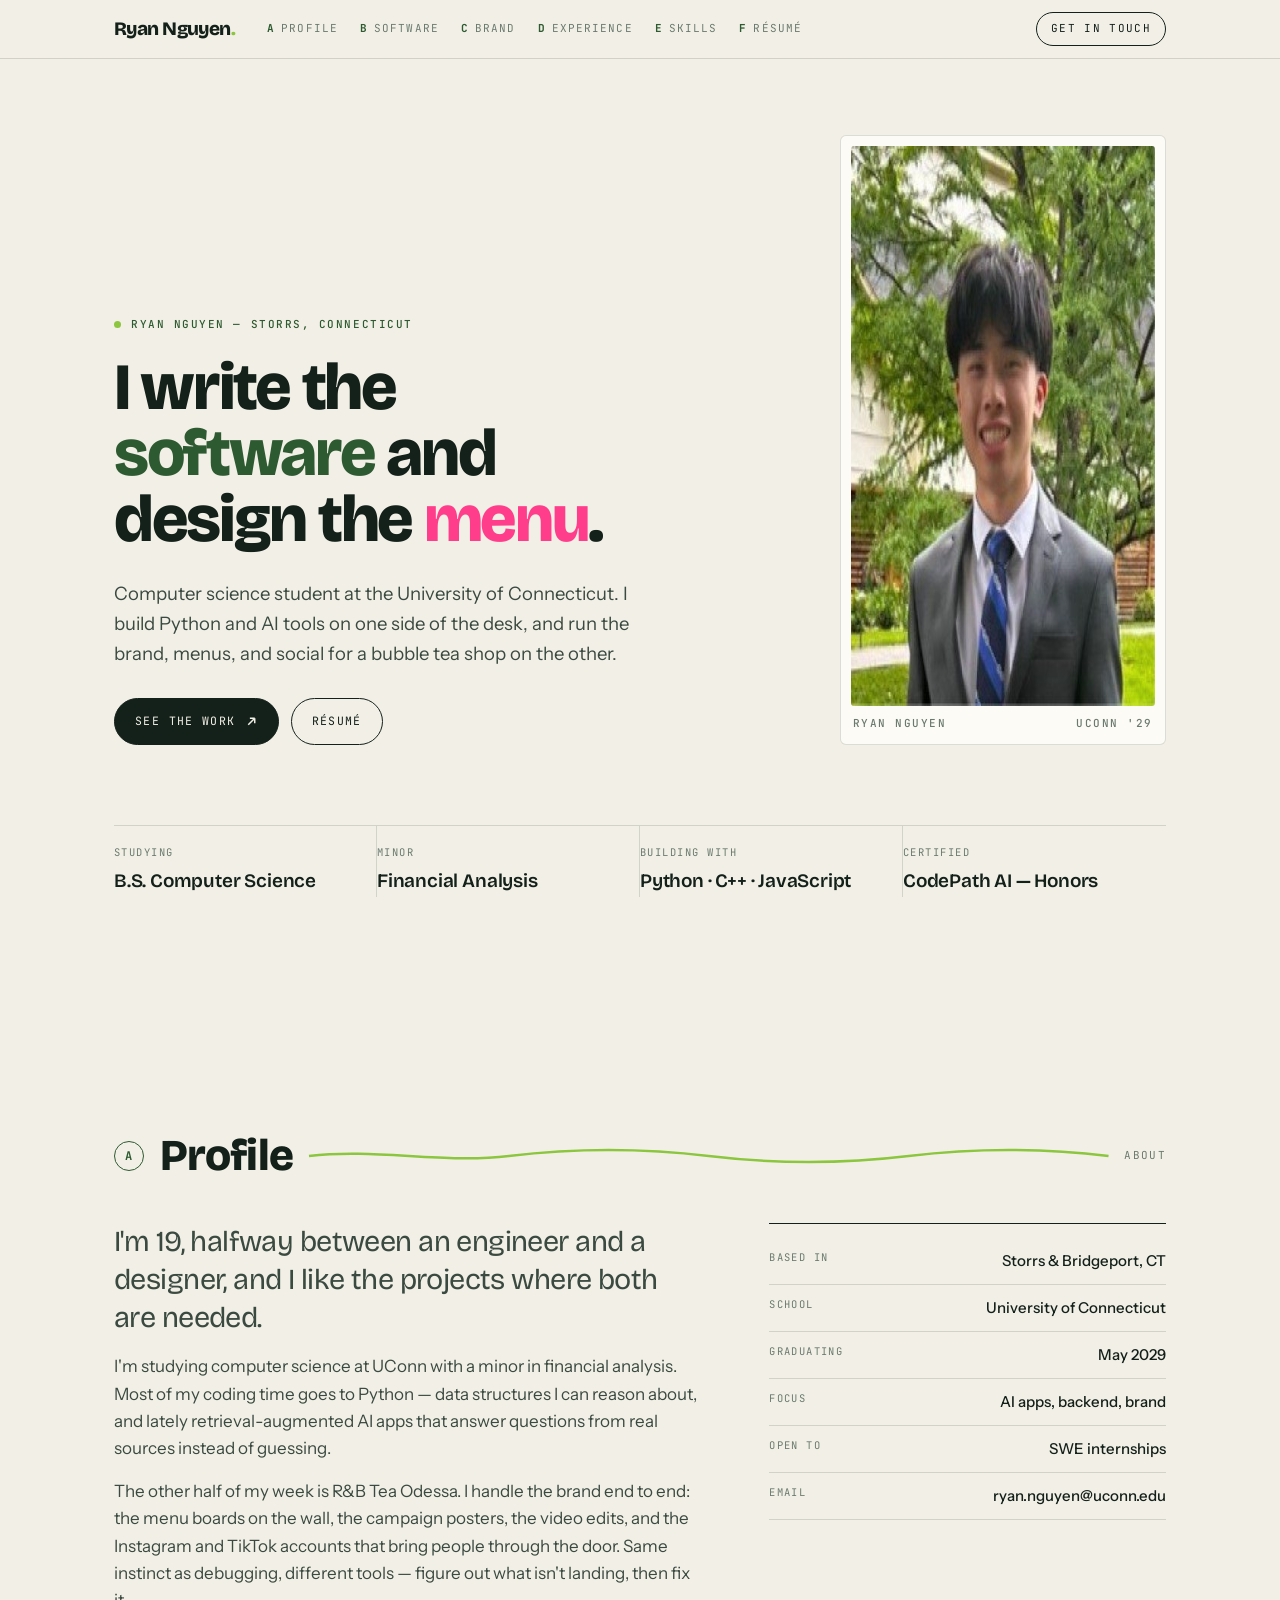
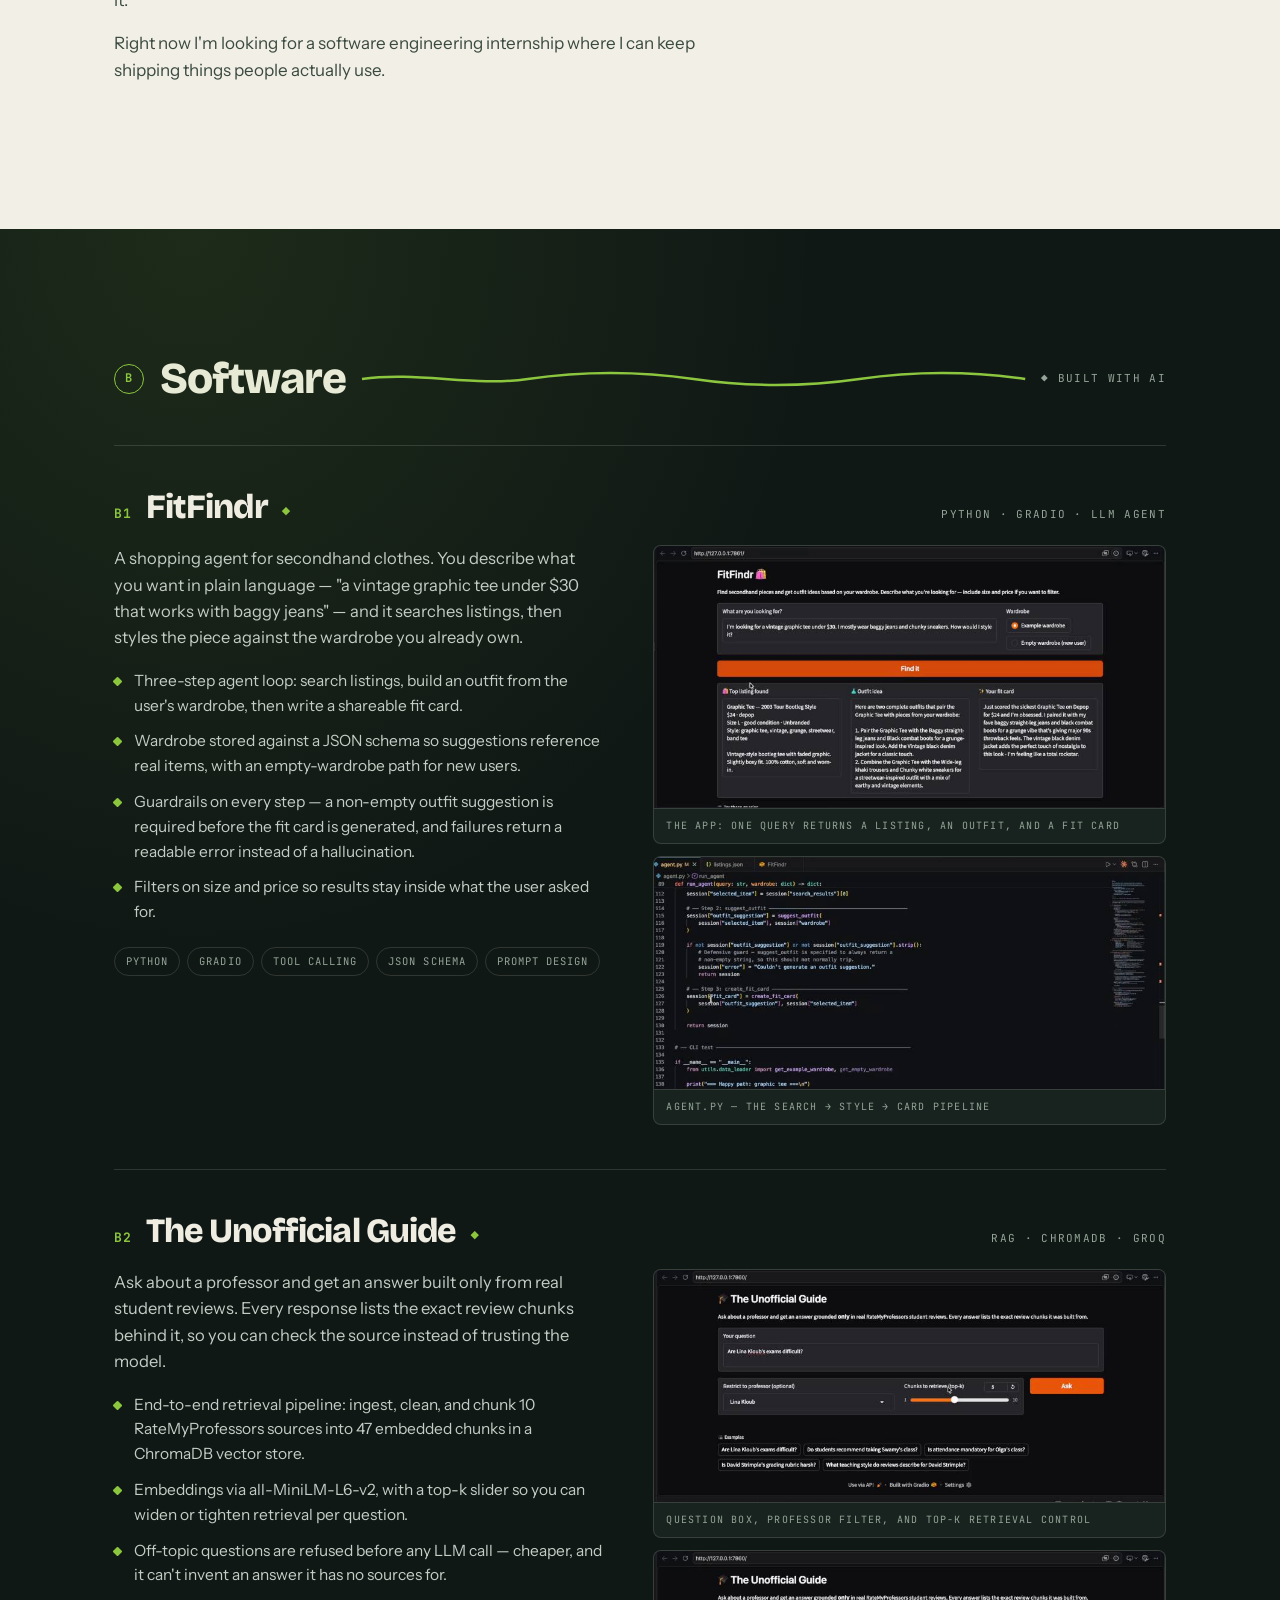
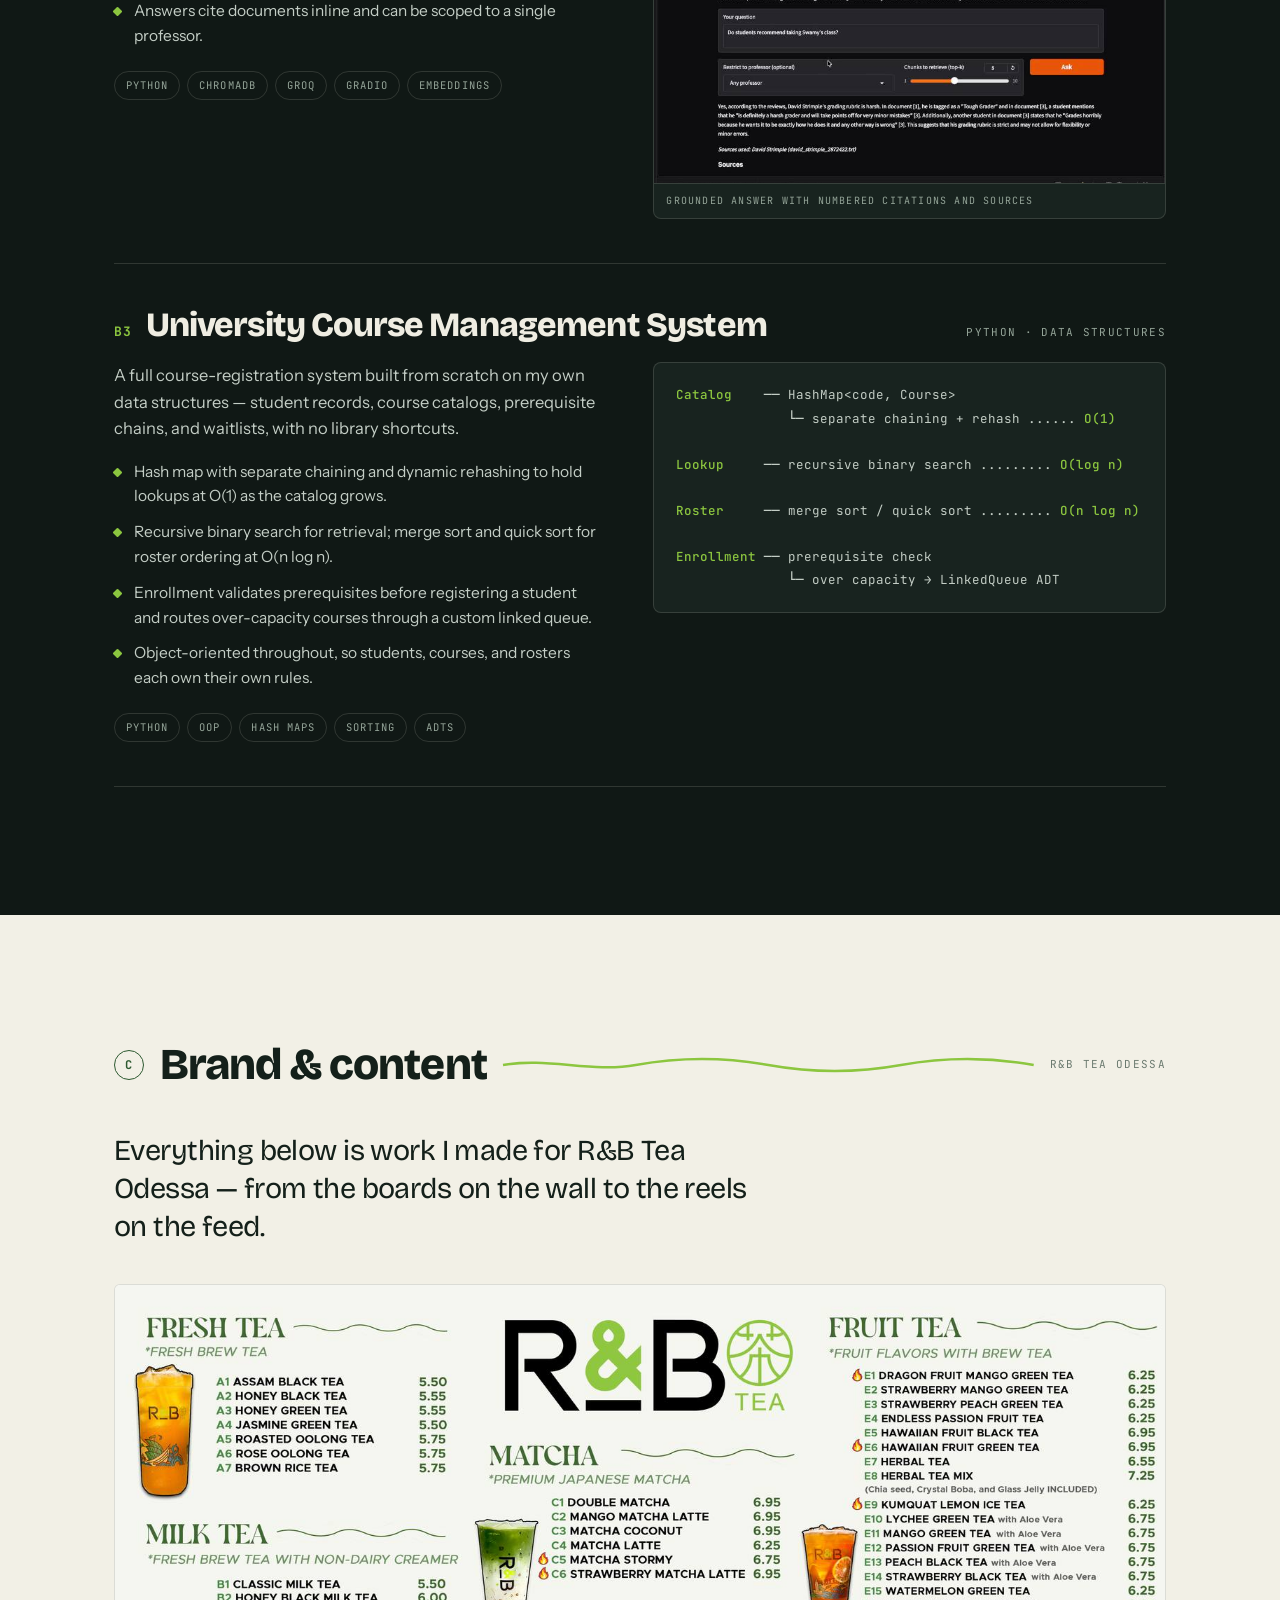
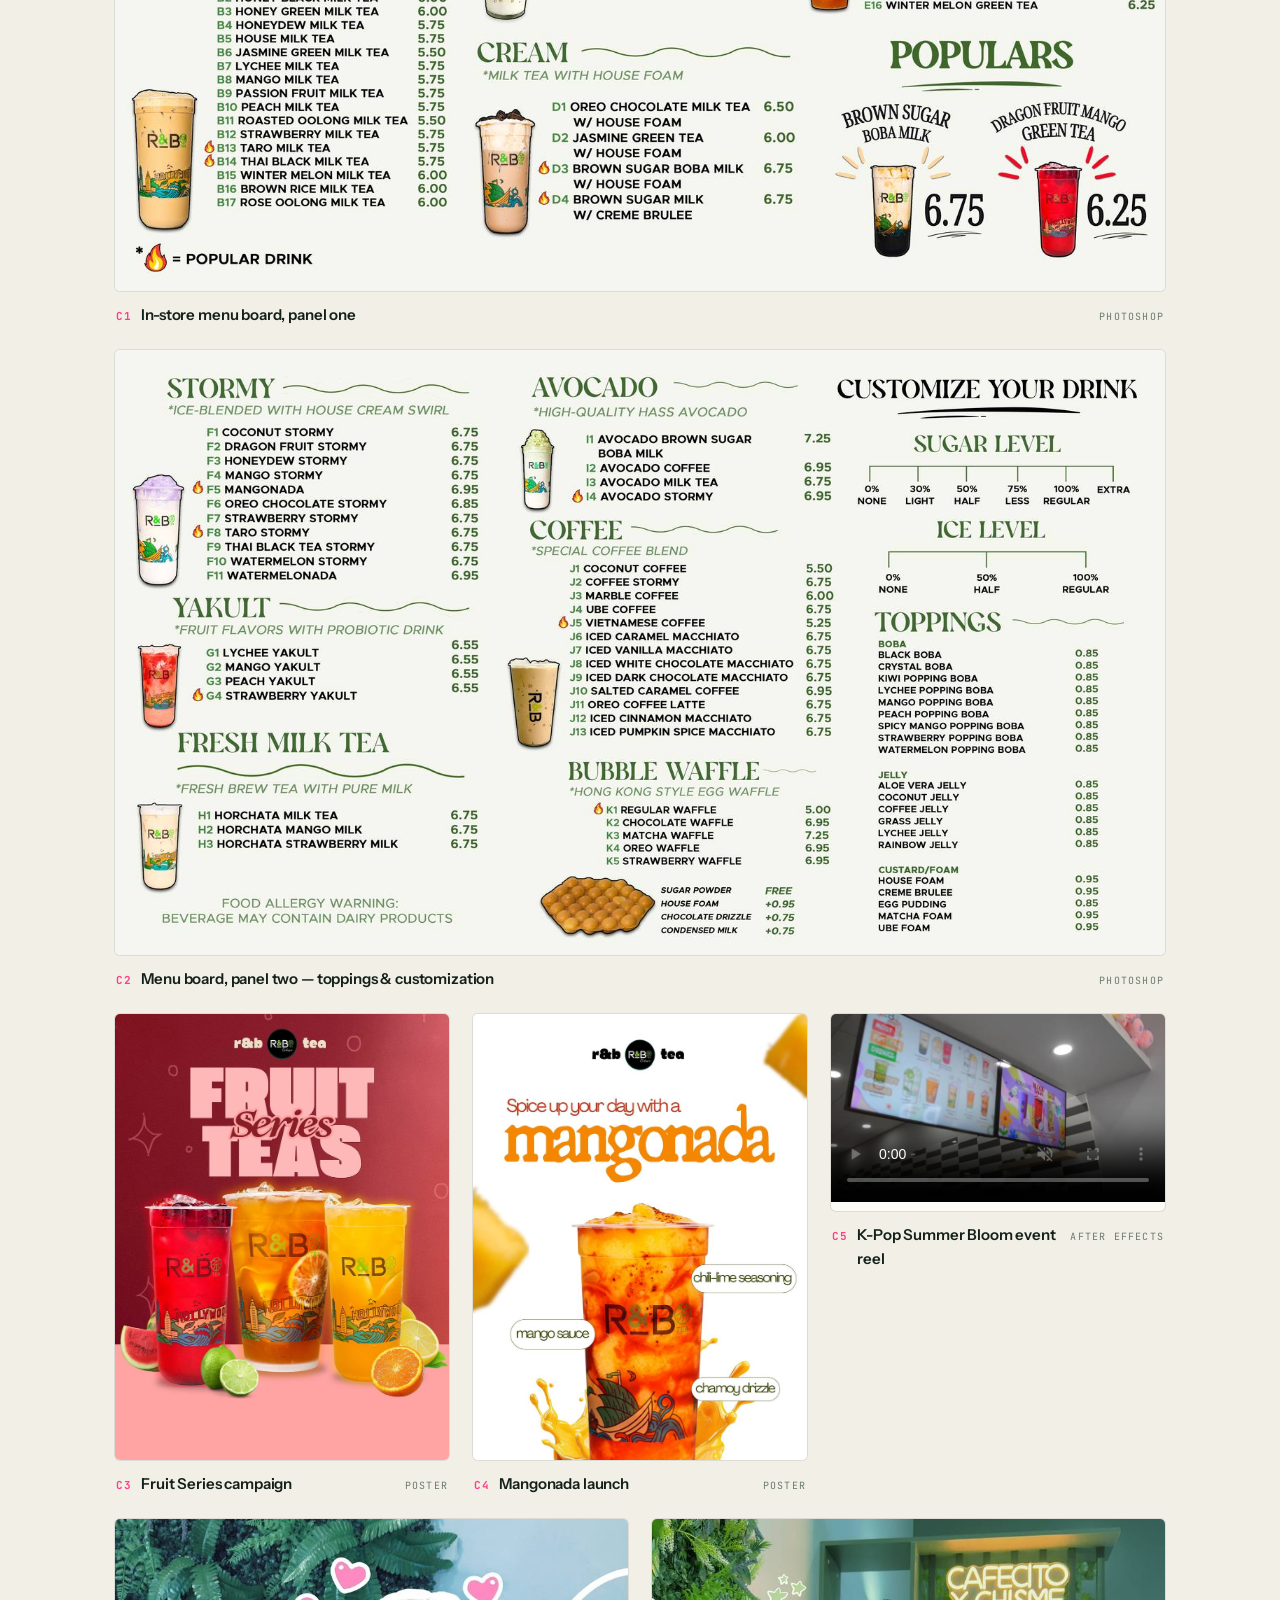
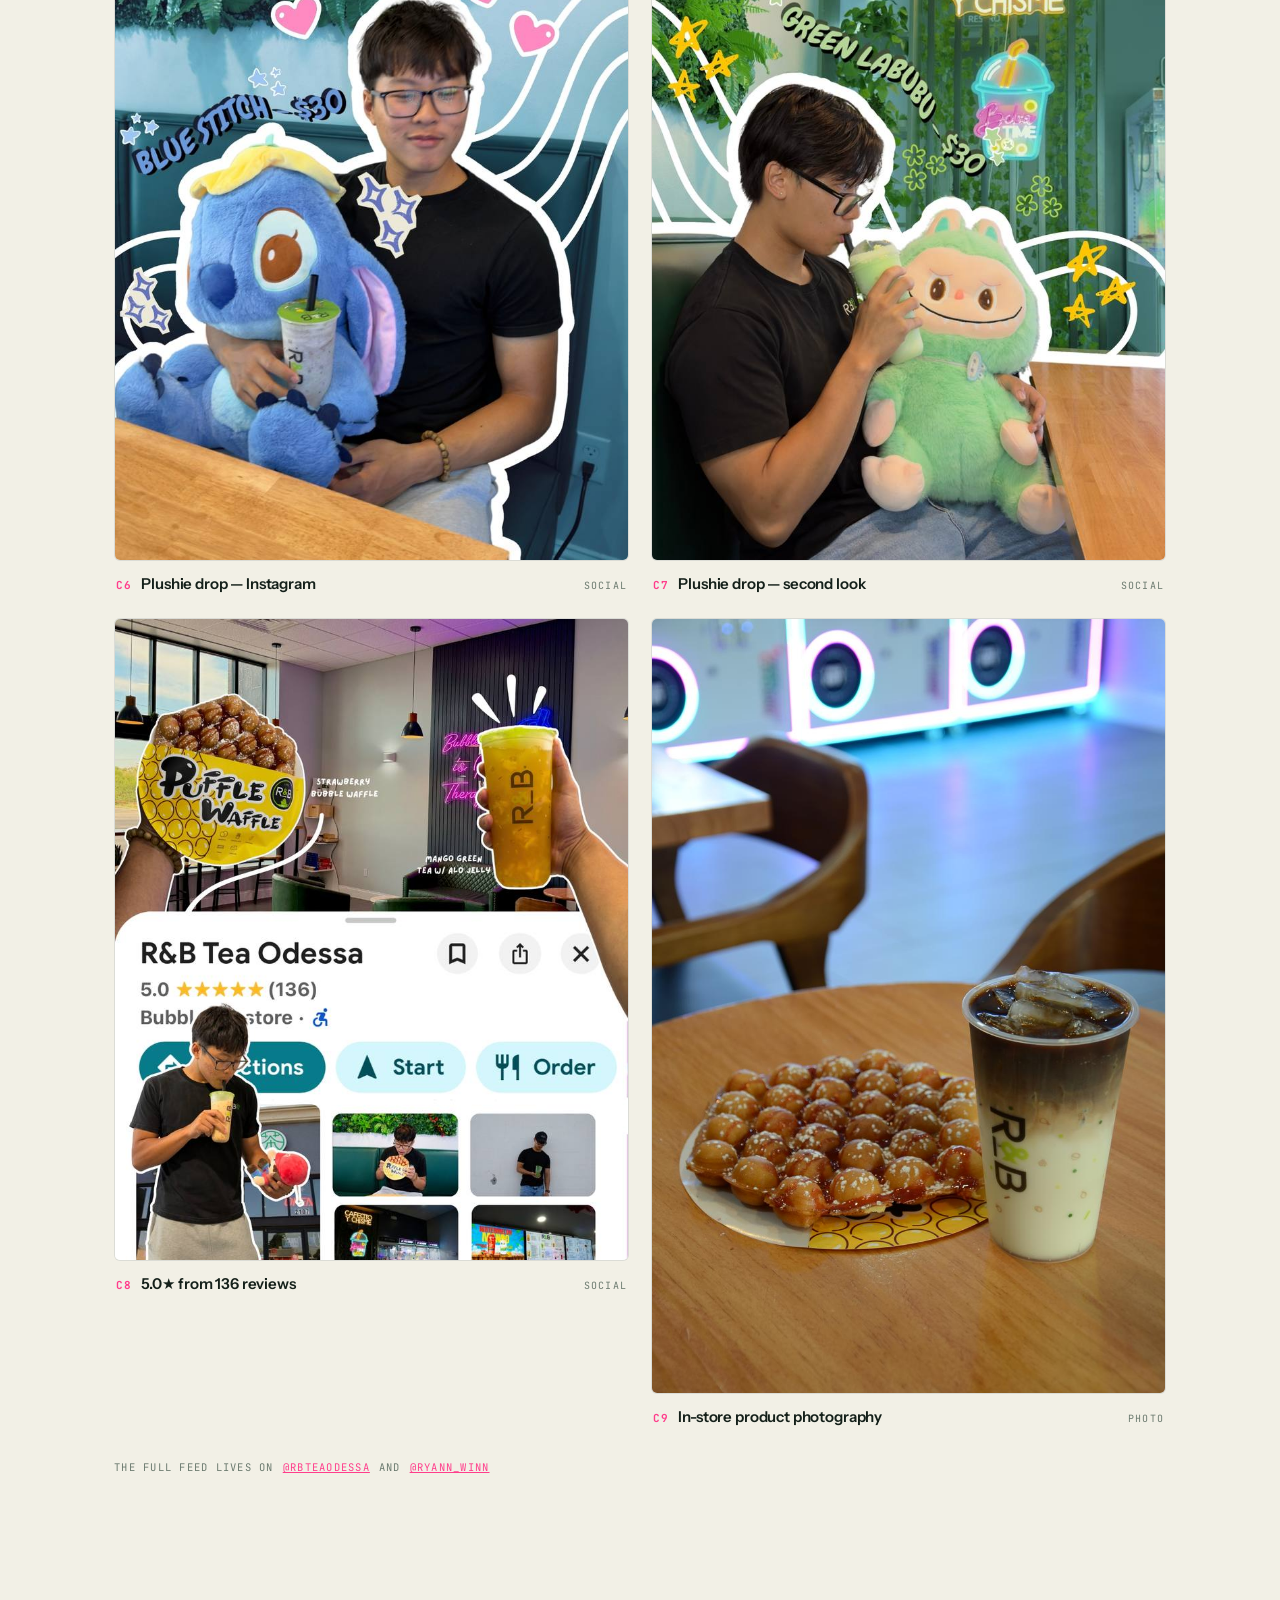
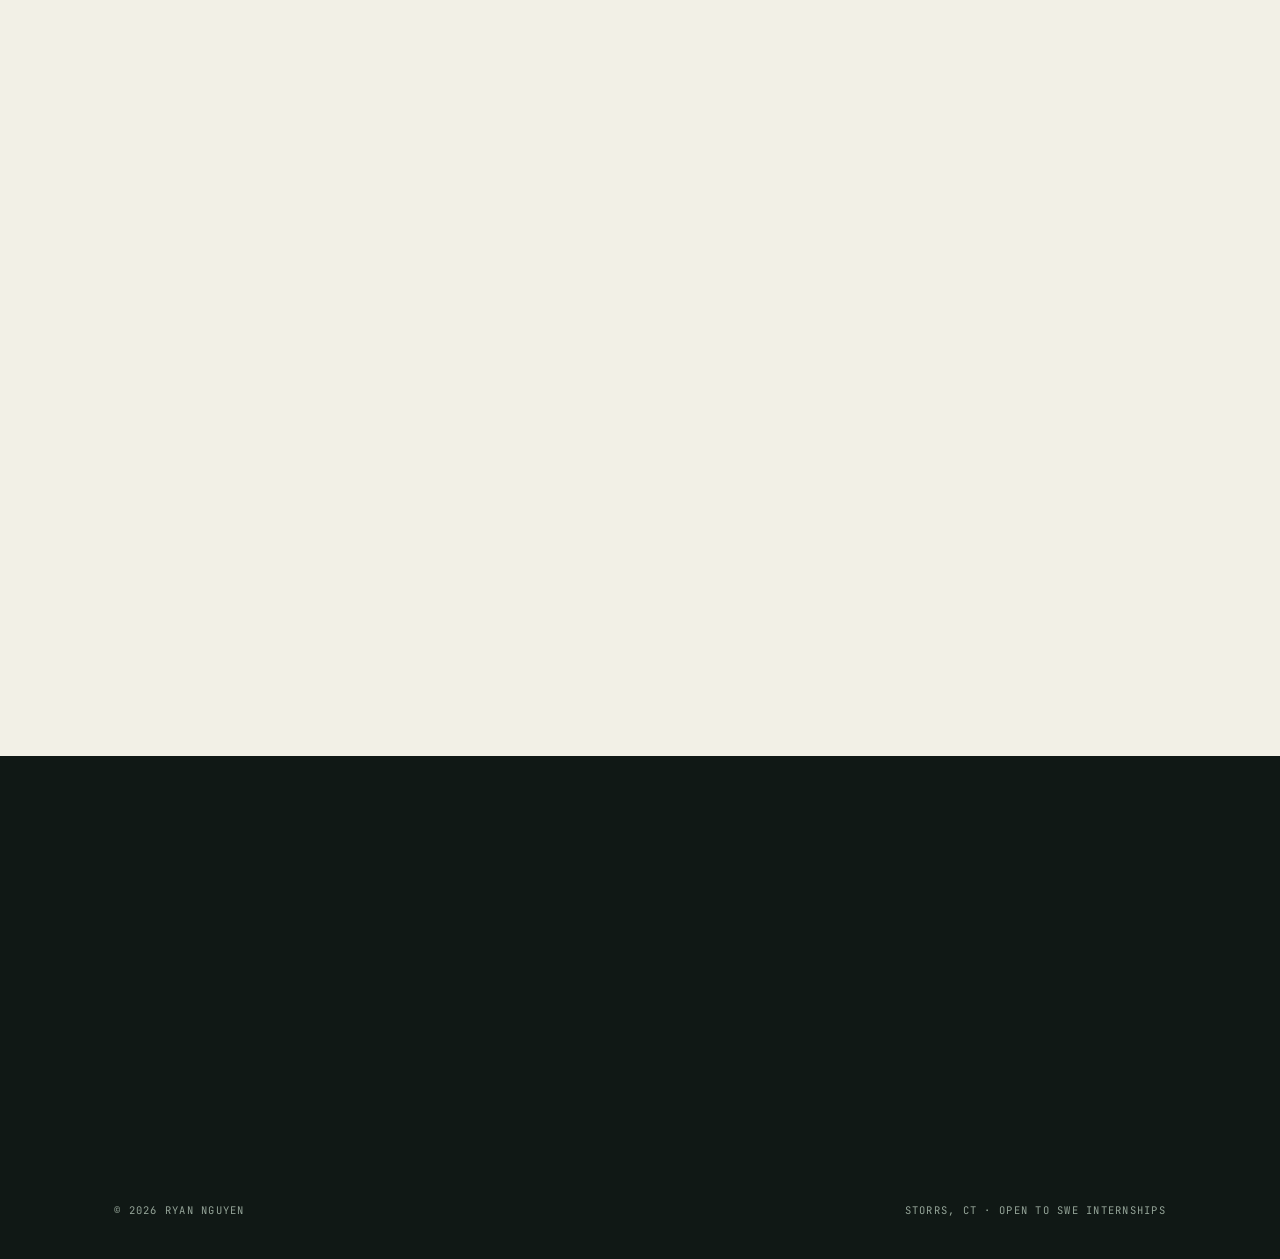
==== index.html @ 195fd272 "Add files via upload" ====
<!DOCTYPE html>
<html lang="en">
<head>
<meta charset="utf-8">
<meta name="viewport" content="width=device-width, initial-scale=1">
<title>Ryan Nguyen — Computer Science & Brand Design</title>
<meta name="description" content="Ryan Nguyen, computer science student at the University of Connecticut. Python and AI projects, plus brand and social media work for R&B Tea Odessa.">
<link rel="preconnect" href="https://fonts.googleapis.com">
<link rel="preconnect" href="https://fonts.gstatic.com" crossorigin>
<link href="https://fonts.googleapis.com/css2?family=Bricolage+Grotesque:opsz,wght@12..96,400;12..96,600;12..96,800&family=Instrument+Sans:wght@400;500;600&family=JetBrains+Mono:wght@400;500;700&display=swap" rel="stylesheet">
<style>
:root{
  --paper:#F2F0E6;
  --paper-2:#FCFBF6;
  --ink:#14201A;
  --forest:#2E5A31;
  --leaf:#8CC63F;
  --hot:#FF3D8B;
  --muted:#6B7A6F;
  --rule:rgba(20,32,26,.14);
  --dark:#101815;
  --dark-2:#18231F;
  --dark-text:#EFEDE2;
  --dark-muted:#94A498;
  --dark-rule:rgba(239,237,226,.14);
  --display:'Bricolage Grotesque','Segoe UI',system-ui,sans-serif;
  --body:'Instrument Sans',system-ui,-apple-system,sans-serif;
  --mono:'JetBrains Mono',ui-monospace,'SF Mono',Menlo,monospace;
  --pad:clamp(20px,5vw,64px);
  --maxw:1180px;
}
*{box-sizing:border-box}
html{scroll-behavior:smooth}
body{
  margin:0;background:var(--paper);color:var(--ink);
  font-family:var(--body);font-size:17px;line-height:1.6;
  -webkit-font-smoothing:antialiased;overflow-x:hidden;
}
img{max-width:100%;display:block}
a{color:inherit}
h1,h2,h3{font-family:var(--display);font-weight:800;margin:0;line-height:1.02;letter-spacing:-.02em}
.wrap{max-width:var(--maxw);margin:0 auto;padding:0 var(--pad)}
.mono{font-family:var(--mono);font-size:11px;letter-spacing:.14em;text-transform:uppercase;font-weight:500}

/* ---------- nav ---------- */
.nav{
  position:fixed;top:0;left:0;right:0;z-index:60;
  background:rgba(242,240,230,.82);backdrop-filter:blur(14px);
  border-bottom:1px solid var(--rule);
  transition:background .4s ease,border-color .4s ease,color .4s ease;
}
.nav.on-dark{background:rgba(16,24,21,.8);border-bottom-color:var(--dark-rule);color:var(--dark-text)}
.nav-in{max-width:var(--maxw);margin:0 auto;padding:0 var(--pad);height:58px;display:flex;align-items:center;gap:22px}
.brand{font-family:var(--display);font-weight:800;font-size:19px;letter-spacing:-.03em;text-decoration:none;flex:none}
.brand i{font-style:normal;color:var(--leaf)}
.nav-links{display:flex;gap:2px;list-style:none;margin:0;padding:0;flex:1;overflow-x:auto;scrollbar-width:none}
.nav-links::-webkit-scrollbar{display:none}
.nav-links a{
  display:flex;align-items:baseline;gap:6px;text-decoration:none;padding:6px 10px;border-radius:99px;
  font-family:var(--mono);font-size:11px;letter-spacing:.1em;text-transform:uppercase;color:var(--muted);
  white-space:nowrap;transition:color .25s,background .25s;
}
.nav.on-dark .nav-links a{color:var(--dark-muted)}
.nav-links a b{font-weight:700;color:var(--forest);transition:color .25s}
.nav.on-dark .nav-links a b{color:var(--leaf)}
.nav-links a:hover{color:var(--ink)}
.nav.on-dark .nav-links a:hover{color:var(--dark-text)}
.nav-links a.active{background:rgba(46,90,49,.1);color:var(--ink)}
.nav.on-dark .nav-links a.active{background:rgba(140,198,63,.14);color:var(--dark-text)}
.nav-cta{
  flex:none;text-decoration:none;font-family:var(--mono);font-size:11px;letter-spacing:.12em;text-transform:uppercase;
  border:1px solid var(--ink);border-radius:99px;padding:7px 14px;transition:.25s;
}
.nav-cta:hover{background:var(--ink);color:var(--paper)}
.nav.on-dark .nav-cta{border-color:var(--dark-text)}
.nav.on-dark .nav-cta:hover{background:var(--dark-text);color:var(--dark)}

/* ---------- section scaffold ---------- */
.sec{padding:clamp(72px,10vw,132px) 0;position:relative}
.sec-head{display:flex;align-items:center;flex-wrap:wrap;gap:10px 16px;margin-bottom:44px}
.sec-code{
  font-family:var(--mono);font-weight:700;font-size:12px;letter-spacing:.1em;
  width:30px;height:30px;flex:none;display:grid;place-items:center;border-radius:50%;
  border:1.5px solid var(--forest);color:var(--forest);
}
.sec-head h2{font-size:clamp(26px,4.4vw,44px);flex:0 1 auto}
.squiggle{flex:1 1 90px;height:20px;min-width:0;overflow:visible}
.squiggle path{fill:none;stroke:var(--leaf);stroke-width:2.5;vector-effect:non-scaling-stroke;
  stroke-dasharray:1000;stroke-dashoffset:1000;transition:stroke-dashoffset 1.4s cubic-bezier(.2,.7,.3,1)}
.in .squiggle path{stroke-dashoffset:0}
.sec-note{font-family:var(--mono);font-size:11px;letter-spacing:.12em;text-transform:uppercase;color:var(--muted);flex:none}

/* ---------- hero ---------- */
.hero{padding:clamp(104px,15vh,152px) 0 clamp(56px,8vw,92px);position:relative;overflow:hidden}
.hero-grid{display:grid;grid-template-columns:1.5fr .74fr;gap:clamp(28px,5vw,64px);align-items:end}
.eyebrow{display:flex;align-items:center;gap:10px;color:var(--forest);margin-bottom:22px}
.eyebrow .dot{width:7px;height:7px;border-radius:50%;background:var(--leaf);flex:none}
h1{font-size:clamp(33px,5.3vw,66px);letter-spacing:-.035em;line-height:1.0}
h1 .ln{display:block;overflow:hidden}
h1 .ln span{display:block;transform:translateY(105%)}
h1 em{font-style:normal;color:var(--forest);position:relative;white-space:nowrap}
h1 em.hot{color:var(--hot)}
.hero-sub{max-width:44ch;margin:26px 0 0;color:#3B4A40;font-size:clamp(16px,1.5vw,18.5px)}
.hero-cta{display:flex;flex-wrap:wrap;gap:12px;margin-top:30px}
.btn{
  display:inline-flex;align-items:center;gap:9px;text-decoration:none;
  font-family:var(--mono);font-size:11.5px;letter-spacing:.12em;text-transform:uppercase;
  padding:13px 20px;border-radius:99px;border:1.5px solid var(--ink);transition:.25s ease;
}
.btn.solid{background:var(--ink);color:var(--paper)}
.btn.solid:hover{background:var(--forest);border-color:var(--forest)}
.btn.ghost:hover{background:var(--ink);color:var(--paper)}
.btn svg{width:13px;height:13px;flex:none}
.portrait{position:relative}
.portrait figure{margin:0;border:1px solid var(--rule);background:var(--paper-2);padding:10px;border-radius:6px}
.portrait img{border-radius:3px;filter:saturate(.96)}
.portrait figcaption{display:flex;justify-content:space-between;gap:10px;padding:9px 2px 1px;color:var(--muted)}
.hero-stats{
  display:grid;grid-template-columns:repeat(4,1fr);gap:0;margin-top:clamp(48px,7vw,80px);
  border-top:1px solid var(--rule);
}
.hero-stats div{padding:18px 20px 0 0;border-right:1px solid var(--rule)}
.hero-stats div:last-child{border-right:0}
.hero-stats dt{font-family:var(--mono);font-size:10.5px;letter-spacing:.14em;text-transform:uppercase;color:var(--muted);margin:0 0 6px}
.hero-stats dd{margin:0;font-family:var(--display);font-weight:600;font-size:clamp(15px,1.7vw,19px);letter-spacing:-.01em}

/* ---------- about ---------- */
.about-grid{display:grid;grid-template-columns:1.25fr .85fr;gap:clamp(28px,6vw,72px)}
.lede{font-family:var(--display);font-weight:400;font-size:clamp(21px,2.6vw,29px);line-height:1.32;letter-spacing:-.02em;margin:0 0 22px}
.about-grid p{margin:0 0 16px;color:#3B4A40}
.facts{border-top:1.5px solid var(--ink);padding-top:14px}
.facts dl{display:grid;grid-template-columns:auto 1fr;gap:0;margin:0}
.facts dt{font-family:var(--mono);font-size:10.5px;letter-spacing:.13em;text-transform:uppercase;color:var(--muted);padding:11px 18px 11px 0;border-bottom:1px solid var(--rule)}
.facts dd{margin:0;padding:11px 0;border-bottom:1px solid var(--rule);text-align:right;font-weight:500;font-size:15px}

/* ---------- dark band (software) ---------- */
.band{background:var(--dark);color:var(--dark-text);position:relative}
.band::before{
  content:"";position:absolute;inset:0;pointer-events:none;
  background:radial-gradient(70% 45% at 15% 0%,rgba(140,198,63,.11),transparent 70%);
}
.band .sec-code{border-color:var(--leaf);color:var(--leaf)}
.band .sec-note{color:var(--dark-muted)}
.proj{border-top:1px solid var(--dark-rule);padding:44px 0;position:relative}
.proj:last-of-type{border-bottom:1px solid var(--dark-rule)}
.proj-head{display:flex;align-items:baseline;gap:14px;flex-wrap:wrap;margin-bottom:8px}
.code{
  font-family:var(--mono);font-weight:700;font-size:13px;letter-spacing:.06em;color:var(--leaf);
  flex:none;transition:transform .3s ease;
}
.proj-head h3{font-size:clamp(24px,3.4vw,34px);letter-spacing:-.025em}
.star{color:var(--leaf);font-size:11px;transform:translateY(-4px)}
.proj-meta{margin-left:auto;font-family:var(--mono);font-size:11px;letter-spacing:.12em;text-transform:uppercase;color:var(--dark-muted)}
.proj-body{display:grid;min-width:0;grid-template-columns:1fr 1.05fr;gap:clamp(24px,4vw,52px);align-items:start;margin-top:20px}
.proj-body p{margin:0 0 18px;color:#C3CDC5;font-size:16.5px}
.bul{list-style:none;margin:0;padding:0;display:grid;gap:11px}
.bul li{position:relative;padding-left:20px;font-size:15.5px;color:#C3CDC5}
.bul li::before{content:"";position:absolute;left:0;top:9px;width:7px;height:7px;background:var(--leaf);border-radius:1px;transform:rotate(45deg)}
.tags{display:flex;flex-wrap:wrap;gap:7px;margin-top:22px}
.tag{font-family:var(--mono);font-size:10.5px;letter-spacing:.1em;text-transform:uppercase;
  border:1px solid var(--dark-rule);border-radius:99px;padding:5px 11px;color:var(--dark-muted)}
.shots{display:grid;gap:12px}
.shot{margin:0;border:1px solid var(--dark-rule);border-radius:8px;overflow:hidden;background:var(--dark-2);cursor:zoom-in}
.shot img{transition:transform .6s cubic-bezier(.2,.7,.3,1)}
.shot:hover img{transform:scale(1.025)}
.shot figcaption{font-family:var(--mono);font-size:10px;letter-spacing:.12em;text-transform:uppercase;color:var(--dark-muted);padding:9px 12px;border-top:1px solid var(--dark-rule)}
.diagram{
  max-width:100%;font-family:var(--mono);font-size:12.5px;line-height:1.85;color:#C3CDC5;white-space:pre;overflow-x:auto;
  background:var(--dark-2);border:1px solid var(--dark-rule);border-radius:8px;padding:20px 22px;margin:0;
}
.diagram b{color:var(--leaf);font-weight:500}

/* ---------- brand / content ---------- */
.gal{display:grid;grid-template-columns:repeat(6,1fr);gap:clamp(14px,2vw,22px)}
.item{grid-column:span 2;margin:0}
.item.wide{grid-column:span 6}
.item.half{grid-column:span 3}
.item .frame{
  border:1px solid var(--rule);background:var(--paper-2);border-radius:6px;overflow:hidden;position:relative;cursor:zoom-in;
}
.item .frame img,.item .frame video{width:100%;transition:transform .7s cubic-bezier(.2,.7,.3,1)}
.item .frame:hover img{transform:scale(1.03)}
.item .frame::after{
  content:"";position:absolute;inset:0;box-shadow:inset 0 0 0 0 var(--hot);transition:box-shadow .3s
}
.item .frame:hover::after{box-shadow:inset 0 0 0 2px var(--hot)}
.item.video .frame{cursor:default}
.cap{display:flex;align-items:baseline;gap:10px;padding:11px 2px 0}
.cap .c{font-family:var(--mono);font-weight:700;font-size:11px;color:var(--hot);flex:none;letter-spacing:.06em}
.cap .t{font-weight:600;font-size:15px;letter-spacing:-.01em}
.cap .m{margin-left:auto;font-family:var(--mono);font-size:10px;letter-spacing:.12em;text-transform:uppercase;color:var(--muted);text-align:right;flex:none}
.legend{display:flex;align-items:center;gap:9px;margin-top:30px;color:var(--muted);font-family:var(--mono);font-size:10.5px;letter-spacing:.12em;text-transform:uppercase}
.legend b{color:var(--forest)}

/* ---------- experience ---------- */
.job{display:grid;grid-template-columns:auto 1fr auto;gap:20px;align-items:baseline;
  border-top:1px solid var(--rule);padding:30px 0}
.job:last-child{border-bottom:1px solid var(--rule)}
.job .code{color:var(--forest)}
.job h3{font-size:clamp(20px,2.6vw,26px);letter-spacing:-.02em}
.job .org{font-family:var(--mono);font-size:11px;letter-spacing:.12em;text-transform:uppercase;color:var(--forest);margin-top:7px}
.job .when{font-family:var(--mono);font-size:11px;letter-spacing:.1em;text-transform:uppercase;color:var(--muted);text-align:right;white-space:nowrap}
.job ul{list-style:none;margin:14px 0 0;padding:0;display:grid;gap:9px;max-width:62ch}
.job li{position:relative;padding-left:18px;font-size:15.5px;color:#3B4A40}
.job li::before{content:"";position:absolute;left:0;top:9px;width:6px;height:6px;border-radius:50%;background:var(--leaf)}

/* ---------- skills ---------- */
.skill-grid{display:grid;grid-template-columns:1.1fr .9fr;gap:clamp(28px,5vw,56px);align-items:start}
.srow{border-top:1px solid var(--rule);padding:20px 0}
.srow:last-child{border-bottom:1px solid var(--rule)}
.srow h4{margin:0 0 12px;font-family:var(--mono);font-size:10.5px;letter-spacing:.14em;text-transform:uppercase;color:var(--muted);font-weight:500}
.chips{display:flex;flex-wrap:wrap;gap:8px}
.chip{font-family:var(--mono);font-size:11.5px;letter-spacing:.04em;border:1px solid var(--rule);
  background:var(--paper-2);border-radius:99px;padding:7px 13px;transition:.25s}
.chip:hover{border-color:var(--forest);color:var(--forest);transform:translateY(-2px)}
.cert{margin:0}
.cert .frame{border:1px solid var(--rule);border-radius:6px;overflow:hidden;background:var(--paper-2);cursor:zoom-in}

/* ---------- resume ---------- */
.res-grid{display:grid;grid-template-columns:.62fr 1fr;gap:clamp(28px,5vw,60px);align-items:center}
.res-doc{position:relative}
.res-doc .frame{border:1px solid var(--rule);border-radius:4px;overflow:hidden;background:#fff;
  box-shadow:0 22px 50px -30px rgba(20,32,26,.5);cursor:zoom-in;transition:transform .5s cubic-bezier(.2,.7,.3,1)}
.res-doc .frame:hover{transform:translateY(-6px) rotate(-.5deg)}
.res-points{list-style:none;margin:22px 0 28px;padding:0;display:grid;gap:0}
.res-points li{display:flex;gap:14px;align-items:baseline;border-bottom:1px solid var(--rule);padding:13px 0;font-size:15.5px}
.res-points li span{font-family:var(--mono);font-size:10.5px;letter-spacing:.12em;text-transform:uppercase;color:var(--muted);flex:none;width:74px}

/* ---------- footer ---------- */
.foot{background:var(--dark);color:var(--dark-text);padding:clamp(64px,9vw,110px) 0 40px}
.foot h2{font-size:clamp(34px,6.6vw,74px);letter-spacing:-.035em;max-width:14ch}
.foot h2 em{font-style:normal;color:var(--leaf)}
.foot-links{display:grid;grid-template-columns:repeat(auto-fit,minmax(170px,1fr));gap:2px;margin-top:52px;
  border-top:1px solid var(--dark-rule)}
.foot-links a{
  display:flex;flex-direction:column;gap:5px;text-decoration:none;padding:20px 20px 20px 0;
  border-bottom:1px solid var(--dark-rule);transition:.3s;position:relative
}
.foot-links a small{font-family:var(--mono);font-size:10px;letter-spacing:.14em;text-transform:uppercase;color:var(--dark-muted)}
.foot-links a b{font-family:var(--display);font-weight:600;font-size:18px;letter-spacing:-.01em;transition:.3s}
.foot-links a:hover b{color:var(--leaf);transform:translateX(5px)}
.foot-bot{display:flex;justify-content:space-between;gap:16px;flex-wrap:wrap;margin-top:42px;color:var(--dark-muted);
  font-family:var(--mono);font-size:10.5px;letter-spacing:.12em;text-transform:uppercase}

/* ---------- lightbox ---------- */
.lb{position:fixed;inset:0;z-index:100;background:rgba(12,18,15,.94);display:none;place-items:center;padding:24px;cursor:zoom-out}
.lb.open{display:grid}
.lb img{max-width:min(1300px,96vw);max-height:92vh;width:auto;border-radius:4px;
  animation:pop .45s cubic-bezier(.2,.8,.3,1)}
.lb-close{position:absolute;top:18px;right:22px;color:#EFEDE2;font-family:var(--mono);font-size:11px;letter-spacing:.14em;
  border:1px solid rgba(239,237,226,.35);border-radius:99px;padding:8px 14px;background:none;cursor:pointer}
@keyframes pop{from{opacity:0;transform:scale(.97)}to{opacity:1;transform:none}}

/* ---------- reveal ---------- */
.rv{opacity:0;transform:translateY(20px);transition:opacity .8s cubic-bezier(.2,.7,.3,1),transform .8s cubic-bezier(.2,.7,.3,1)}
.rv.in{opacity:1;transform:none}
:focus-visible{outline:2.5px solid var(--hot);outline-offset:3px;border-radius:2px}

/* ---------- load sequence ---------- */
.pl h1 .ln span{transform:translateY(105%);transition:transform 1s cubic-bezier(.2,.8,.25,1)}
.pl.go h1 .ln span{transform:none}
.pl .eyebrow,.pl .hero-sub,.pl .hero-cta,.pl .hero-stats,.pl .portrait{opacity:0;transform:translateY(16px);
  transition:opacity .9s ease,transform .9s cubic-bezier(.2,.7,.3,1)}
.pl.go .eyebrow,.pl.go .hero-sub,.pl.go .hero-cta,.pl.go .hero-stats,.pl.go .portrait{opacity:1;transform:none}
.pl.go .eyebrow{transition-delay:.05s}
.pl.go h1 .ln:nth-child(1) span{transition-delay:.16s}
.pl.go h1 .ln:nth-child(2) span{transition-delay:.26s}
.pl.go h1 .ln:nth-child(3) span{transition-delay:.36s}
.pl.go .hero-sub{transition-delay:.5s}
.pl.go .hero-cta{transition-delay:.6s}
.pl.go .portrait{transition-delay:.42s}
.pl.go .hero-stats{transition-delay:.72s}

@media (max-width:900px){
  .hero-grid{grid-template-columns:1fr}
  .portrait{max-width:320px;order:-1}
  .hero-stats{grid-template-columns:1fr 1fr}
  .hero-stats div{border-bottom:1px solid var(--rule);padding-bottom:16px}
  .hero-stats div:nth-child(2n){border-right:0}
  .about-grid,.proj-body,.skill-grid,.res-grid{grid-template-columns:1fr}
  .item,.item.half{grid-column:span 3}
  .job{grid-template-columns:auto 1fr;row-gap:6px}
  .job .when{grid-column:2;text-align:left;order:3}
  .res-doc{max-width:330px}
}
@media (max-width:560px){
  body{font-size:16px}
  .item,.item.half,.item.wide{grid-column:span 6}
  .nav-cta{display:none}
  .sec-note{display:none}
}
@media (prefers-reduced-motion:reduce){
  html{scroll-behavior:auto}
  *,*::before,*::after{transition-duration:.01ms!important;animation-duration:.01ms!important}
  .rv{opacity:1;transform:none}
  .pl h1 .ln span{transform:none}
  .pl .eyebrow,.pl .hero-sub,.pl .hero-cta,.pl .hero-stats,.pl .portrait{opacity:1;transform:none}
  .squiggle path{stroke-dashoffset:0}
}
</style>
</head>
<body>

<nav class="nav" id="nav">
  <div class="nav-in">
    <a href="#top" class="brand">Ryan Nguyen<i>.</i></a>
    <ul class="nav-links" id="navlinks">
      <li><a href="#profile"><b>A</b> Profile</a></li>
      <li><a href="#software"><b>B</b> Software</a></li>
      <li><a href="#brand"><b>C</b> Brand</a></li>
      <li><a href="#experience"><b>D</b> Experience</a></li>
      <li><a href="#skills"><b>E</b> Skills</a></li>
      <li><a href="#resume"><b>F</b> Résumé</a></li>
    </ul>
    <a class="nav-cta" href="mailto:ryan.nguyen@uconn.edu">Get in touch</a>
  </div>
</nav>

<!-- ================= HERO ================= -->
<header class="hero pl" id="top">
  <div class="wrap">
    <div class="hero-grid">
      <div>
        <p class="eyebrow mono"><span class="dot"></span> Ryan Nguyen — Storrs, Connecticut</p>
        <h1>
          <span class="ln"><span>I write the</span></span>
          <span class="ln"><span><em>software</em> and</span></span>
          <span class="ln"><span>design the <em class="hot">menu</em>.</span></span>
        </h1>
        <p class="hero-sub">Computer science student at the University of Connecticut. I build Python and AI tools on one side of the desk, and run the brand, menus, and social for a bubble tea shop on the other.</p>
        <div class="hero-cta">
          <a class="btn solid" href="#software">See the work
            <svg viewBox="0 0 16 16" fill="none" stroke="currentColor" stroke-width="1.8"><path d="M4 12L12 4M12 4H6M12 4v6"/></svg></a>
          <a class="btn ghost" href="#resume">Résumé</a>
        </div>
      </div>
      <div class="portrait">
        <figure>
          <img src="[data-uri]" alt="Portrait of Ryan Nguyen" width="560" height="560">
          <figcaption class="mono"><span>Ryan Nguyen</span><span>UConn '29</span></figcaption>
        </figure>
      </div>
    </div>
    <dl class="hero-stats">
      <div><dt>Studying</dt><dd>B.S. Computer Science</dd></div>
      <div><dt>Minor</dt><dd>Financial Analysis</dd></div>
      <div><dt>Building with</dt><dd>Python · C++ · JavaScript</dd></div>
      <div><dt>Certified</dt><dd>CodePath AI — Honors</dd></div>
    </dl>
  </div>
</header>

<!-- ================= A · PROFILE ================= -->
<section class="sec" id="profile">
  <div class="wrap">
    <div class="sec-head rv">
      <span class="sec-code">A</span>
      <h2>Profile</h2>
      <svg class="squiggle" viewBox="0 0 300 20" preserveAspectRatio="none"><path d="M0,10 C25,2 50,18 75,10 S125,2 150,10 S200,18 225,10 S275,2 300,10"/></svg>
      <span class="sec-note">About</span>
    </div>
    <div class="about-grid">
      <div class="rv">
        <p class="lede">I'm 19, halfway between an engineer and a designer, and I like the projects where both are needed.</p>
        <p>I'm studying computer science at UConn with a minor in financial analysis. Most of my coding time goes to Python — data structures I can reason about, and lately retrieval-augmented AI apps that answer questions from real sources instead of guessing.</p>
        <p>The other half of my week is R&B Tea Odessa. I handle the brand end to end: the menu boards on the wall, the campaign posters, the video edits, and the Instagram and TikTok accounts that bring people through the door. Same instinct as debugging, different tools — figure out what isn't landing, then fix it.</p>
        <p>Right now I'm looking for a software engineering internship where I can keep shipping things people actually use.</p>
      </div>
      <div class="facts rv">
        <dl>
          <dt>Based in</dt><dd>Storrs &amp; Bridgeport, CT</dd>
          <dt>School</dt><dd>University of Connecticut</dd>
          <dt>Graduating</dt><dd>May 2029</dd>
          <dt>Focus</dt><dd>AI apps, backend, brand</dd>
          <dt>Open to</dt><dd>SWE internships</dd>
          <dt>Email</dt><dd>ryan.nguyen@uconn.edu</dd>
        </dl>
      </div>
    </div>
  </div>
</section>

<!-- ================= B · SOFTWARE ================= -->
<section class="sec band" id="software">
  <div class="wrap">
    <div class="sec-head rv">
      <span class="sec-code">B</span>
      <h2>Software</h2>
      <svg class="squiggle" viewBox="0 0 300 20" preserveAspectRatio="none"><path d="M0,10 C25,2 50,18 75,10 S125,2 150,10 S200,18 225,10 S275,2 300,10"/></svg>
      <span class="sec-note">◆ Built with AI</span>
    </div>

    <article class="proj rv">
      <div class="proj-head">
        <span class="code">B1</span>
        <h3>FitFindr</h3>
        <span class="star">◆</span>
        <span class="proj-meta">Python · Gradio · LLM agent</span>
      </div>
      <div class="proj-body">
        <div>
          <p>A shopping agent for secondhand clothes. You describe what you want in plain language — "a vintage graphic tee under $30 that works with baggy jeans" — and it searches listings, then styles the piece against the wardrobe you already own.</p>
          <ul class="bul">
            <li>Three-step agent loop: search listings, build an outfit from the user's wardrobe, then write a shareable fit card.</li>
            <li>Wardrobe stored against a JSON schema so suggestions reference real items, with an empty-wardrobe path for new users.</li>
            <li>Guardrails on every step — a non-empty outfit suggestion is required before the fit card is generated, and failures return a readable error instead of a hallucination.</li>
            <li>Filters on size and price so results stay inside what the user asked for.</li>
          </ul>
          <div class="tags"><span class="tag">Python</span><span class="tag">Gradio</span><span class="tag">Tool calling</span><span class="tag">JSON schema</span><span class="tag">Prompt design</span></div>
        </div>
        <div class="shots">
          <figure class="shot" data-zoom><img src="[data-uri]" alt="FitFindr app showing a matched listing, an outfit idea and a fit card" loading="lazy"><figcaption>The app: one query returns a listing, an outfit, and a fit card</figcaption></figure>
          <figure class="shot" data-zoom><img src="[data-uri]" alt="agent.py source code showing the three-step agent pipeline" loading="lazy"><figcaption>agent.py — the search → style → card pipeline</figcaption></figure>
        </div>
      </div>
    </article>

    <article class="proj rv">
      <div class="proj-head">
        <span class="code">B2</span>
        <h3>The Unofficial Guide</h3>
        <span class="star">◆</span>
        <span class="proj-meta">RAG · ChromaDB · Groq</span>
      </div>
      <div class="proj-body">
        <div>
          <p>Ask about a professor and get an answer built only from real student reviews. Every response lists the exact review chunks behind it, so you can check the source instead of trusting the model.</p>
          <ul class="bul">
            <li>End-to-end retrieval pipeline: ingest, clean, and chunk 10 RateMyProfessors sources into 47 embedded chunks in a ChromaDB vector store.</li>
            <li>Embeddings via all-MiniLM-L6-v2, with a top-k slider so you can widen or tighten retrieval per question.</li>
            <li>Off-topic questions are refused before any LLM call — cheaper, and it can't invent an answer it has no sources for.</li>
            <li>Answers cite documents inline and can be scoped to a single professor.</li>
          </ul>
          <div class="tags"><span class="tag">Python</span><span class="tag">ChromaDB</span><span class="tag">Groq</span><span class="tag">Gradio</span><span class="tag">Embeddings</span></div>
        </div>
        <div class="shots">
          <figure class="shot" data-zoom><img src="[data-uri]" alt="The Unofficial Guide interface with a question box and retrieval controls" loading="lazy"><figcaption>Question box, professor filter, and top-k retrieval control</figcaption></figure>
          <figure class="shot" data-zoom><img src="[data-uri]" alt="A grounded answer citing numbered source documents" loading="lazy"><figcaption>Grounded answer with numbered citations and sources</figcaption></figure>
        </div>
      </div>
    </article>

    <article class="proj rv">
      <div class="proj-head">
        <span class="code">B3</span>
        <h3>University Course Management System</h3>
        <span class="proj-meta">Python · Data structures</span>
      </div>
      <div class="proj-body">
        <div>
          <p>A full course-registration system built from scratch on my own data structures — student records, course catalogs, prerequisite chains, and waitlists, with no library shortcuts.</p>
          <ul class="bul">
            <li>Hash map with separate chaining and dynamic rehashing to hold lookups at O(1) as the catalog grows.</li>
            <li>Recursive binary search for retrieval; merge sort and quick sort for roster ordering at O(n log n).</li>
            <li>Enrollment validates prerequisites before registering a student and routes over-capacity courses through a custom linked queue.</li>
            <li>Object-oriented throughout, so students, courses, and rosters each own their own rules.</li>
          </ul>
          <div class="tags"><span class="tag">Python</span><span class="tag">OOP</span><span class="tag">Hash maps</span><span class="tag">Sorting</span><span class="tag">ADTs</span></div>
        </div>
        <pre class="diagram"><b>Catalog</b>    ── HashMap&lt;code, Course&gt;
              └─ separate chaining + rehash ...... <b>O(1)</b>

<b>Lookup</b>     ── recursive binary search ......... <b>O(log n)</b>

<b>Roster</b>     ── merge sort / quick sort ......... <b>O(n log n)</b>

<b>Enrollment</b> ── prerequisite check
              └─ over capacity → LinkedQueue ADT</pre>
      </div>
    </article>
  </div>
</section>

<!-- ================= C · BRAND ================= -->
<section class="sec" id="brand">
  <div class="wrap">
    <div class="sec-head rv">
      <span class="sec-code">C</span>
      <h2>Brand &amp; content</h2>
      <svg class="squiggle" viewBox="0 0 300 20" preserveAspectRatio="none"><path d="M0,10 C25,2 50,18 75,10 S125,2 150,10 S200,18 225,10 S275,2 300,10"/></svg>
      <span class="sec-note">R&amp;B Tea Odessa</span>
    </div>
    <p class="lede rv" style="max-width:34ch;margin-bottom:38px">Everything below is work I made for R&amp;B Tea Odessa — from the boards on the wall to the reels on the feed.</p>

    <div class="gal">
      <figure class="item wide rv" data-zoom>
        <div class="frame"><img src="[data-uri]" alt="R&B Tea menu board one: fresh tea, milk tea, matcha, cream and fruit tea" loading="lazy"></div>
        <figcaption class="cap"><span class="c">C1</span><span class="t">In-store menu board, panel one</span><span class="m">Photoshop</span></figcaption>
      </figure>

      <figure class="item wide rv" data-zoom>
        <div class="frame"><img src="[data-uri]" alt="R&B Tea menu board two: stormy, yakult, avocado, coffee, bubble waffle and customization" loading="lazy"></div>
        <figcaption class="cap"><span class="c">C2</span><span class="t">Menu board, panel two — toppings &amp; customization</span><span class="m">Photoshop</span></figcaption>
      </figure>

      <figure class="item rv" data-zoom>
        <div class="frame"><img src="[data-uri]" alt="Fruit Series Teas campaign poster" loading="lazy"></div>
        <figcaption class="cap"><span class="c">C3</span><span class="t">Fruit Series campaign</span><span class="m">Poster</span></figcaption>
      </figure>

      <figure class="item rv" data-zoom>
        <div class="frame"><img src="[data-uri]" alt="Mangonada poster with chamoy drizzle and chili-lime seasoning callouts" loading="lazy"></div>
        <figcaption class="cap"><span class="c">C4</span><span class="t">Mangonada launch</span><span class="m">Poster</span></figcaption>
      </figure>

      <figure class="item video rv">
        <div class="frame"><video src="[data-uri]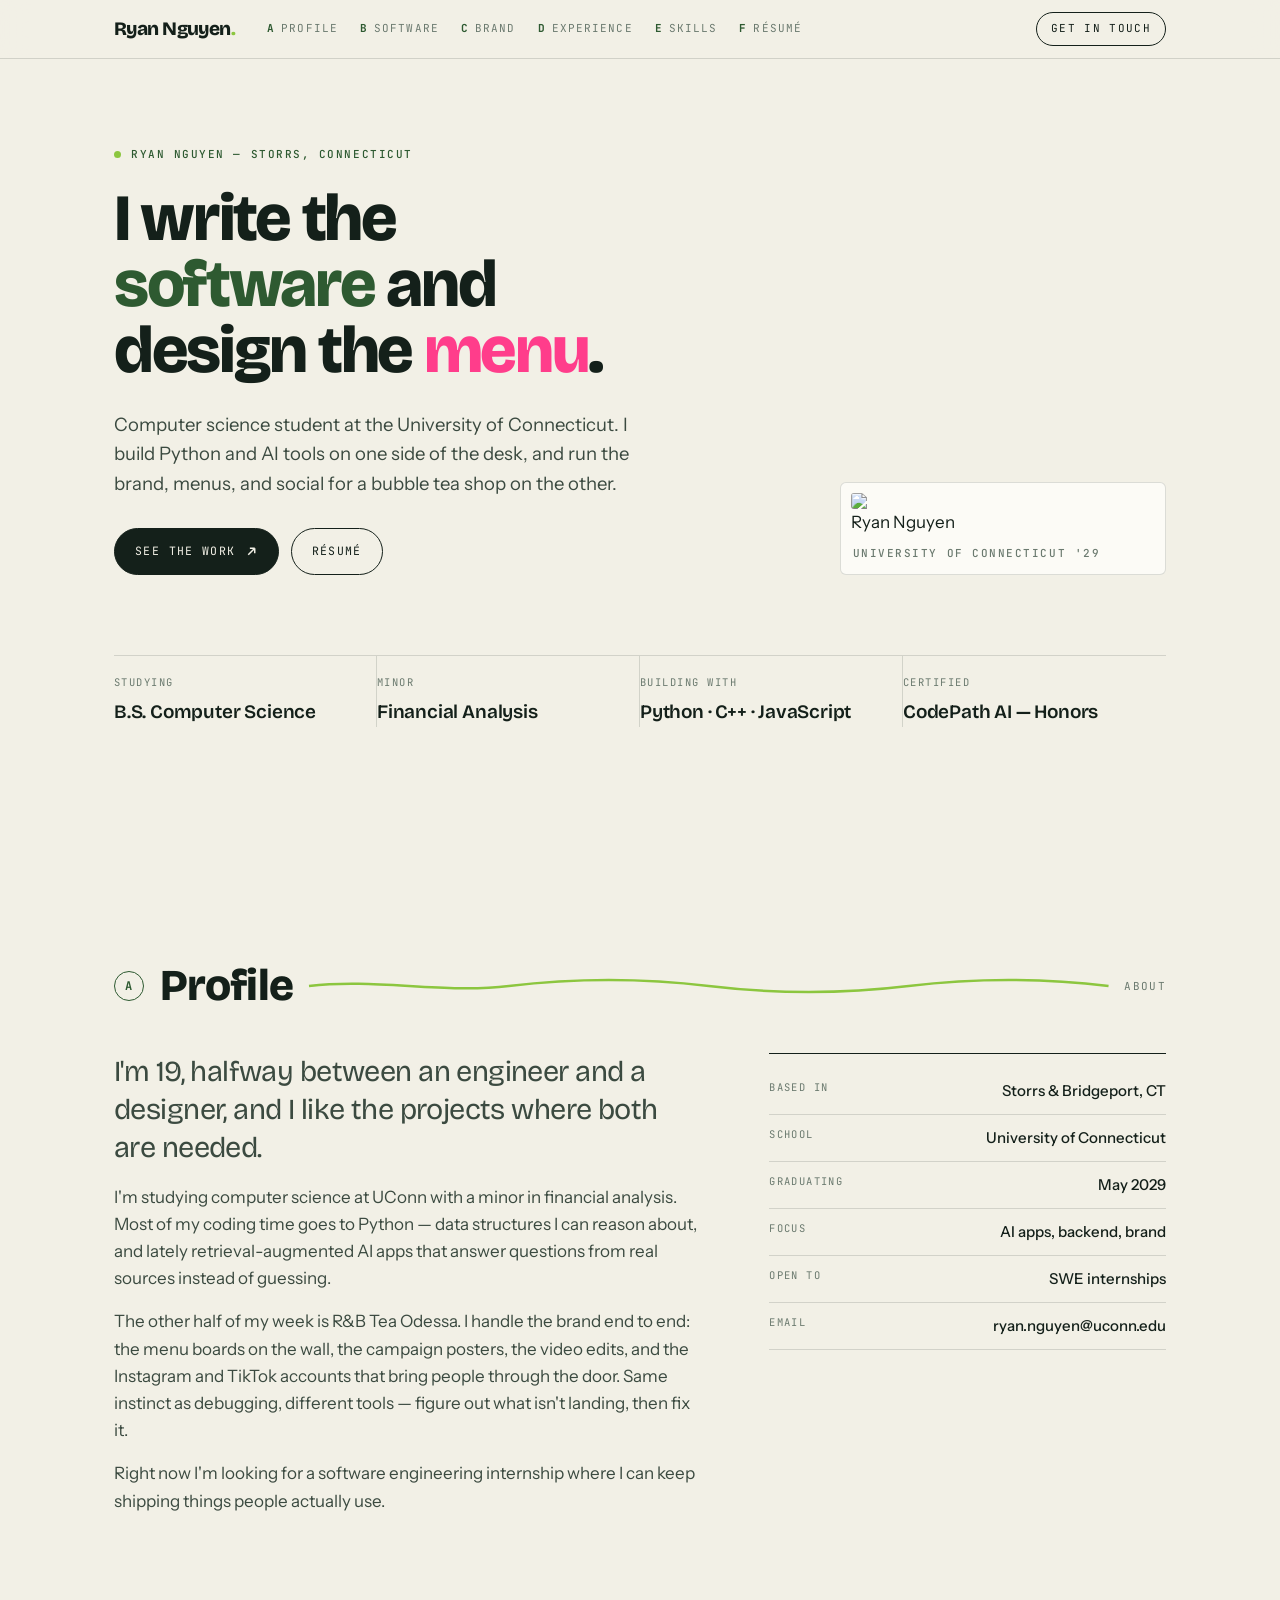
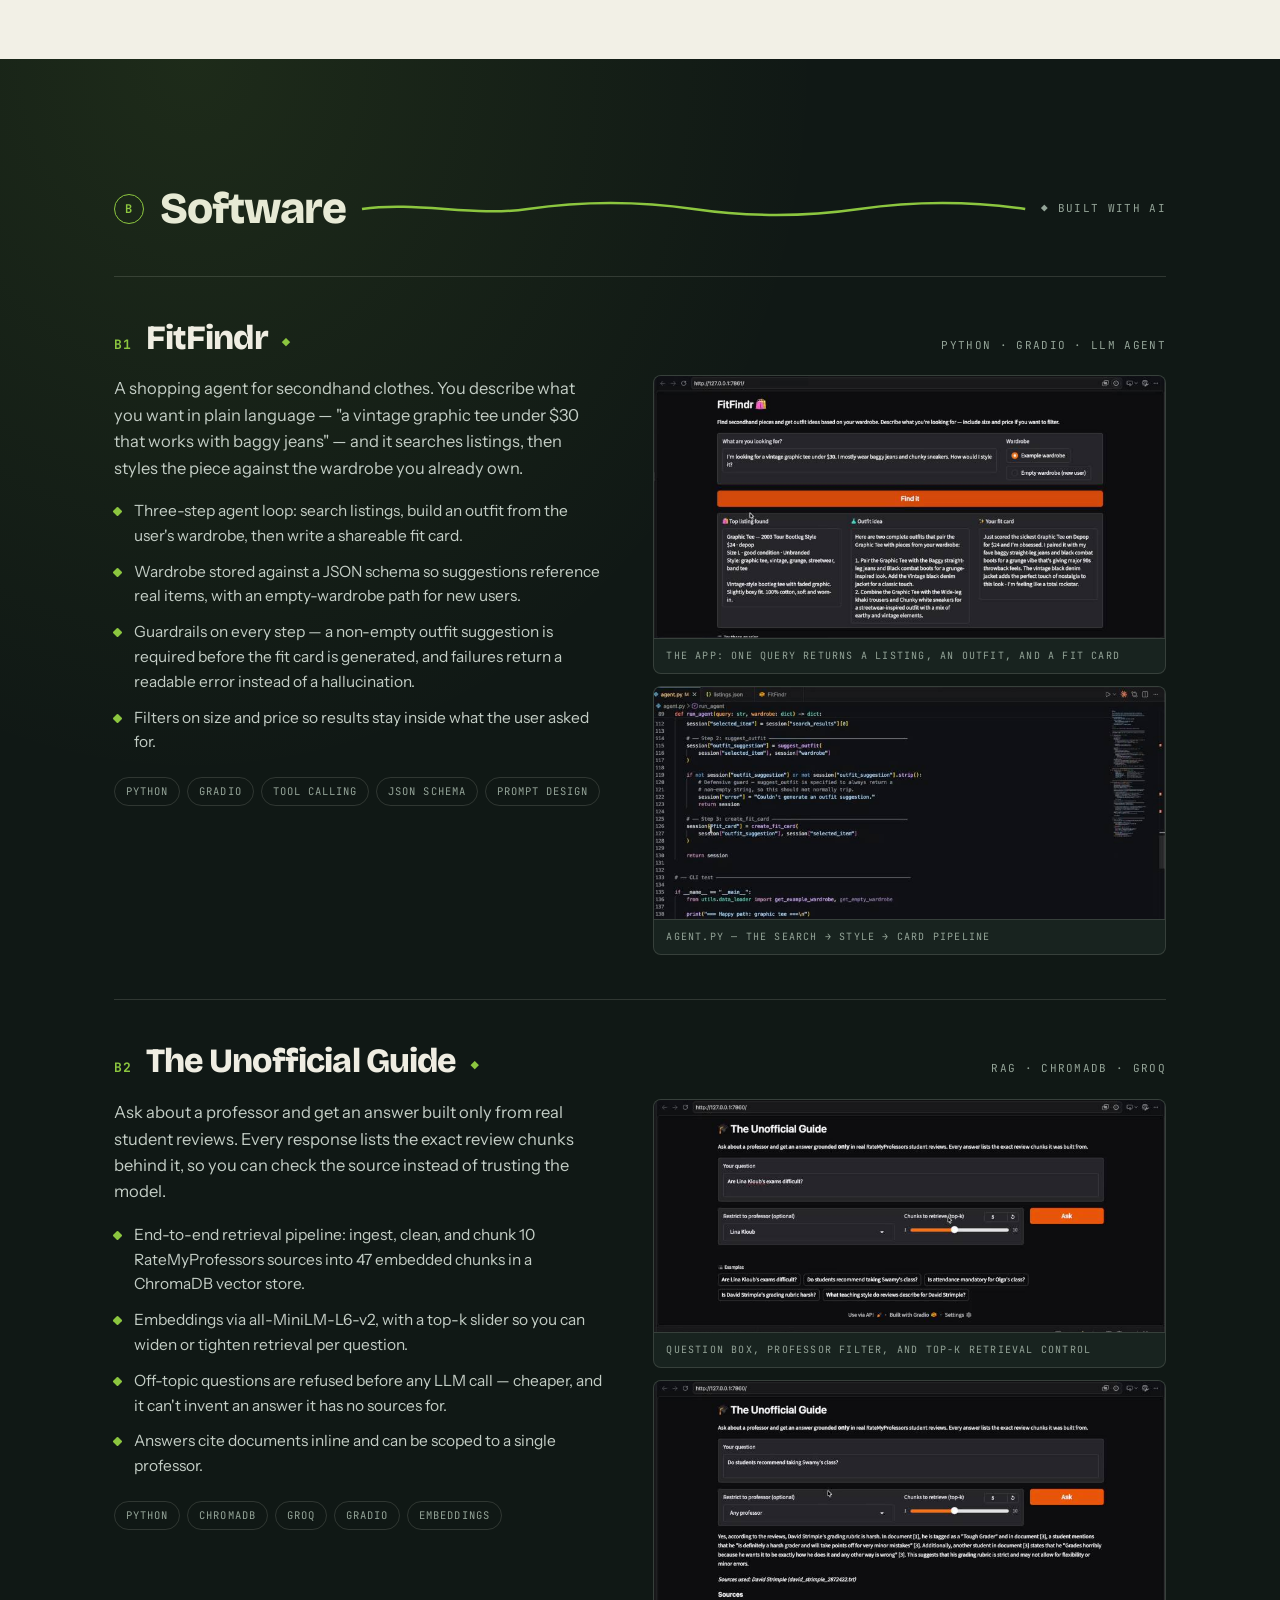
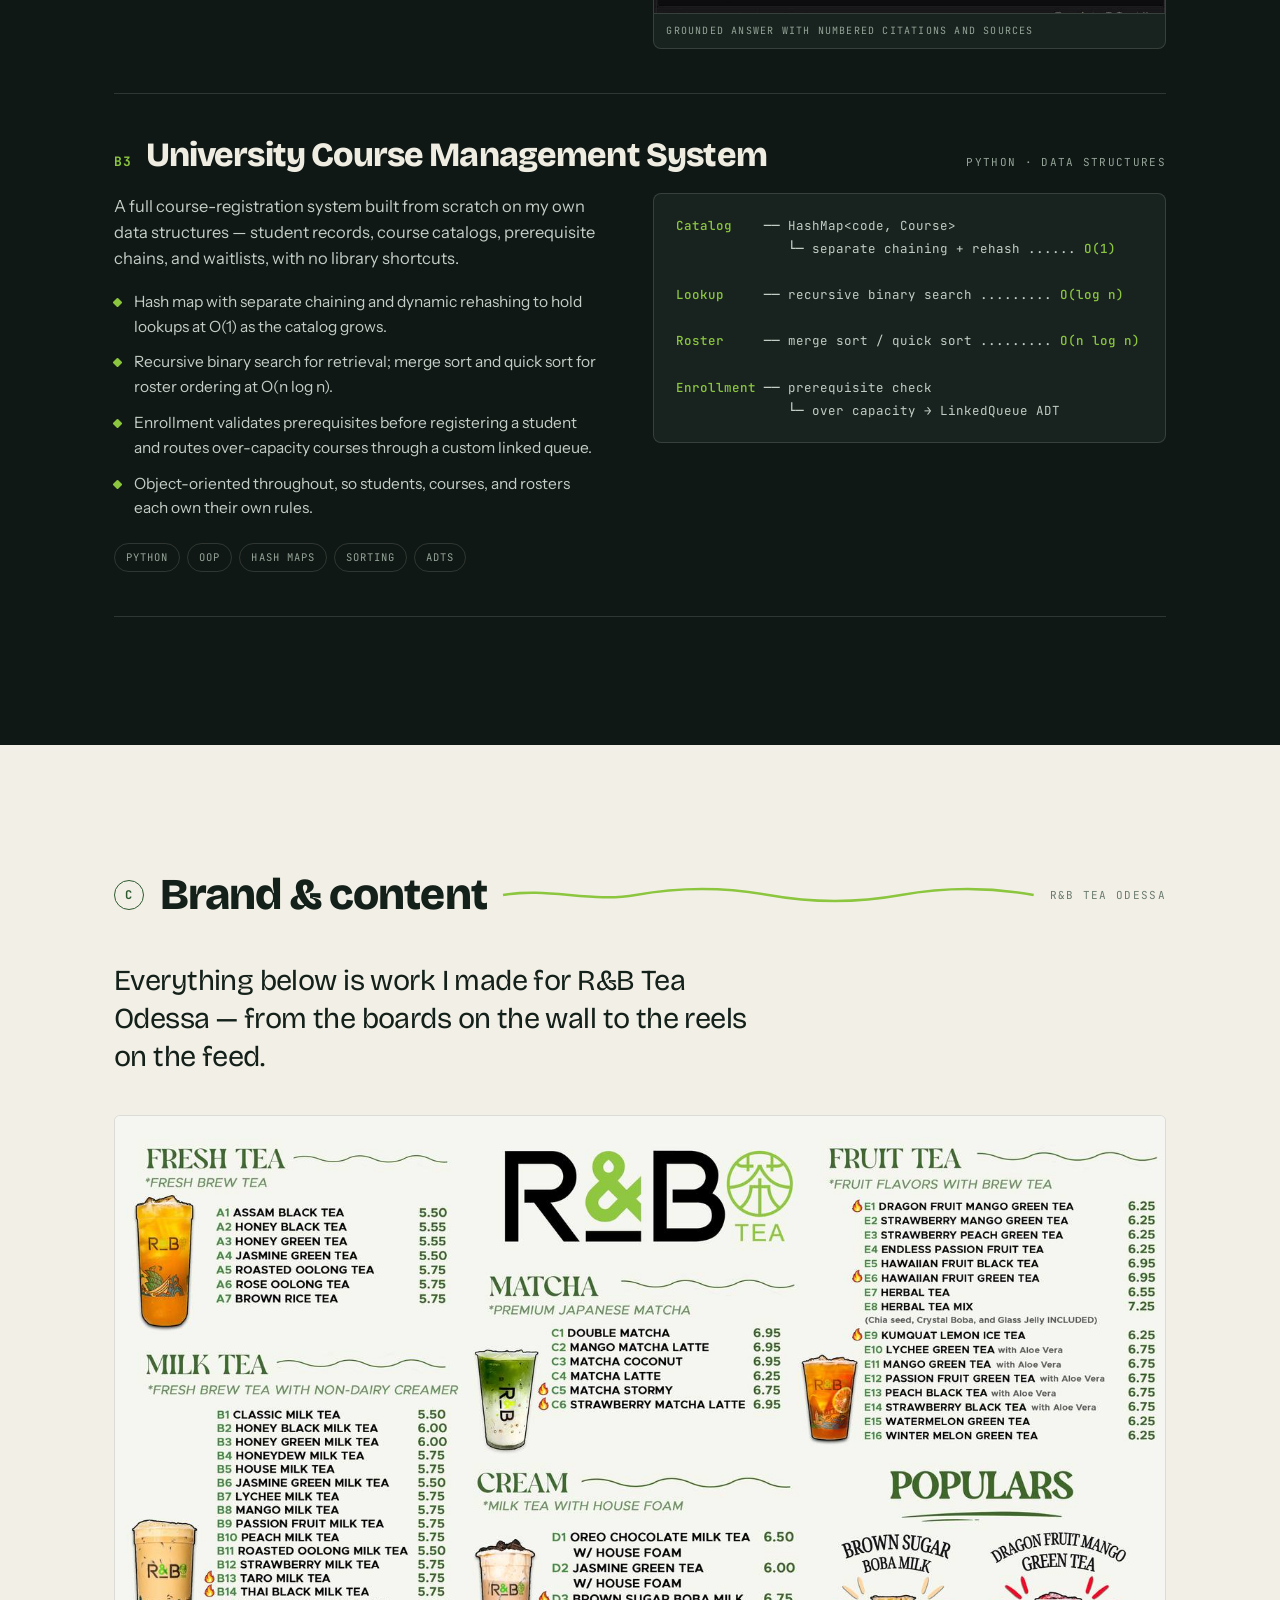
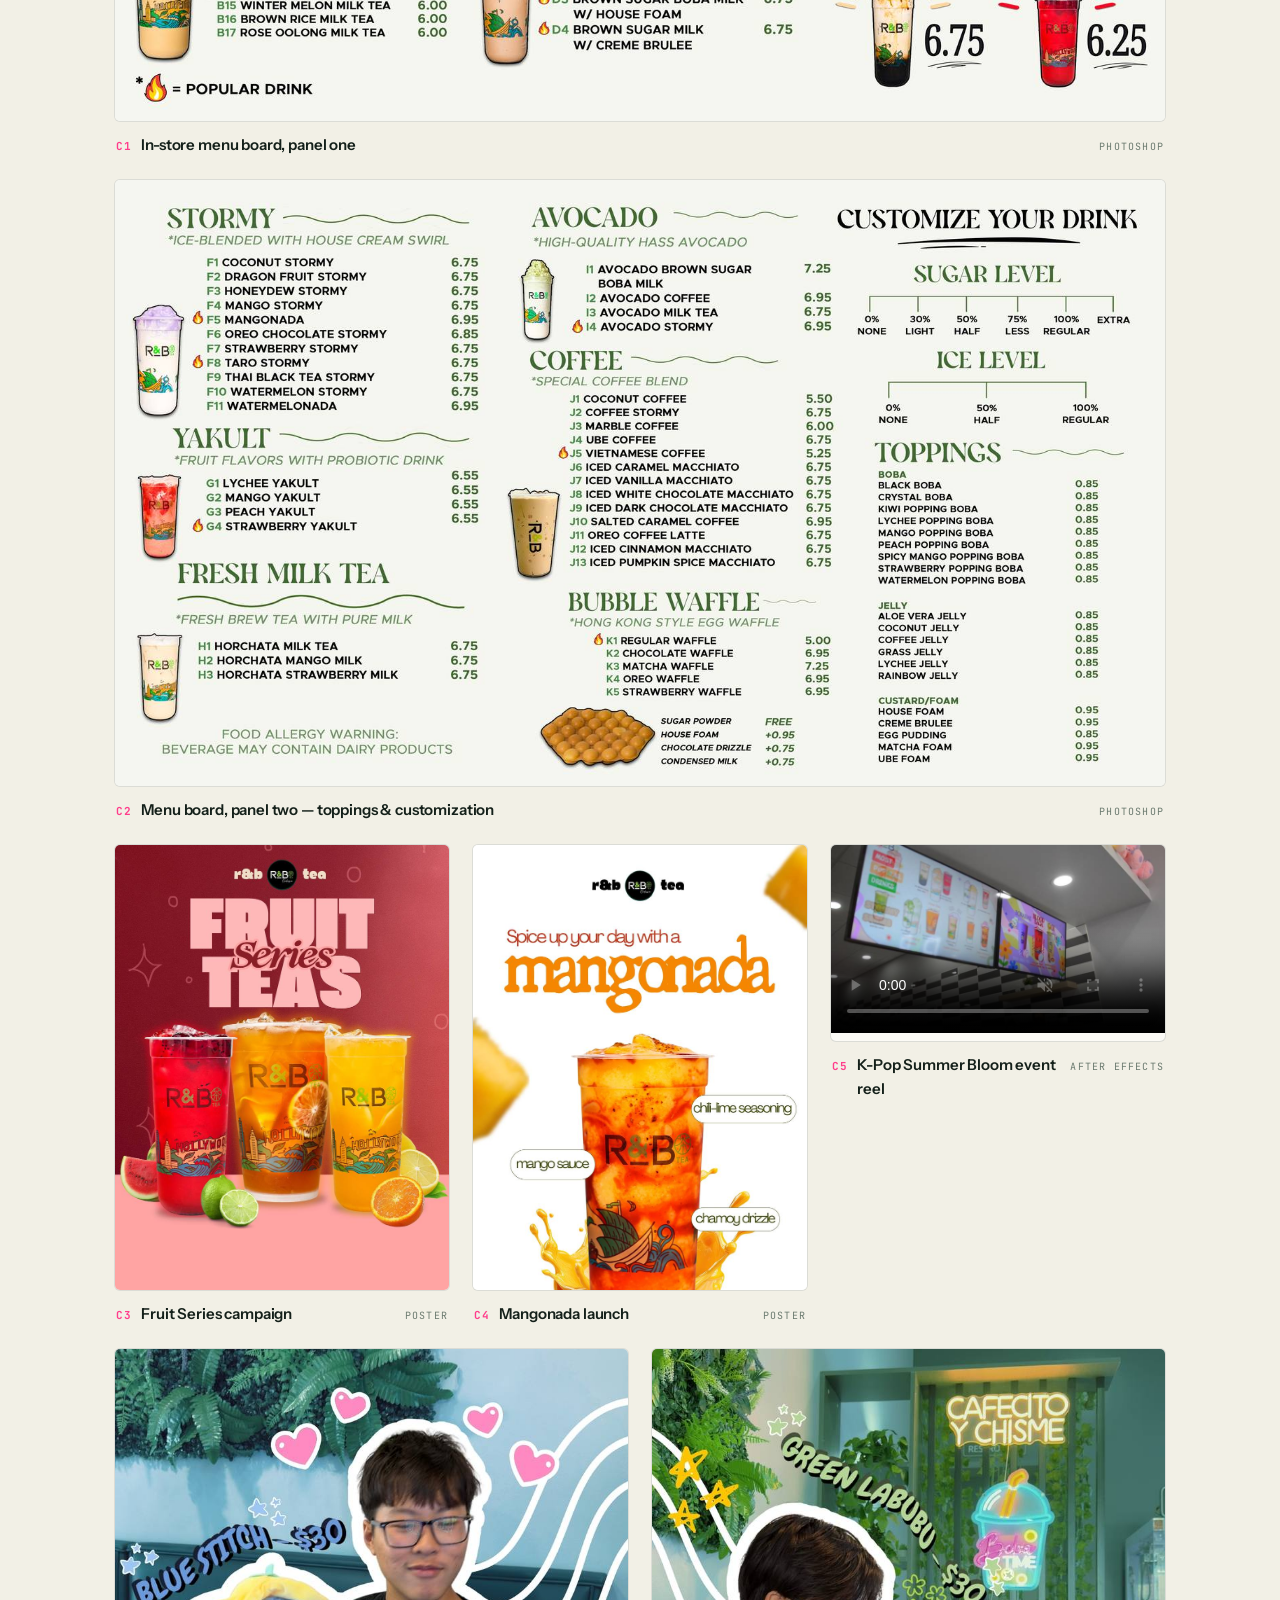
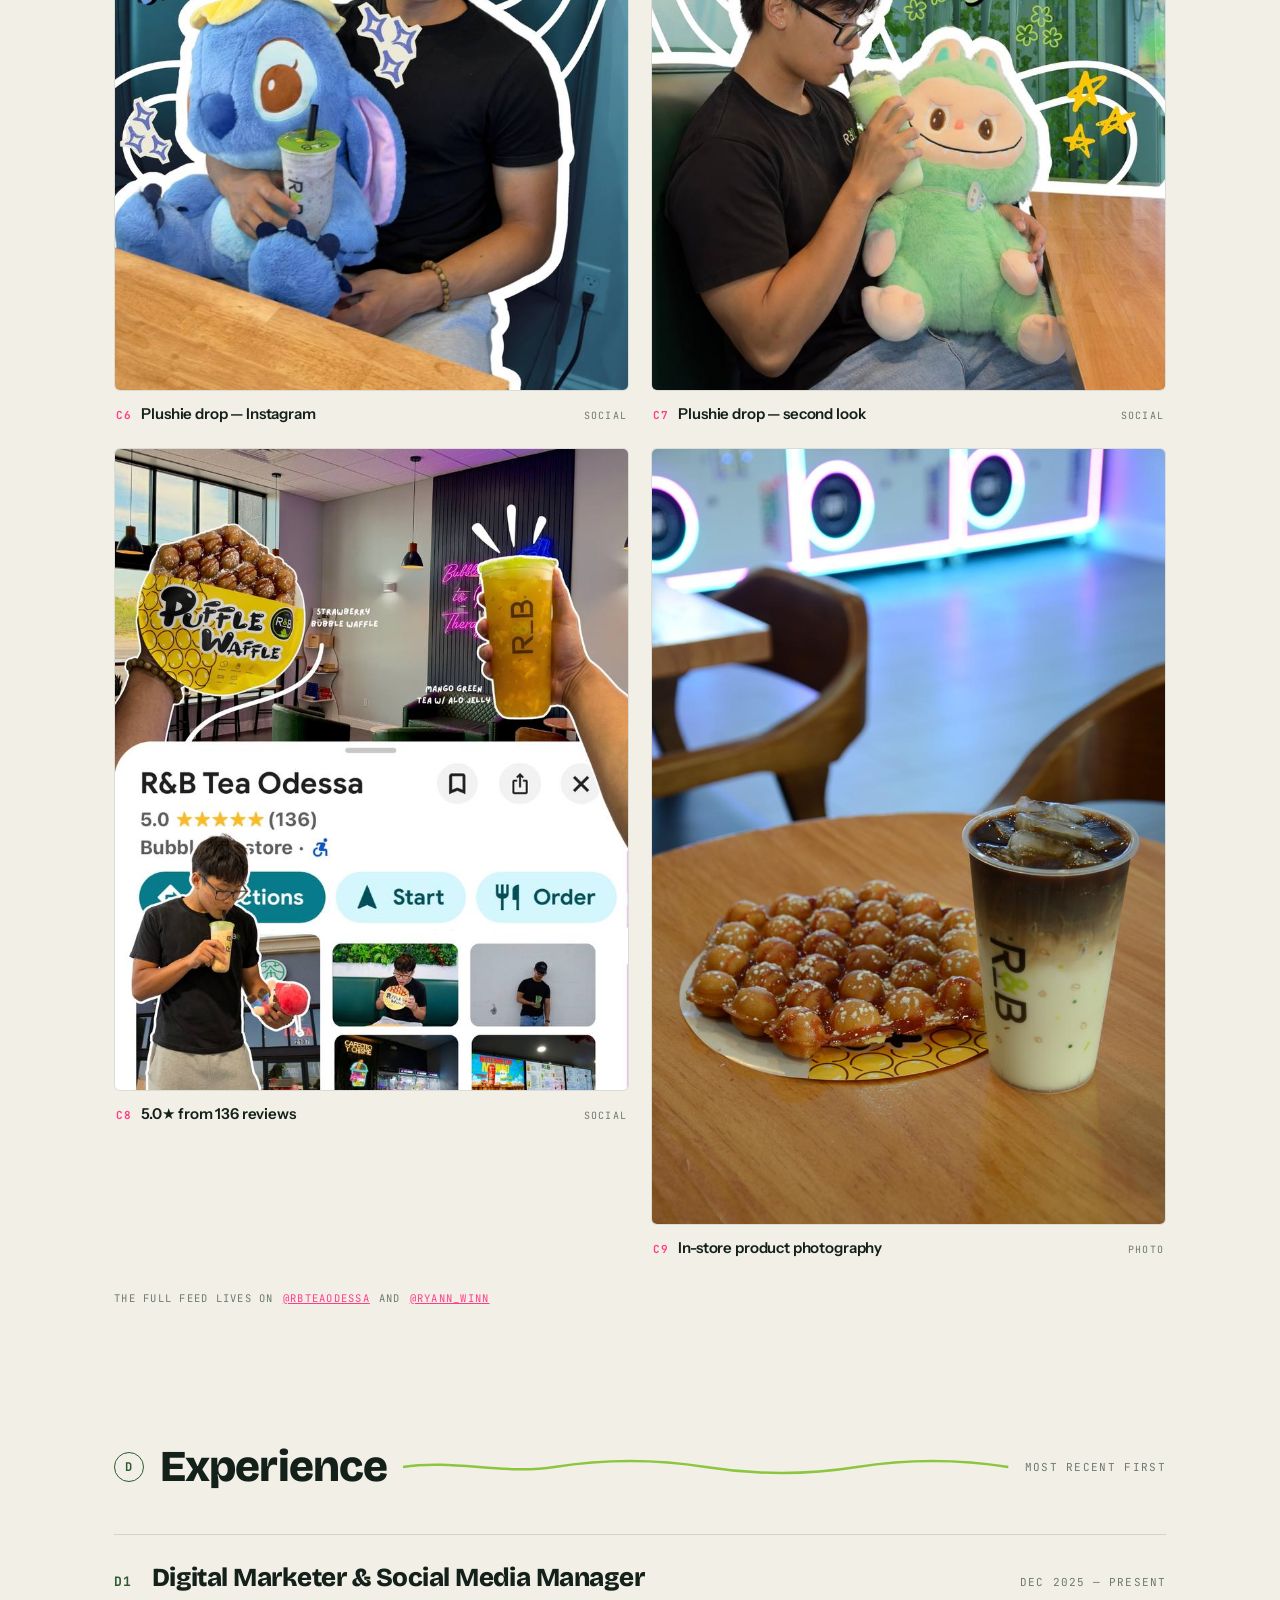
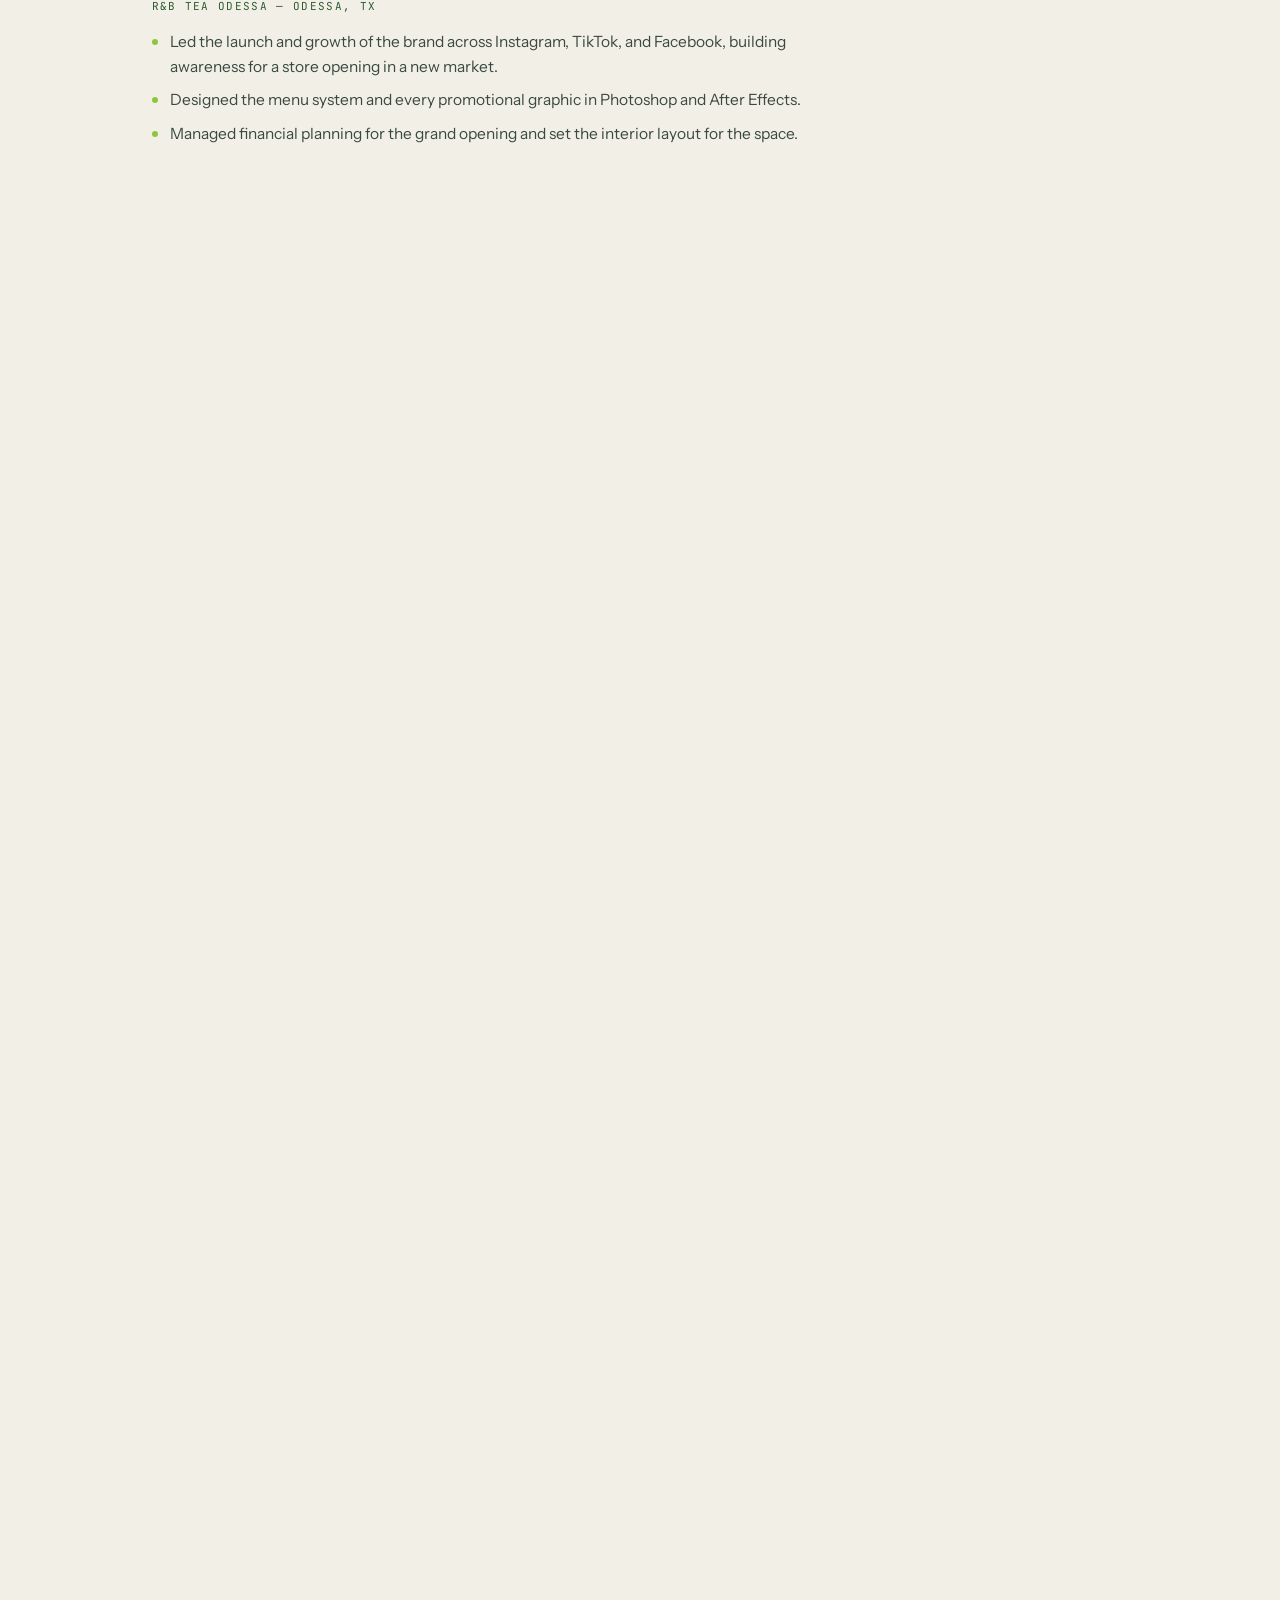
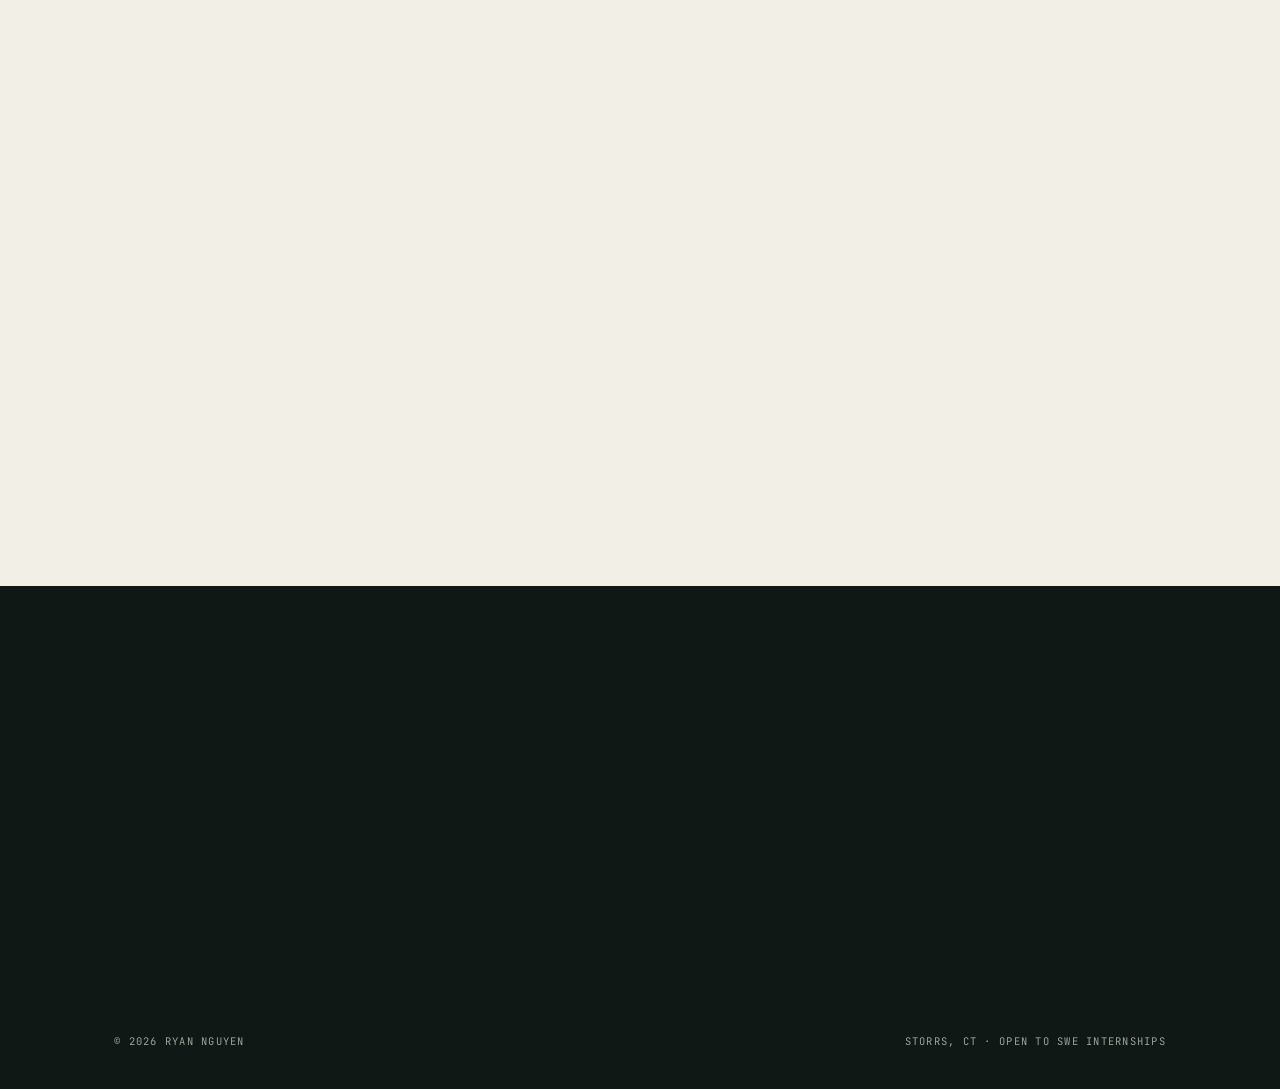
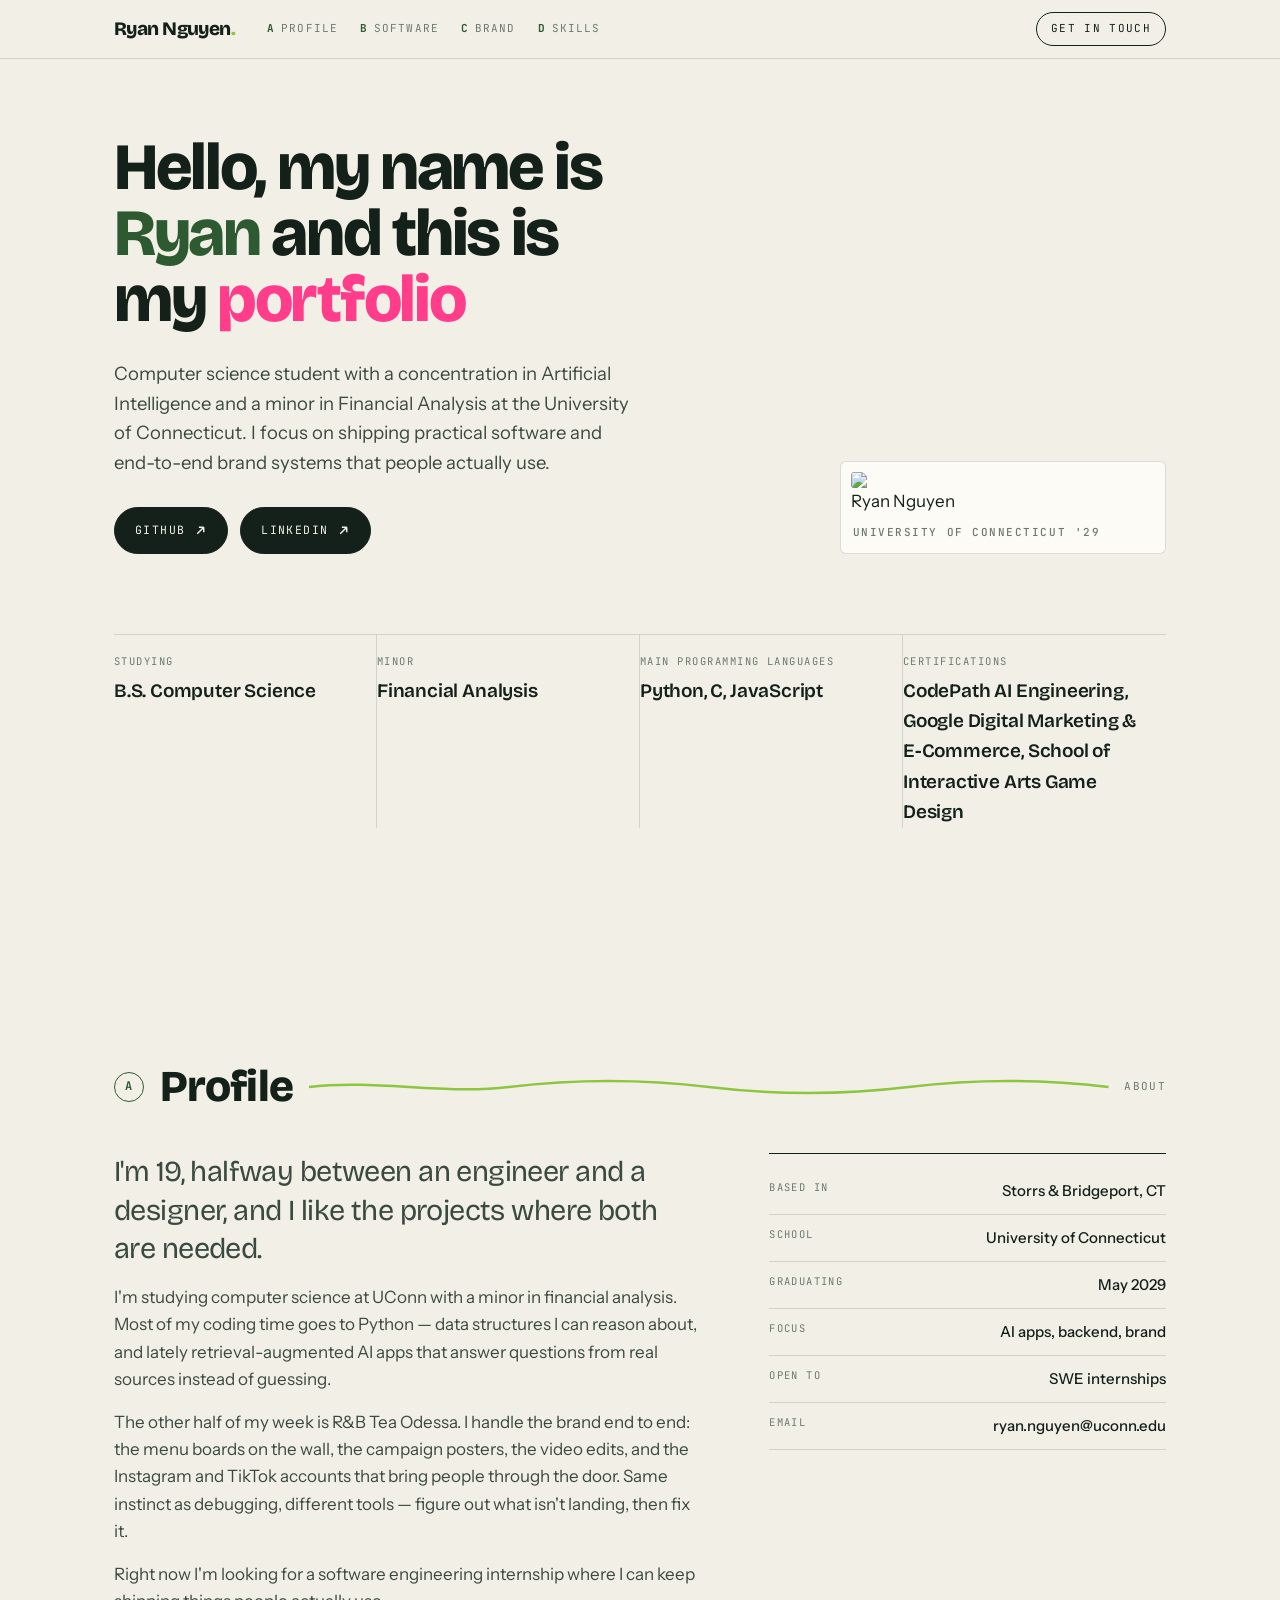
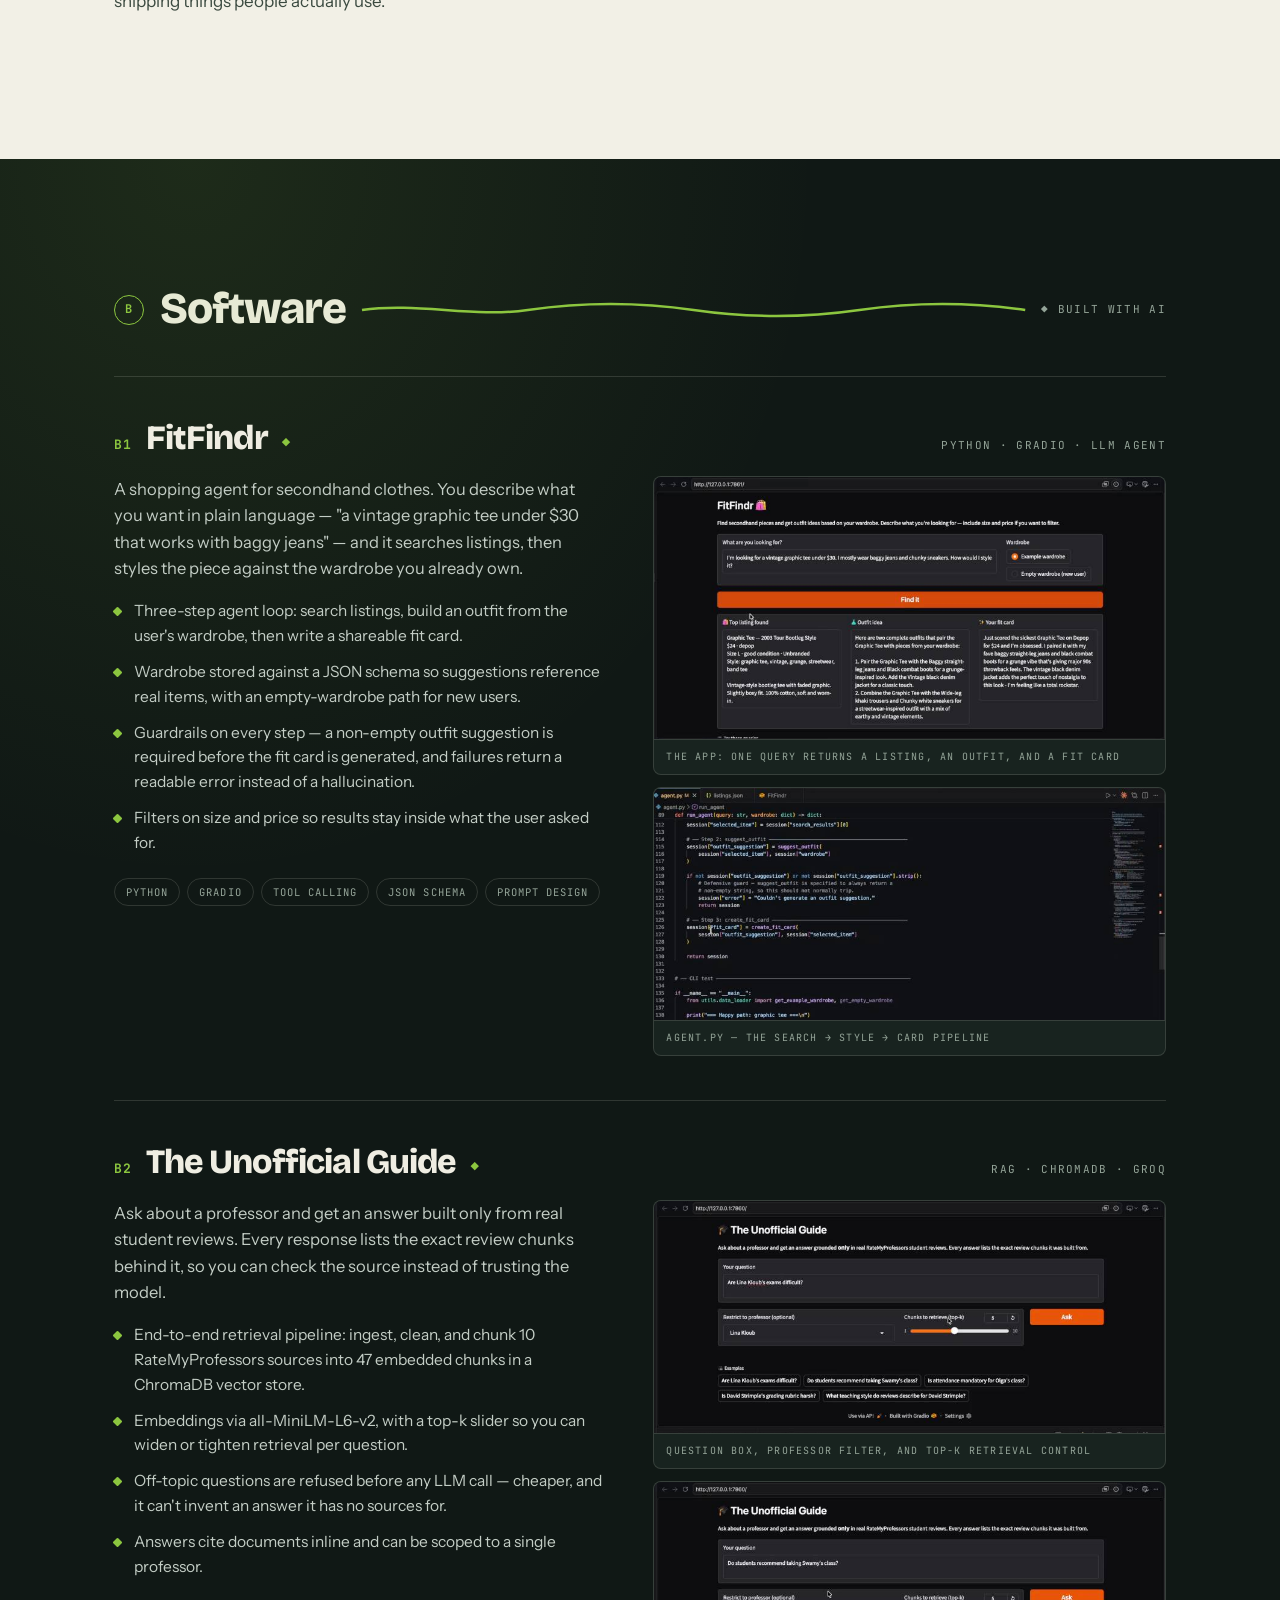
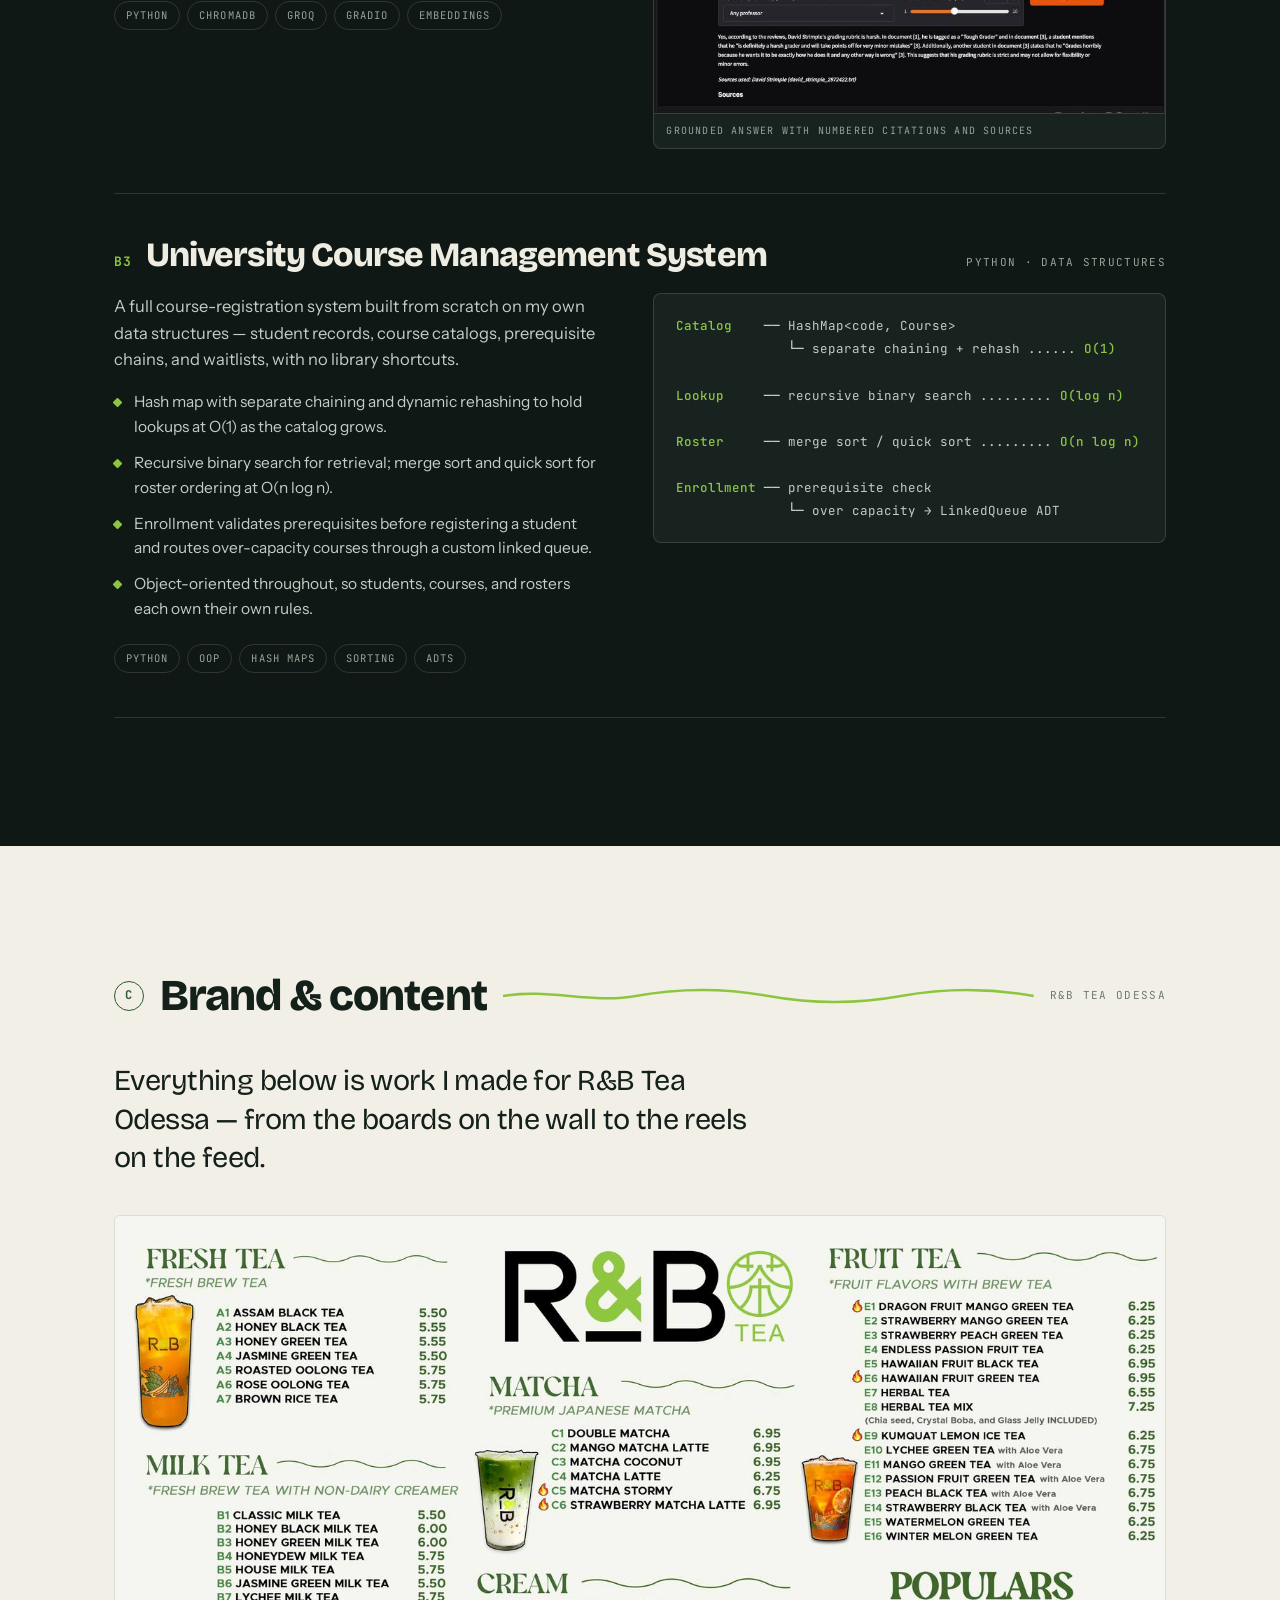
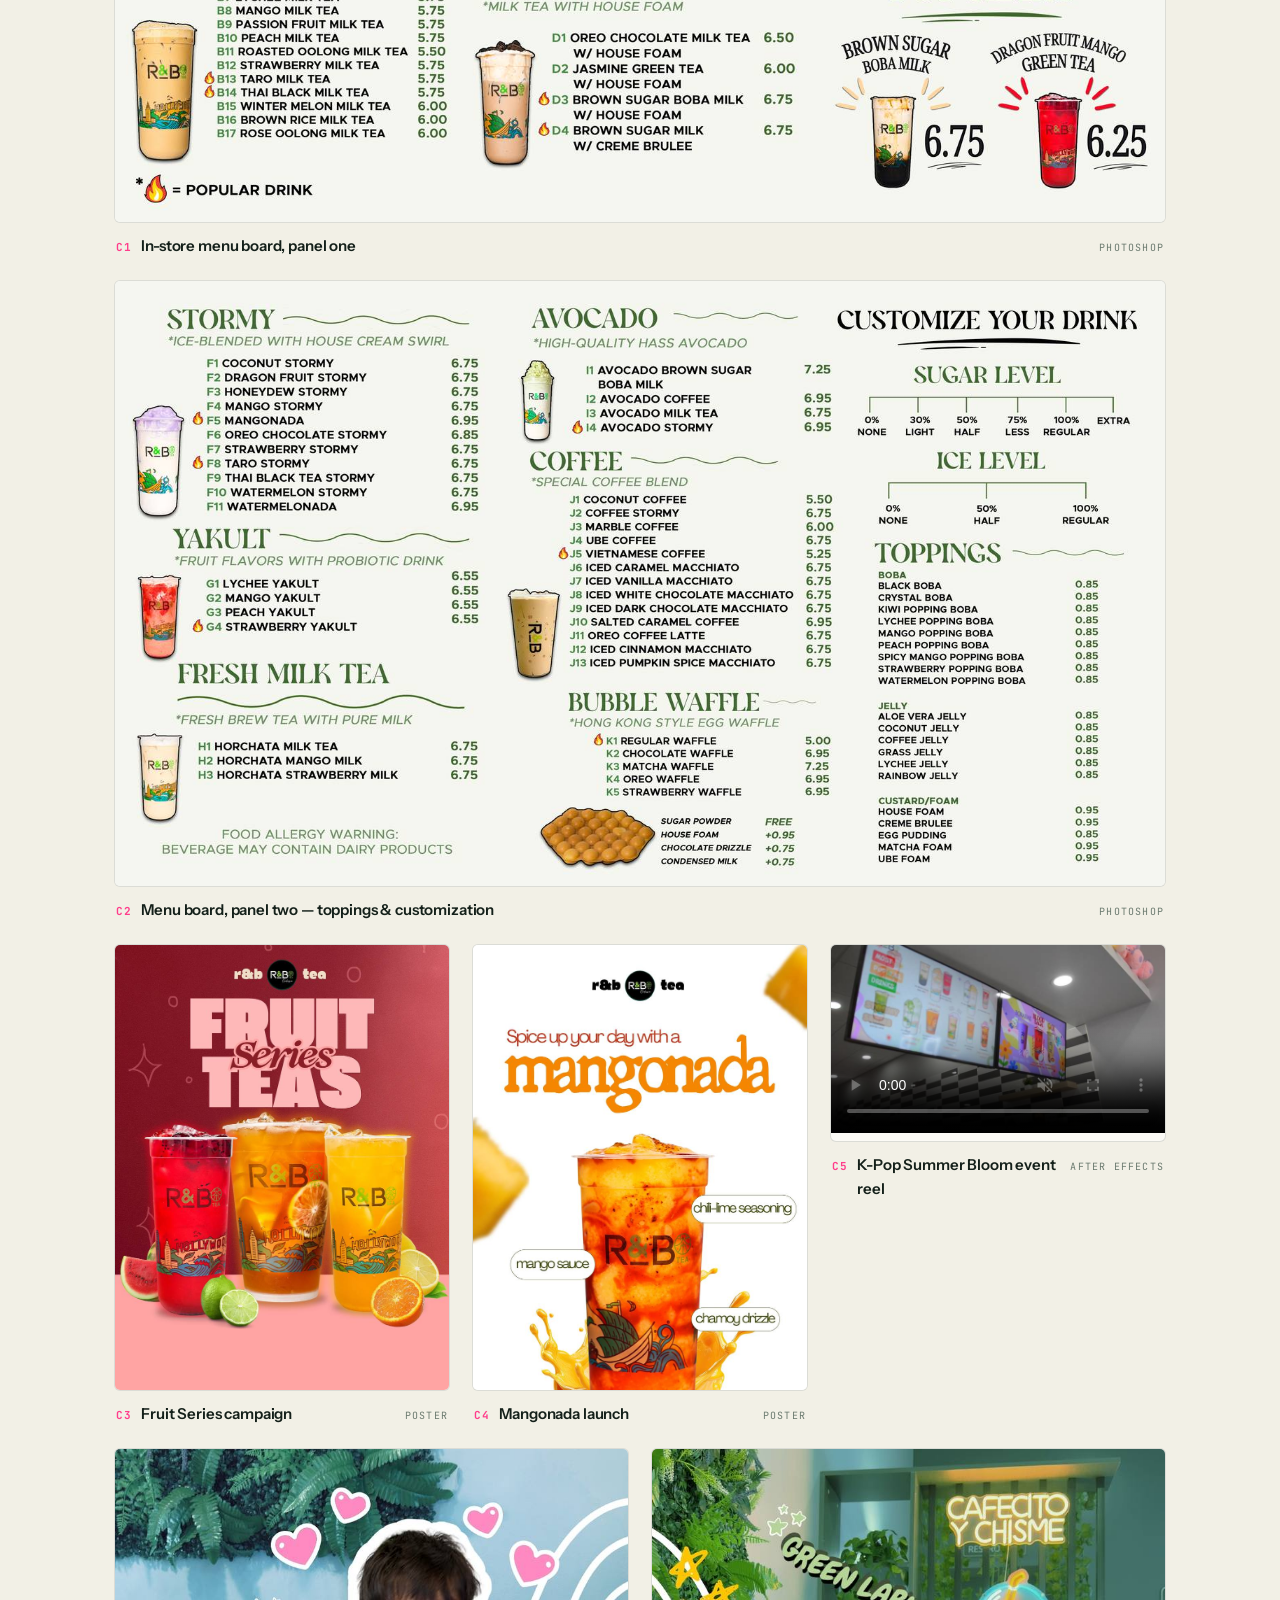
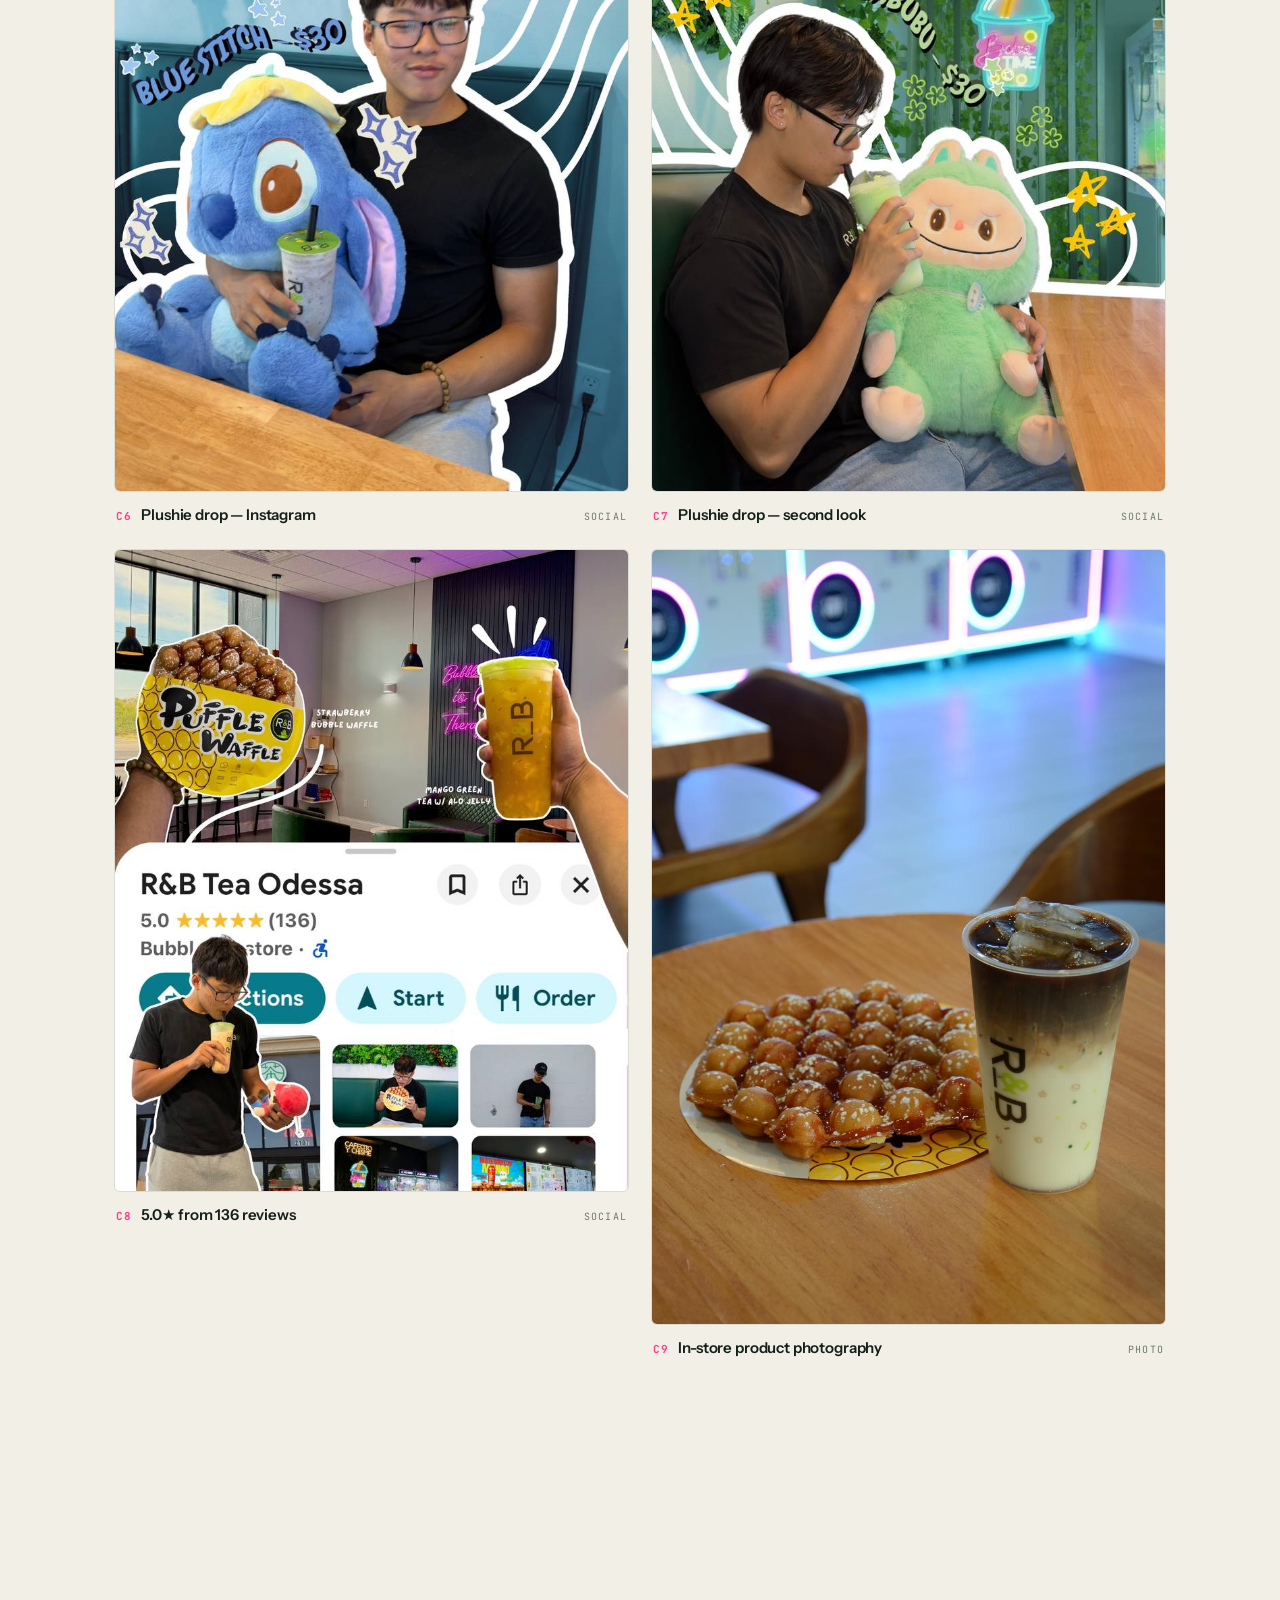
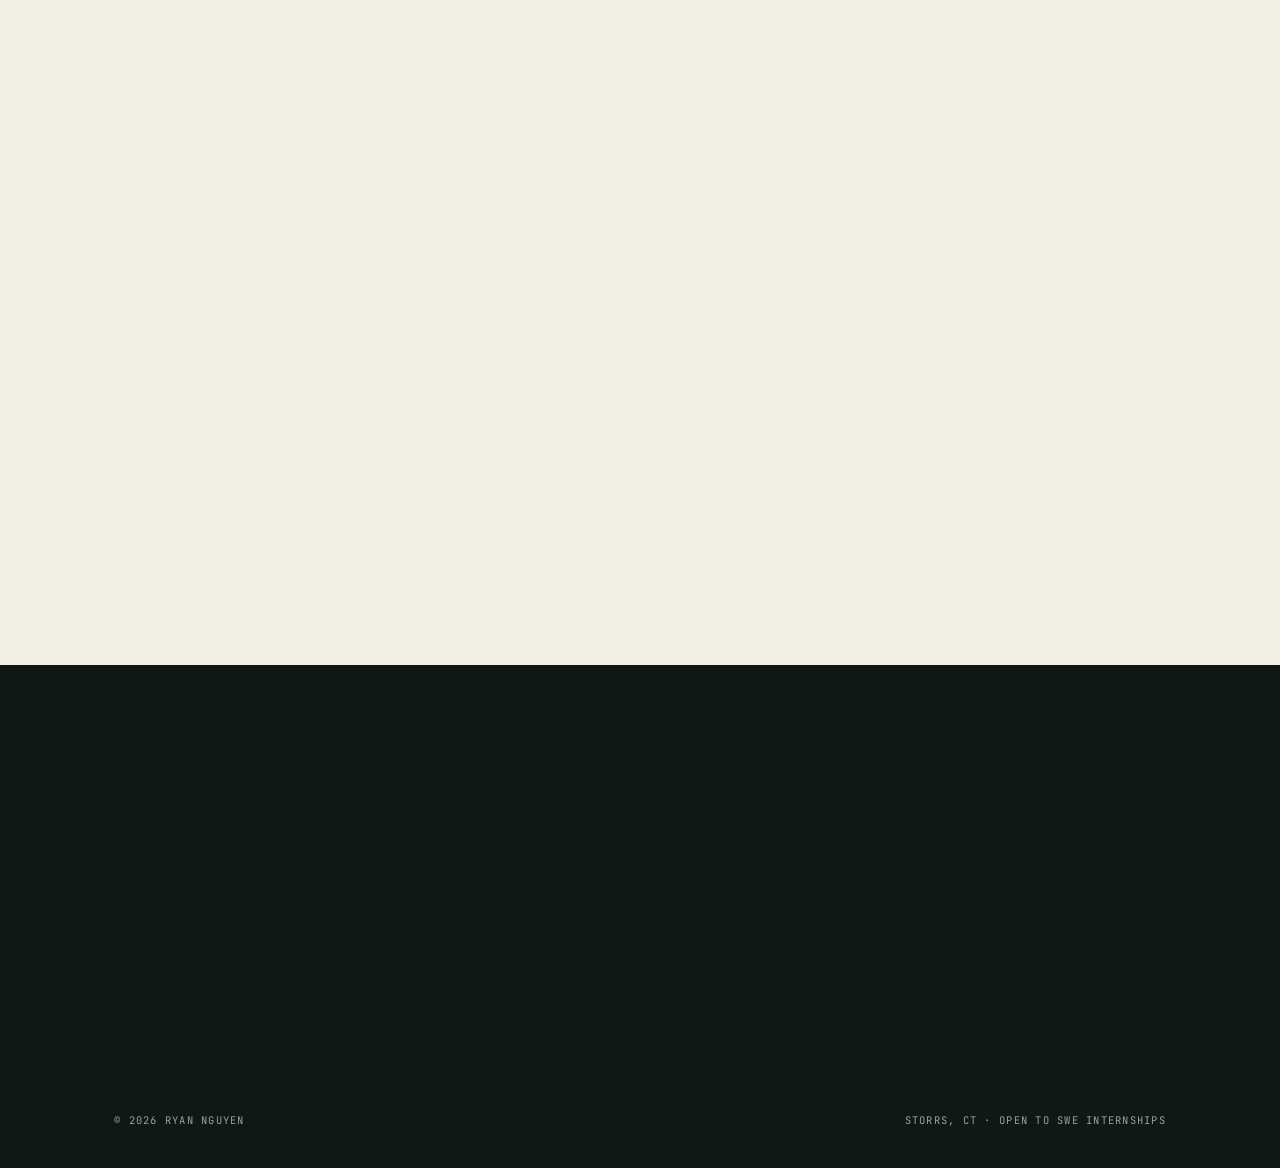
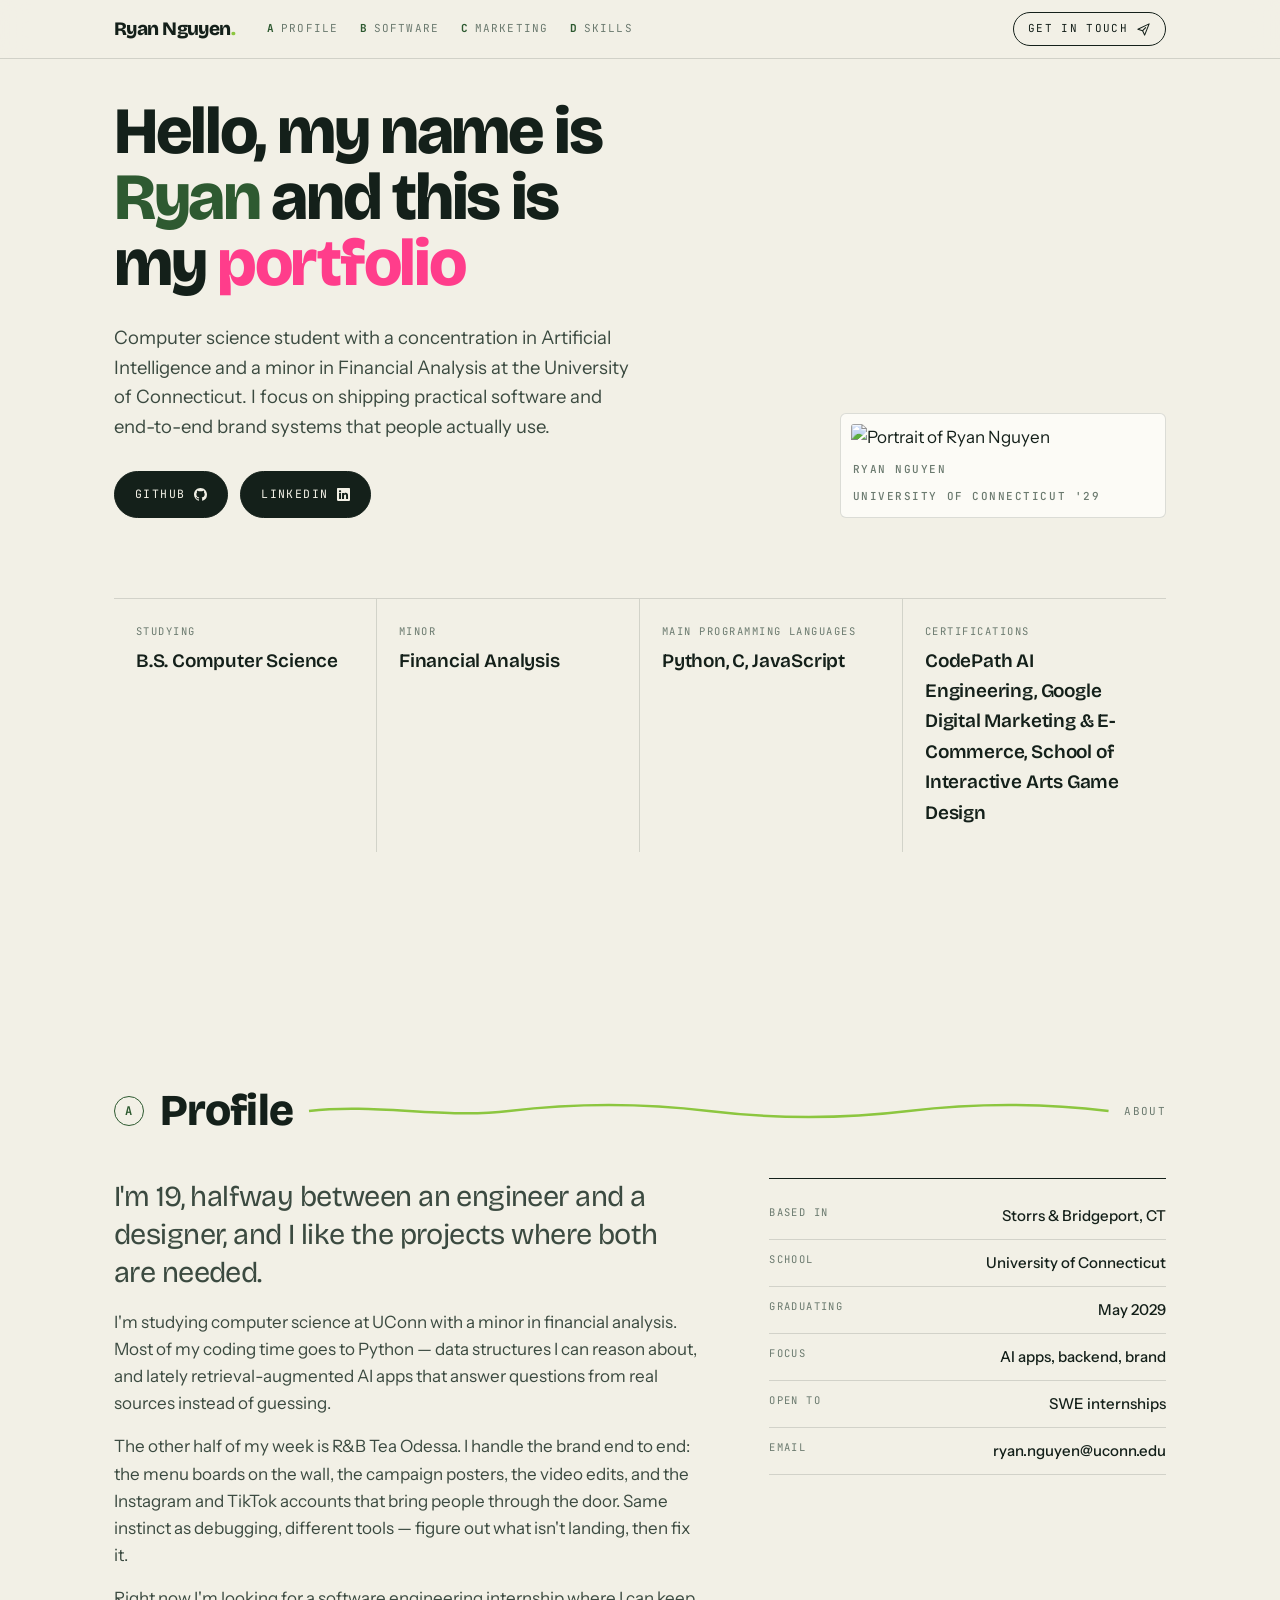
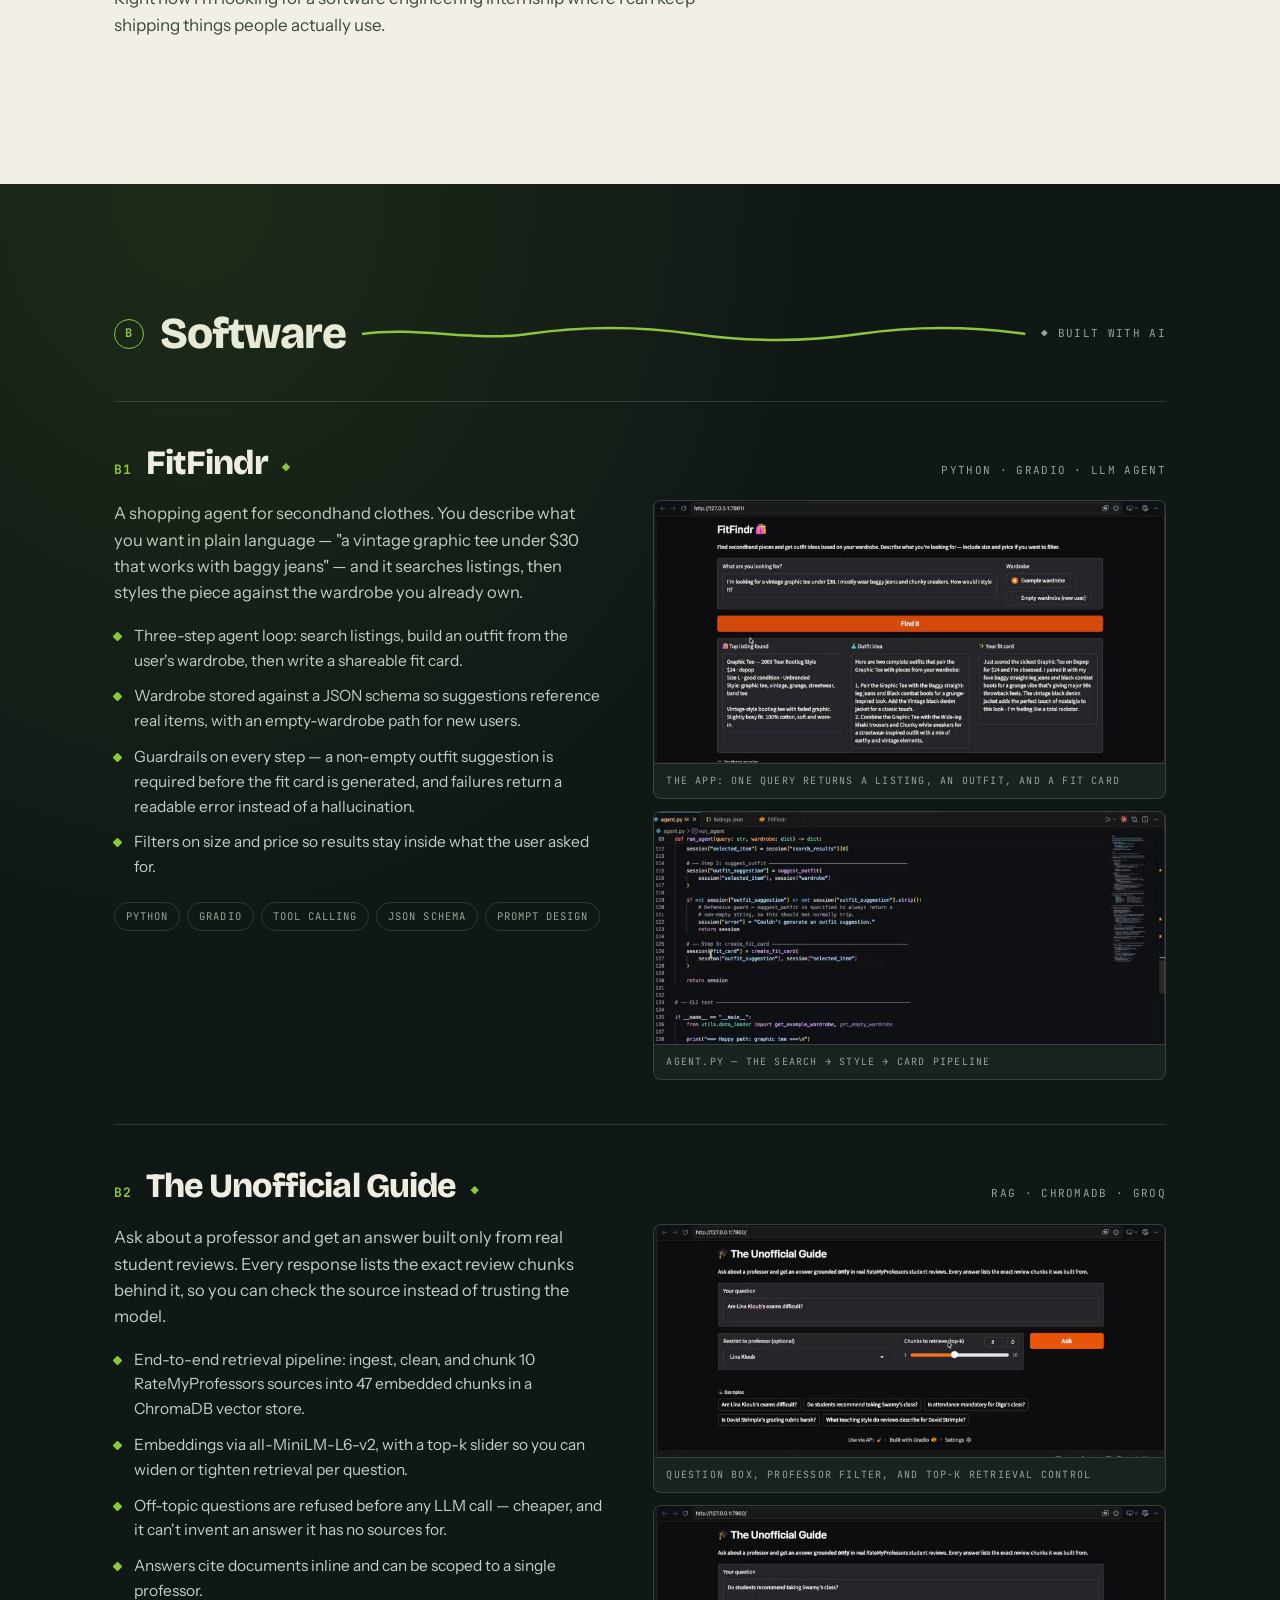
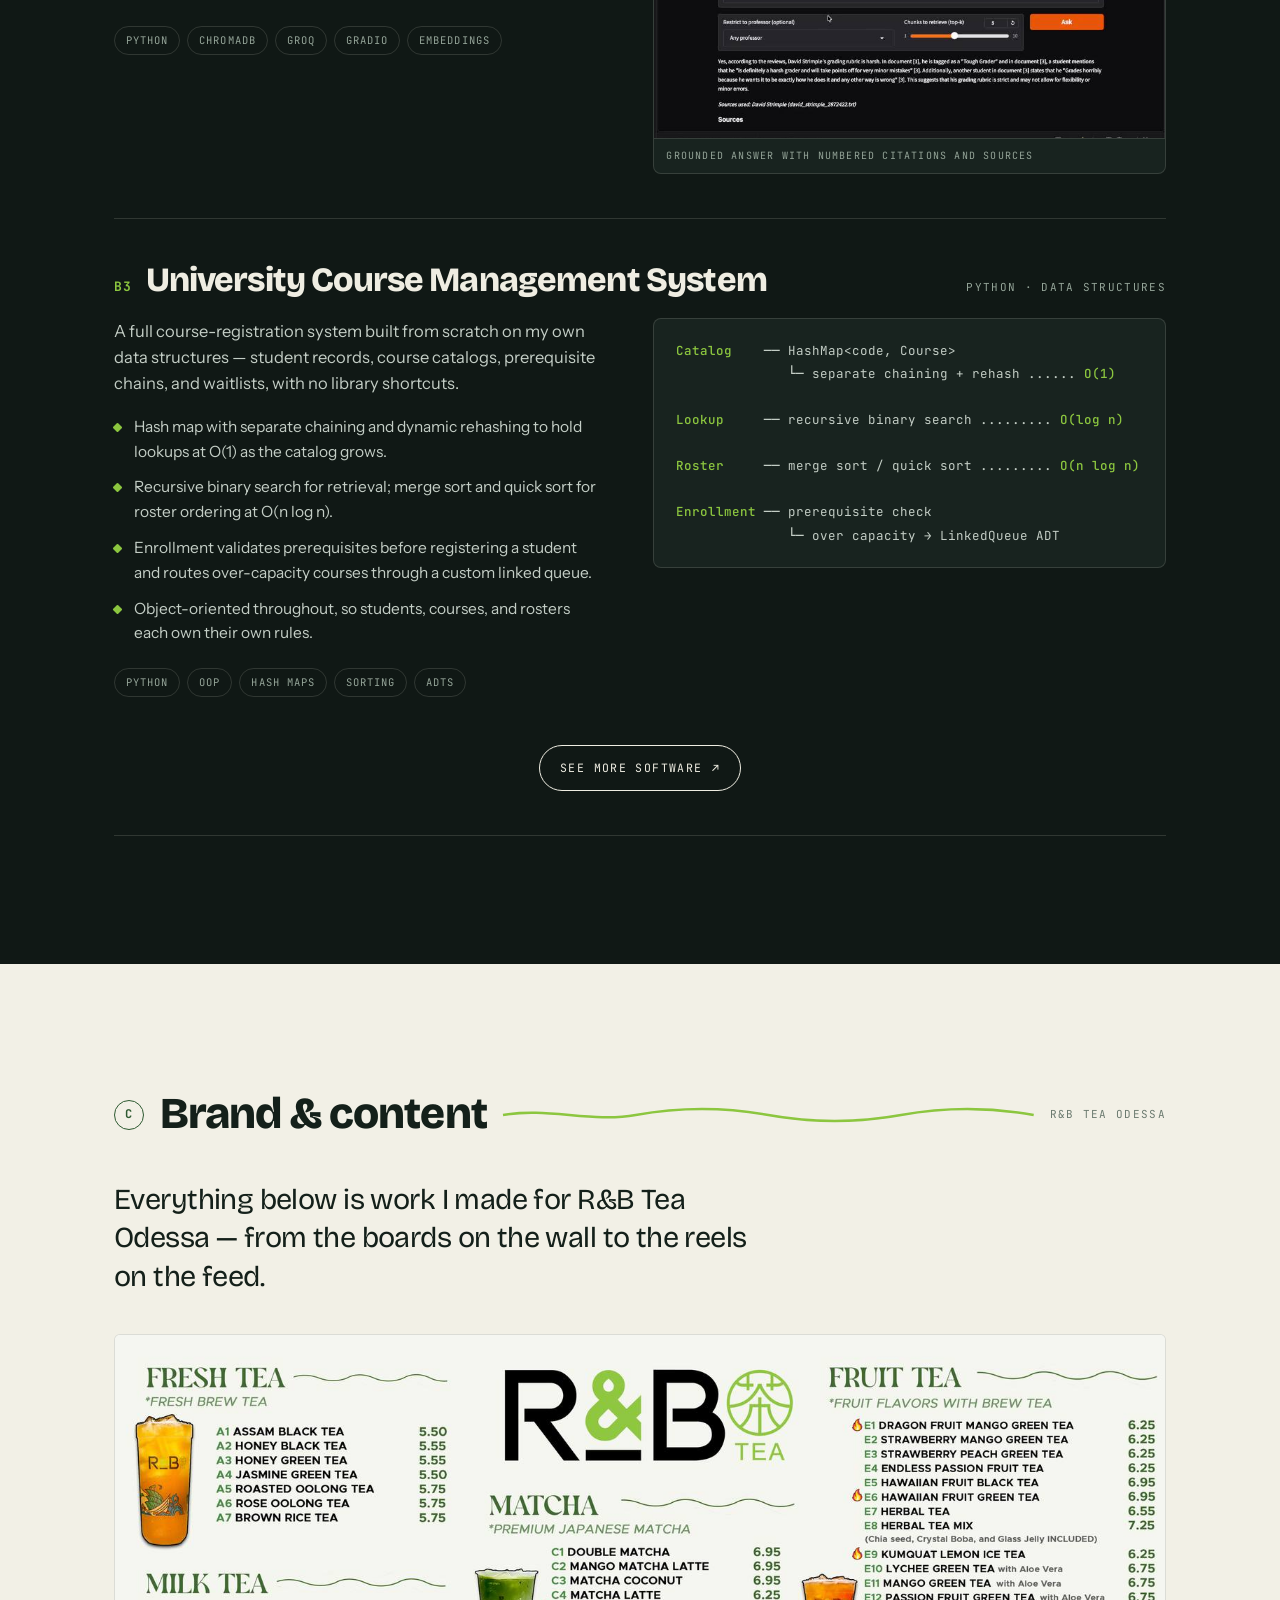
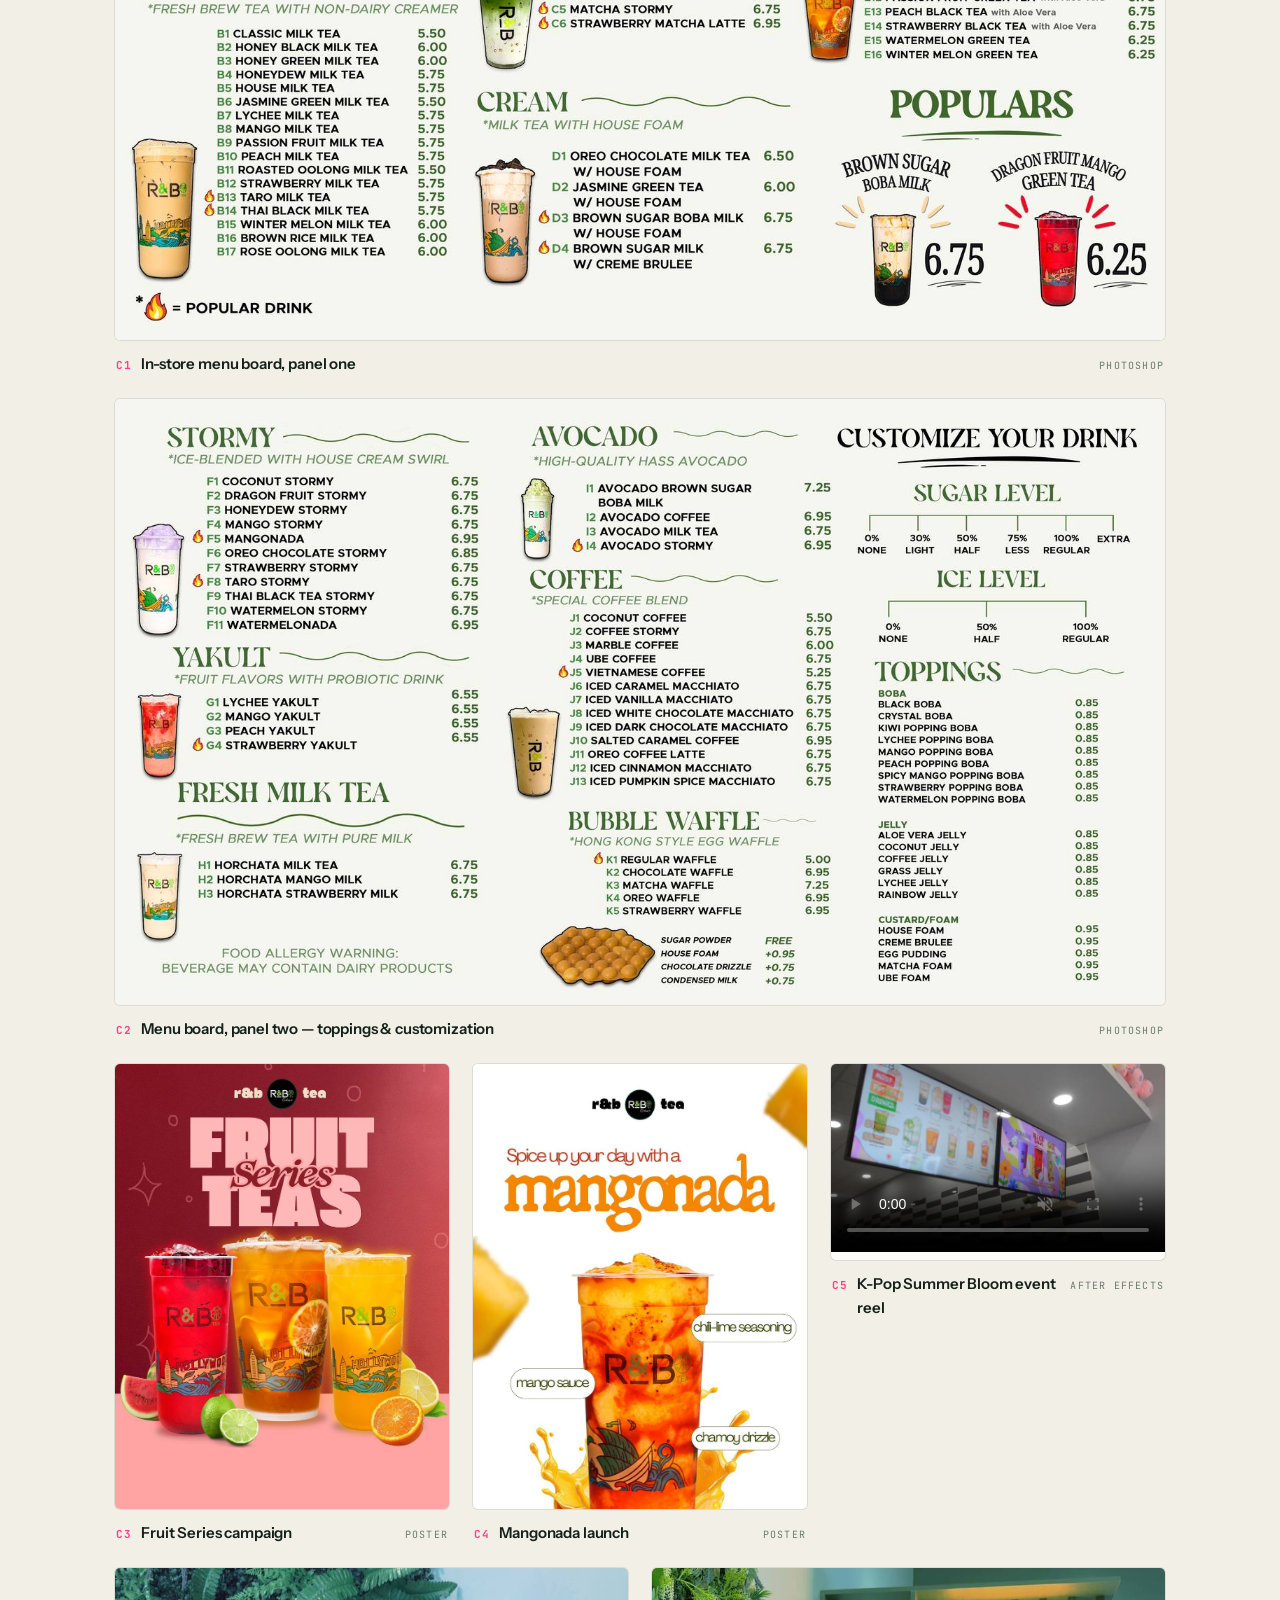
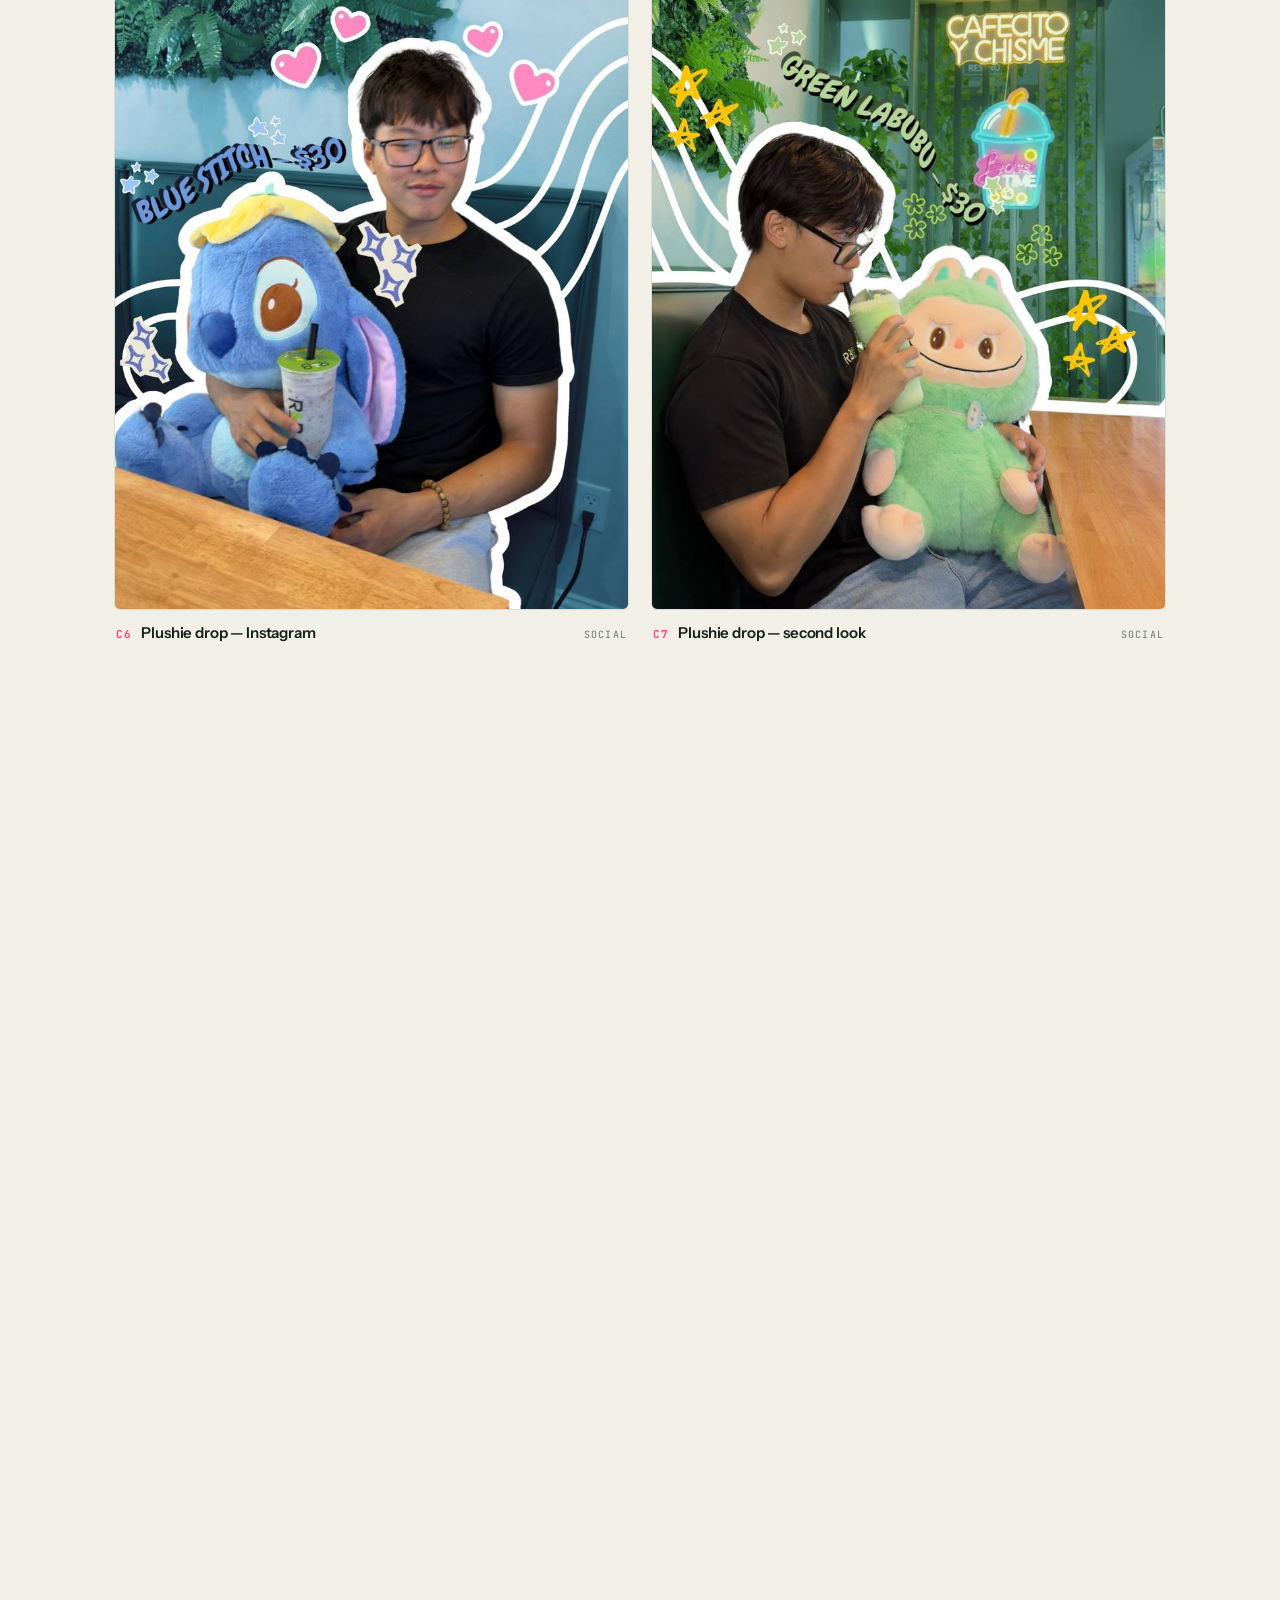
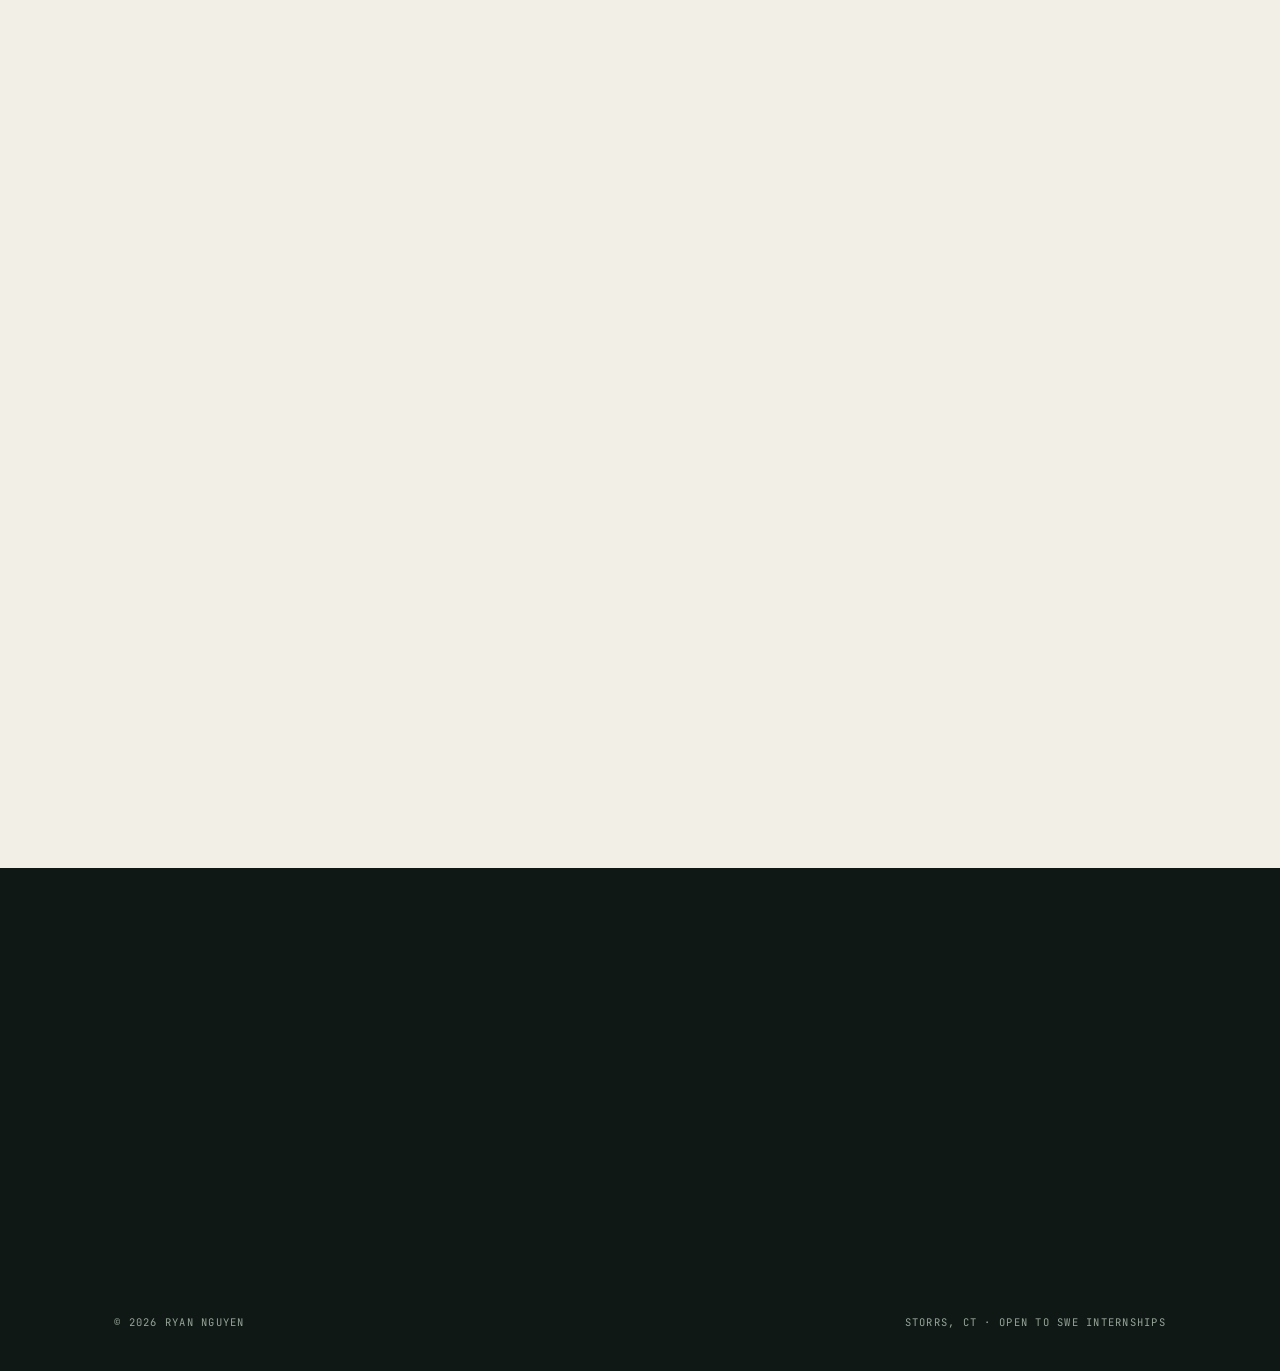
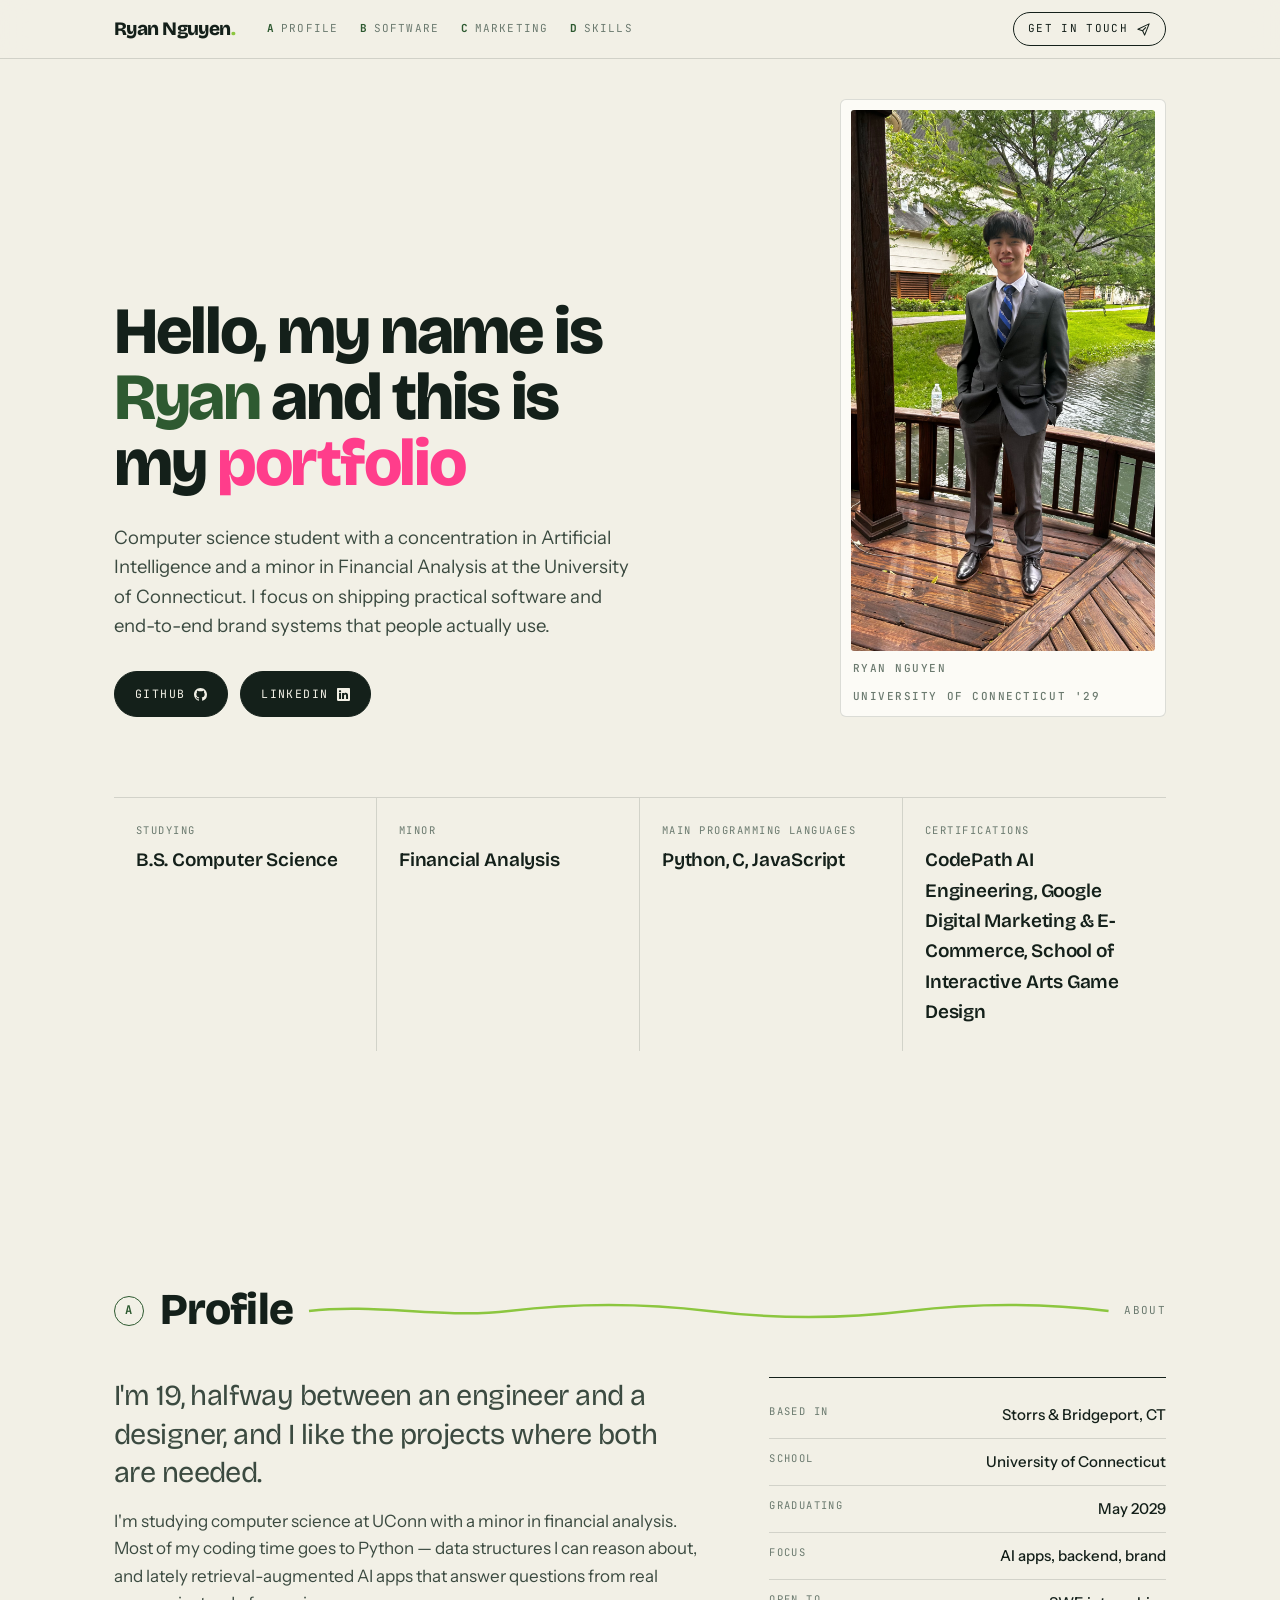
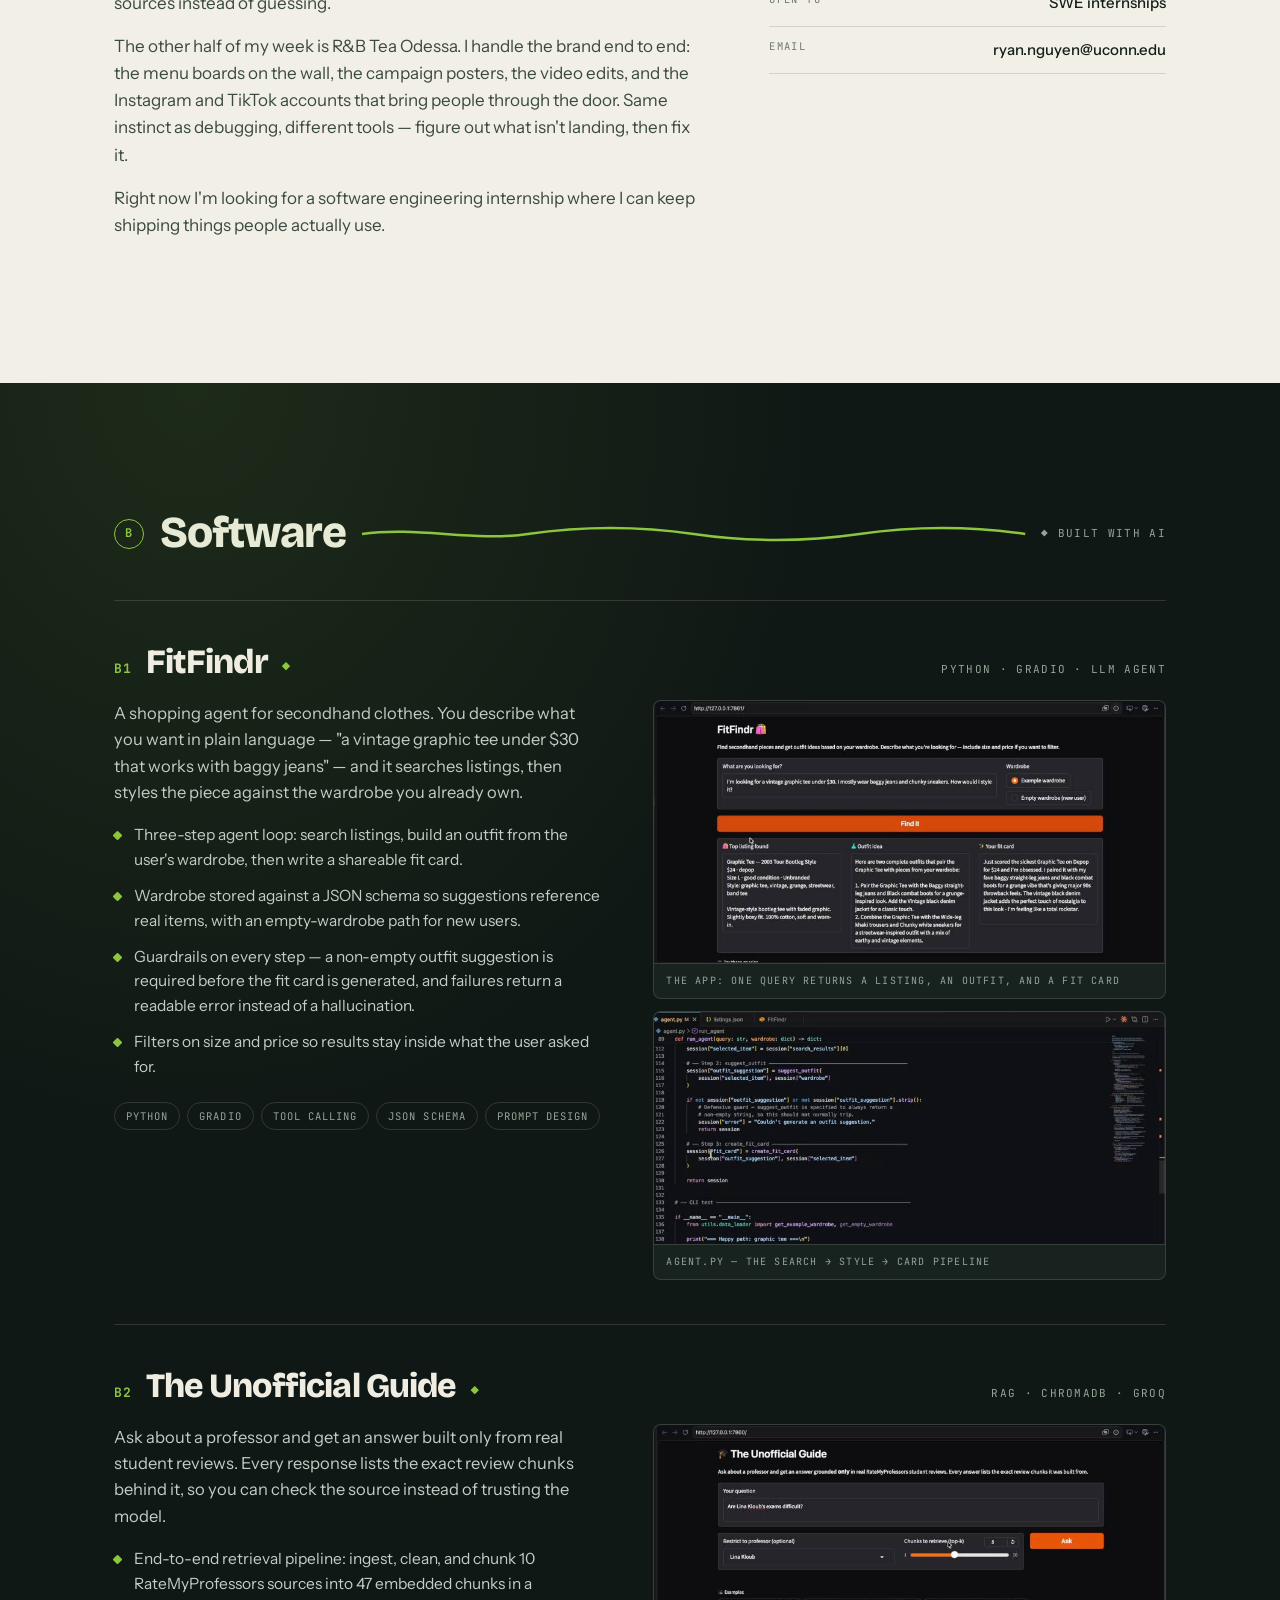
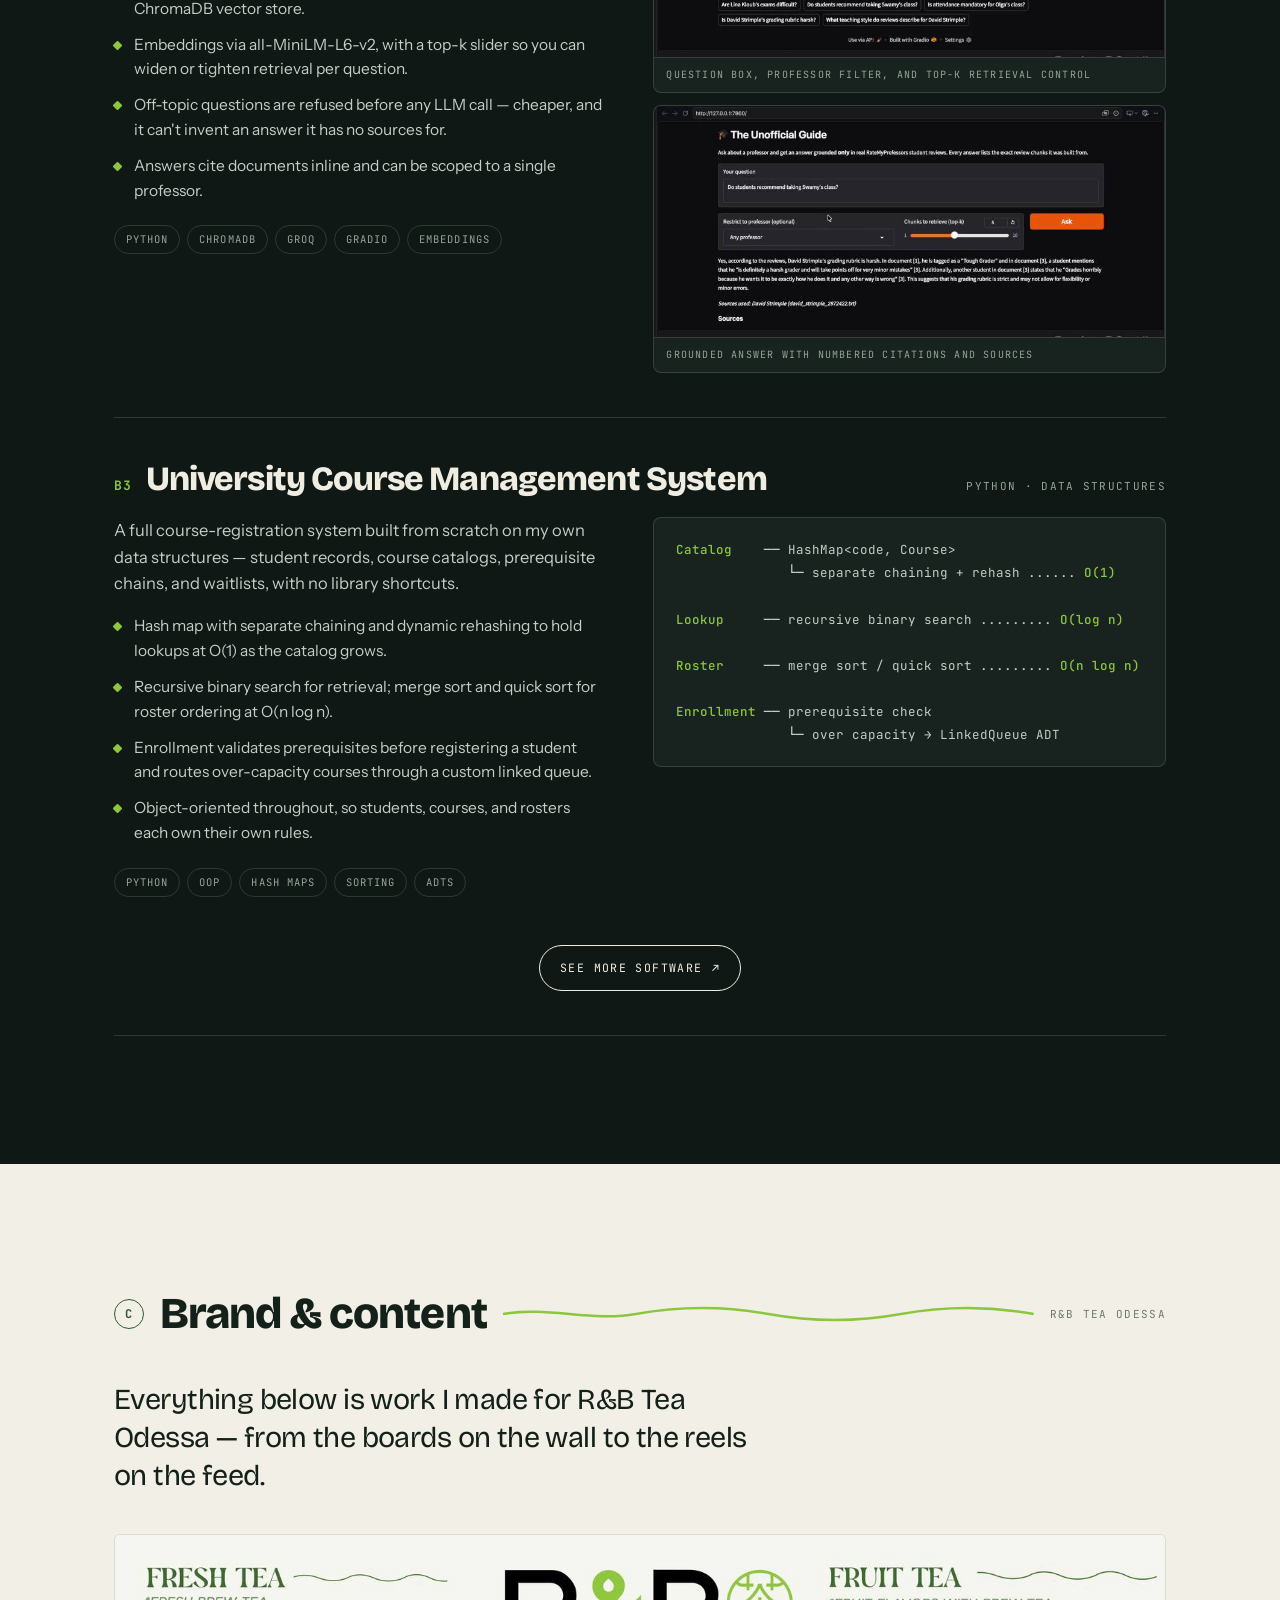
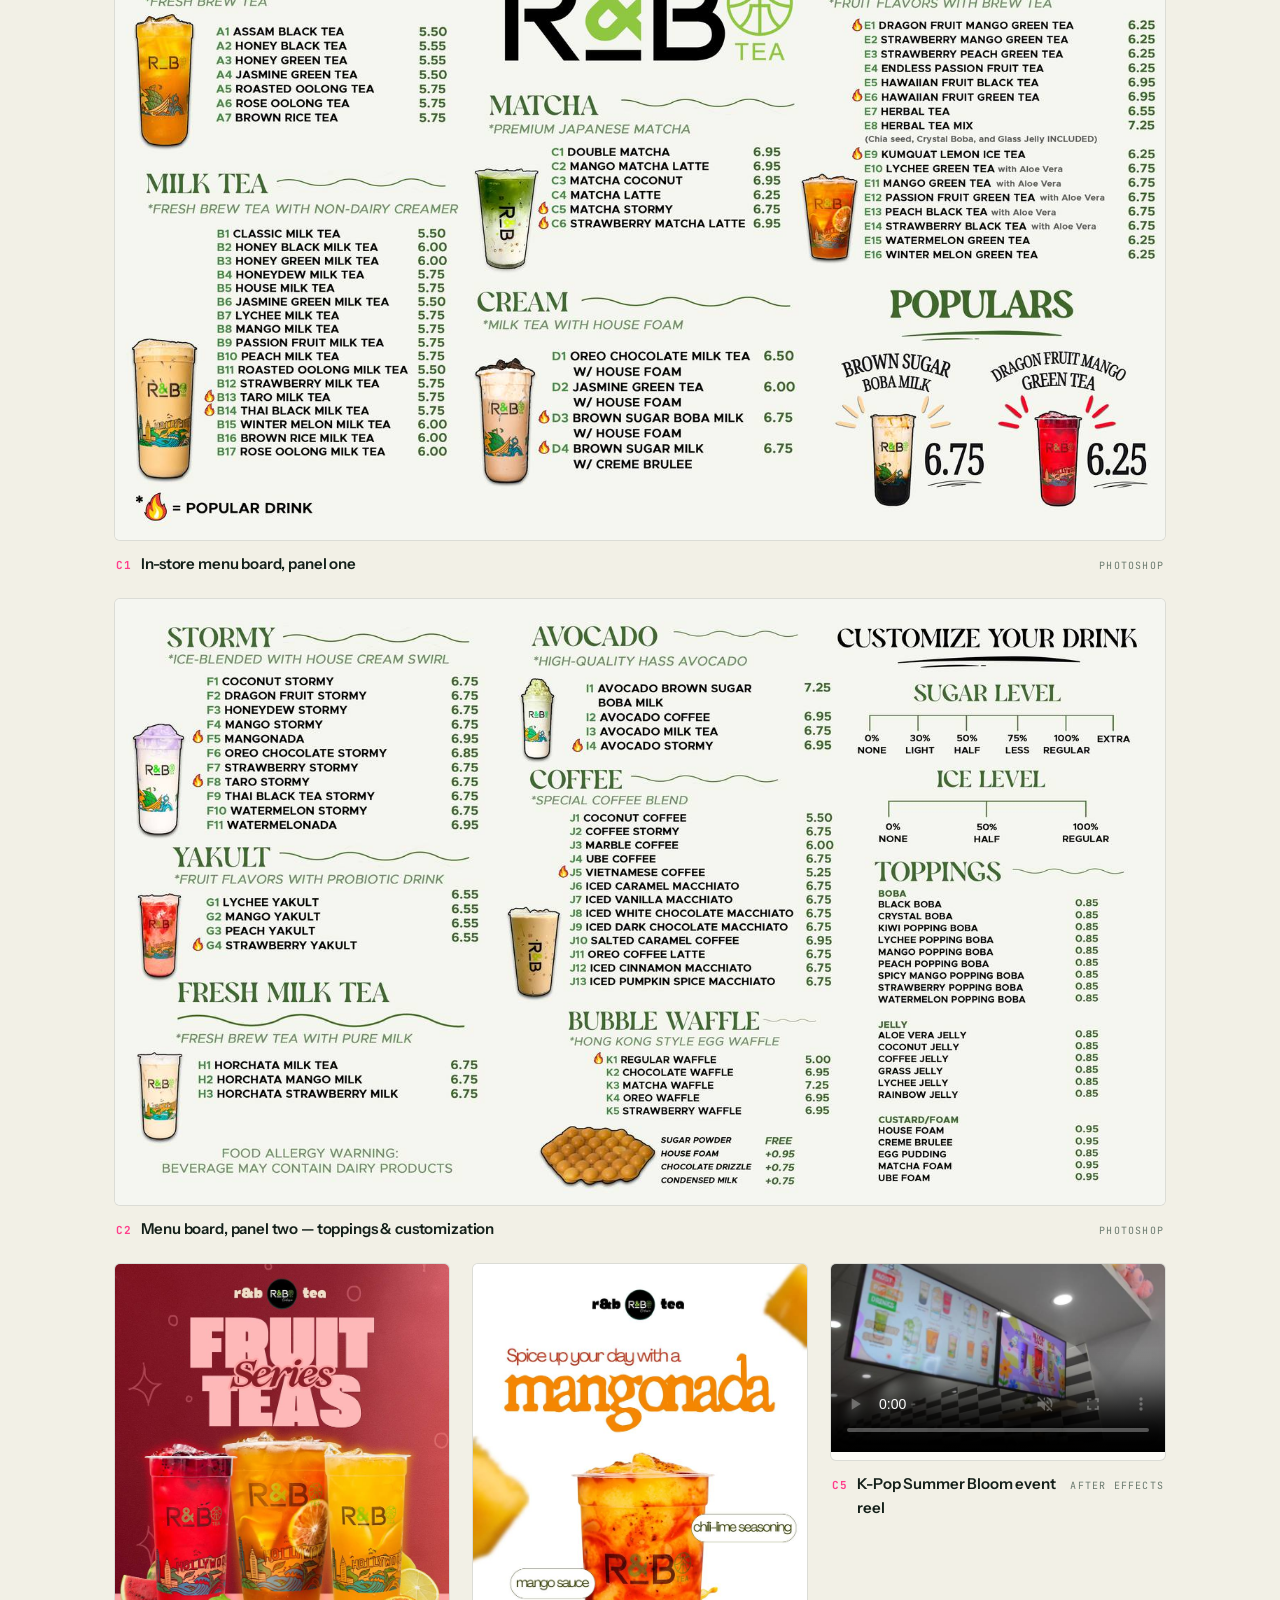
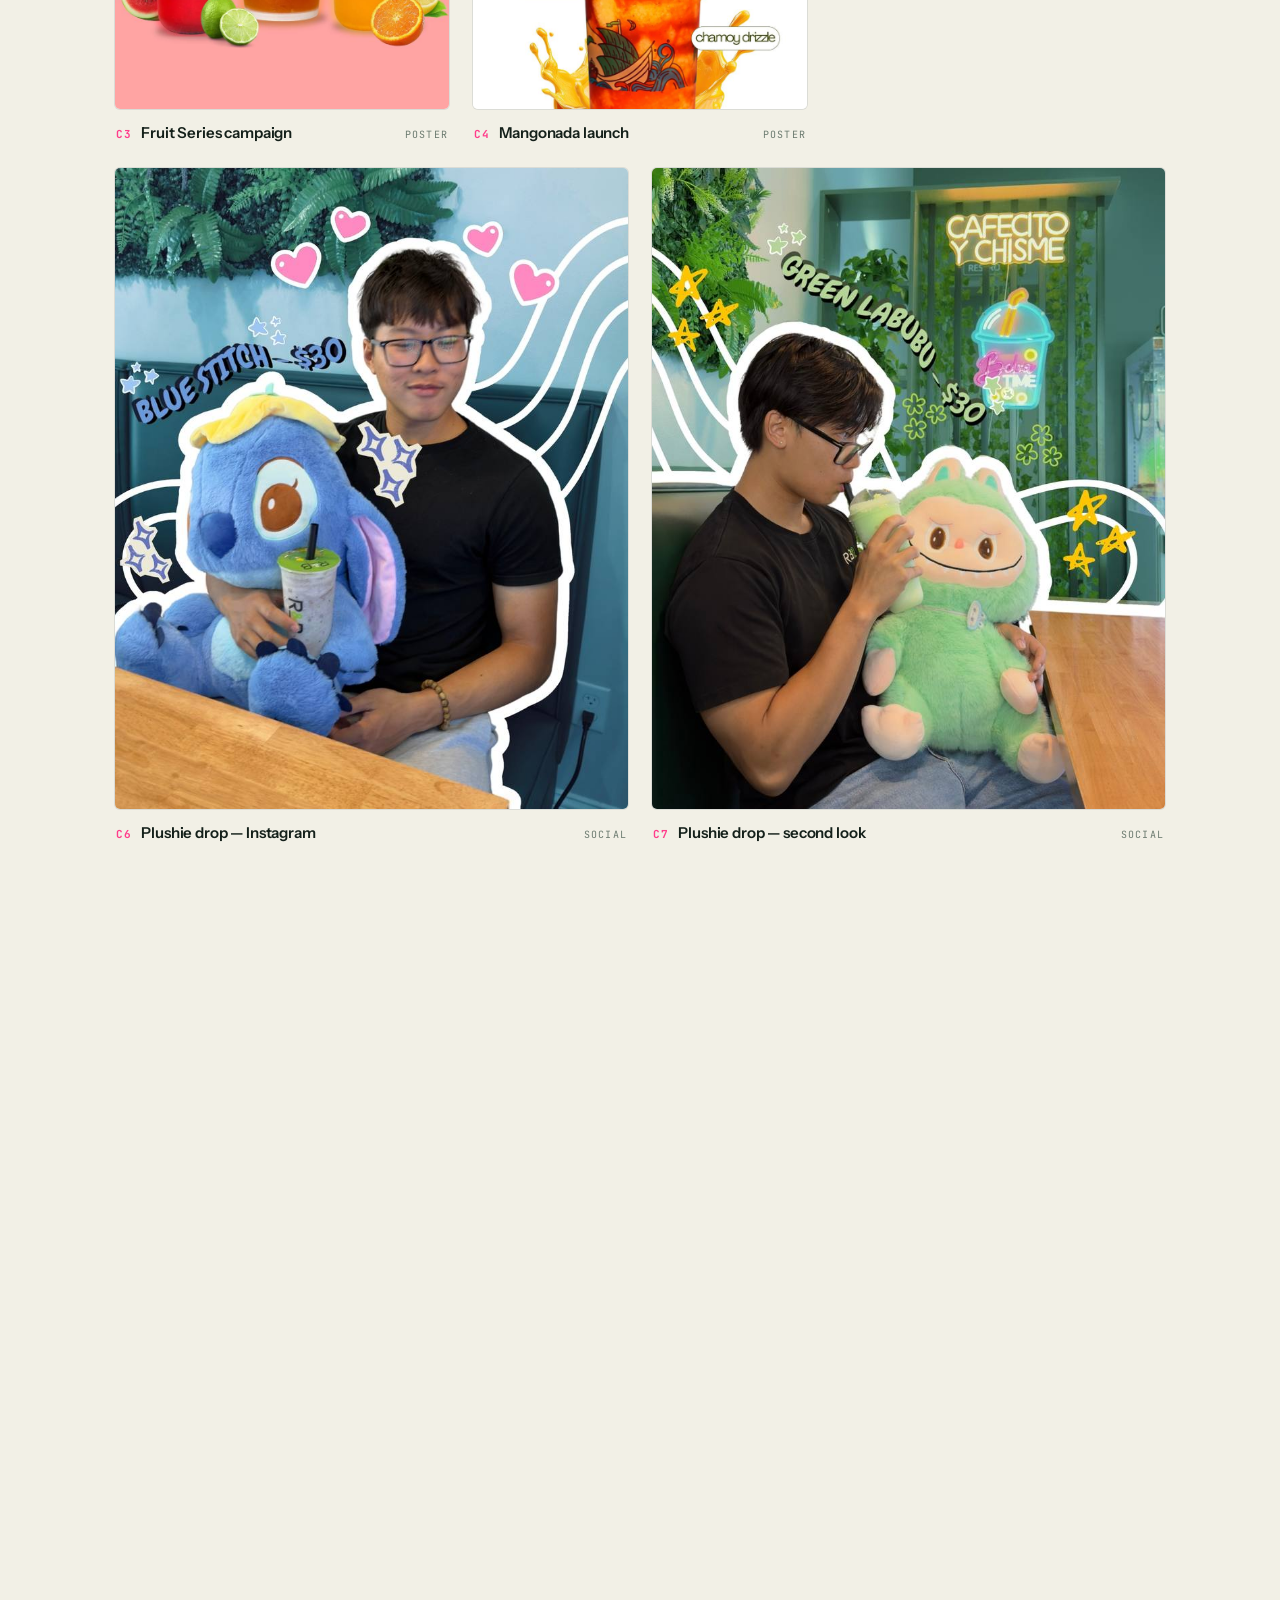
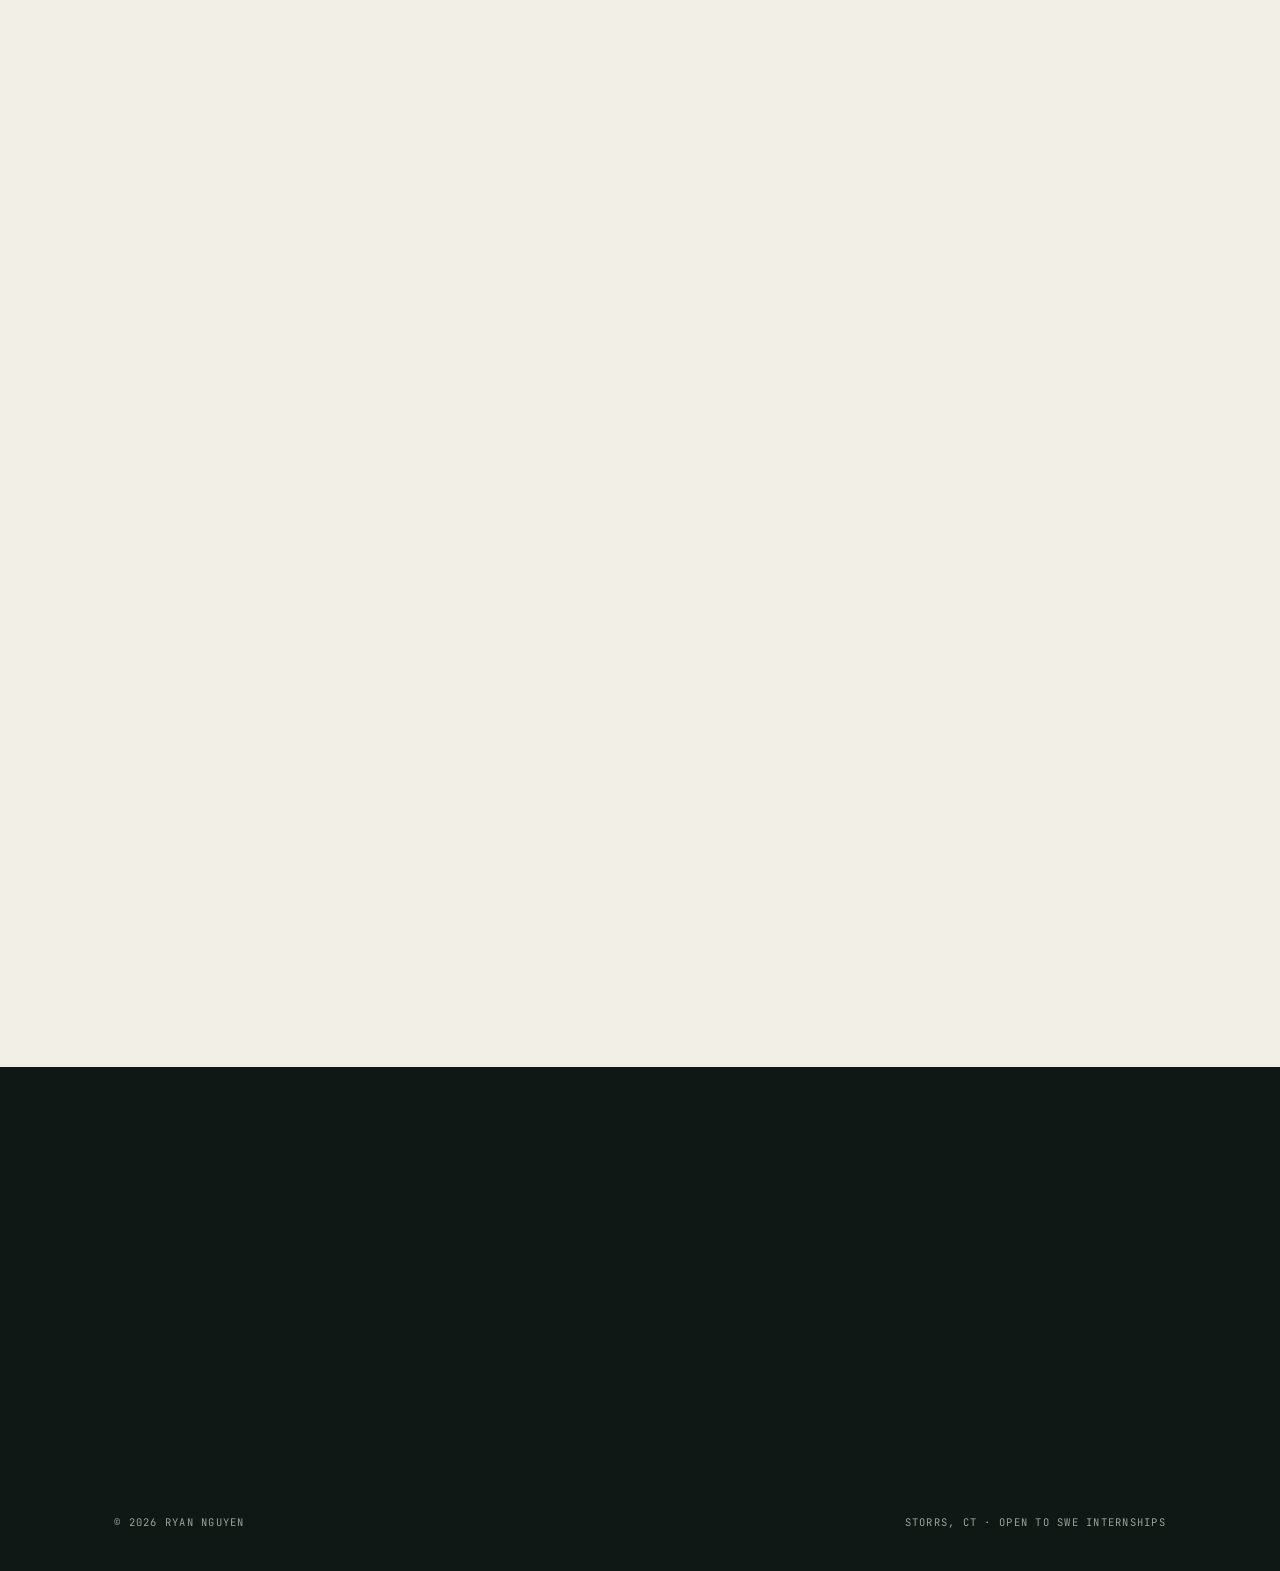
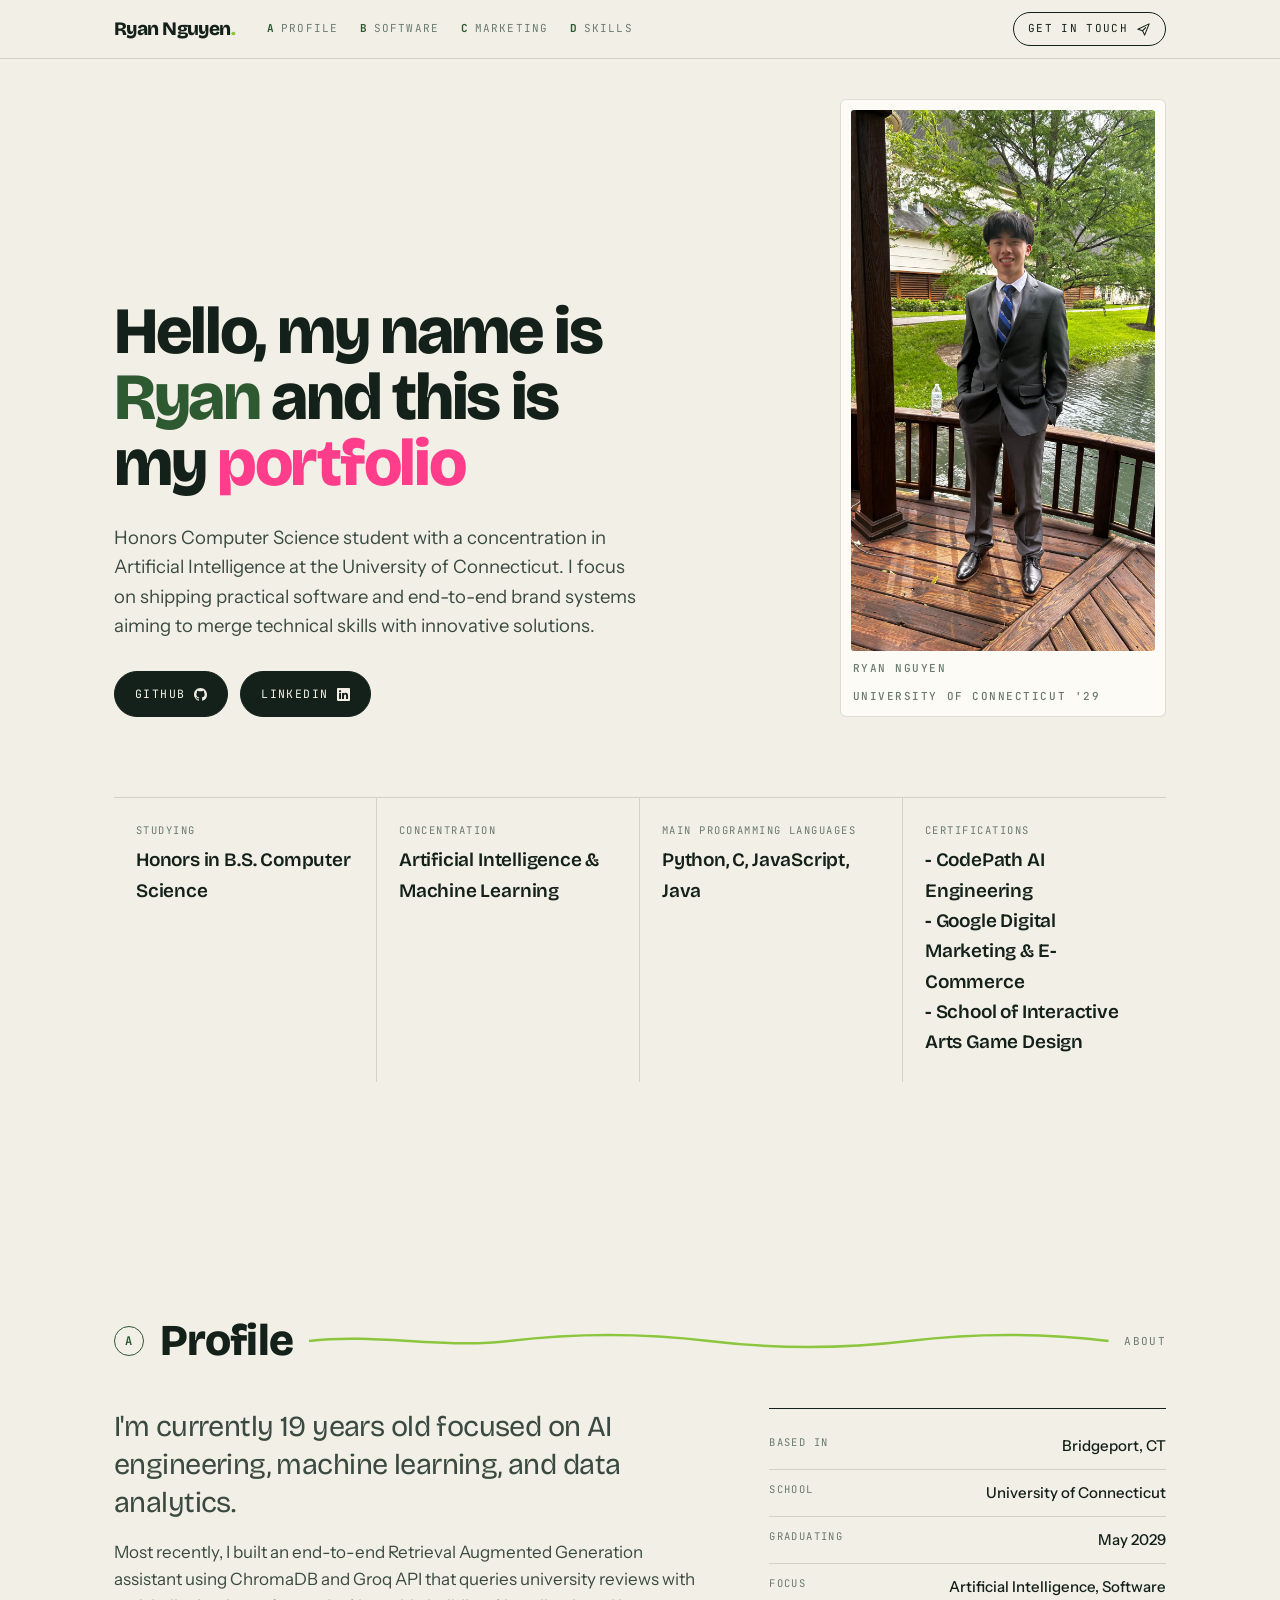
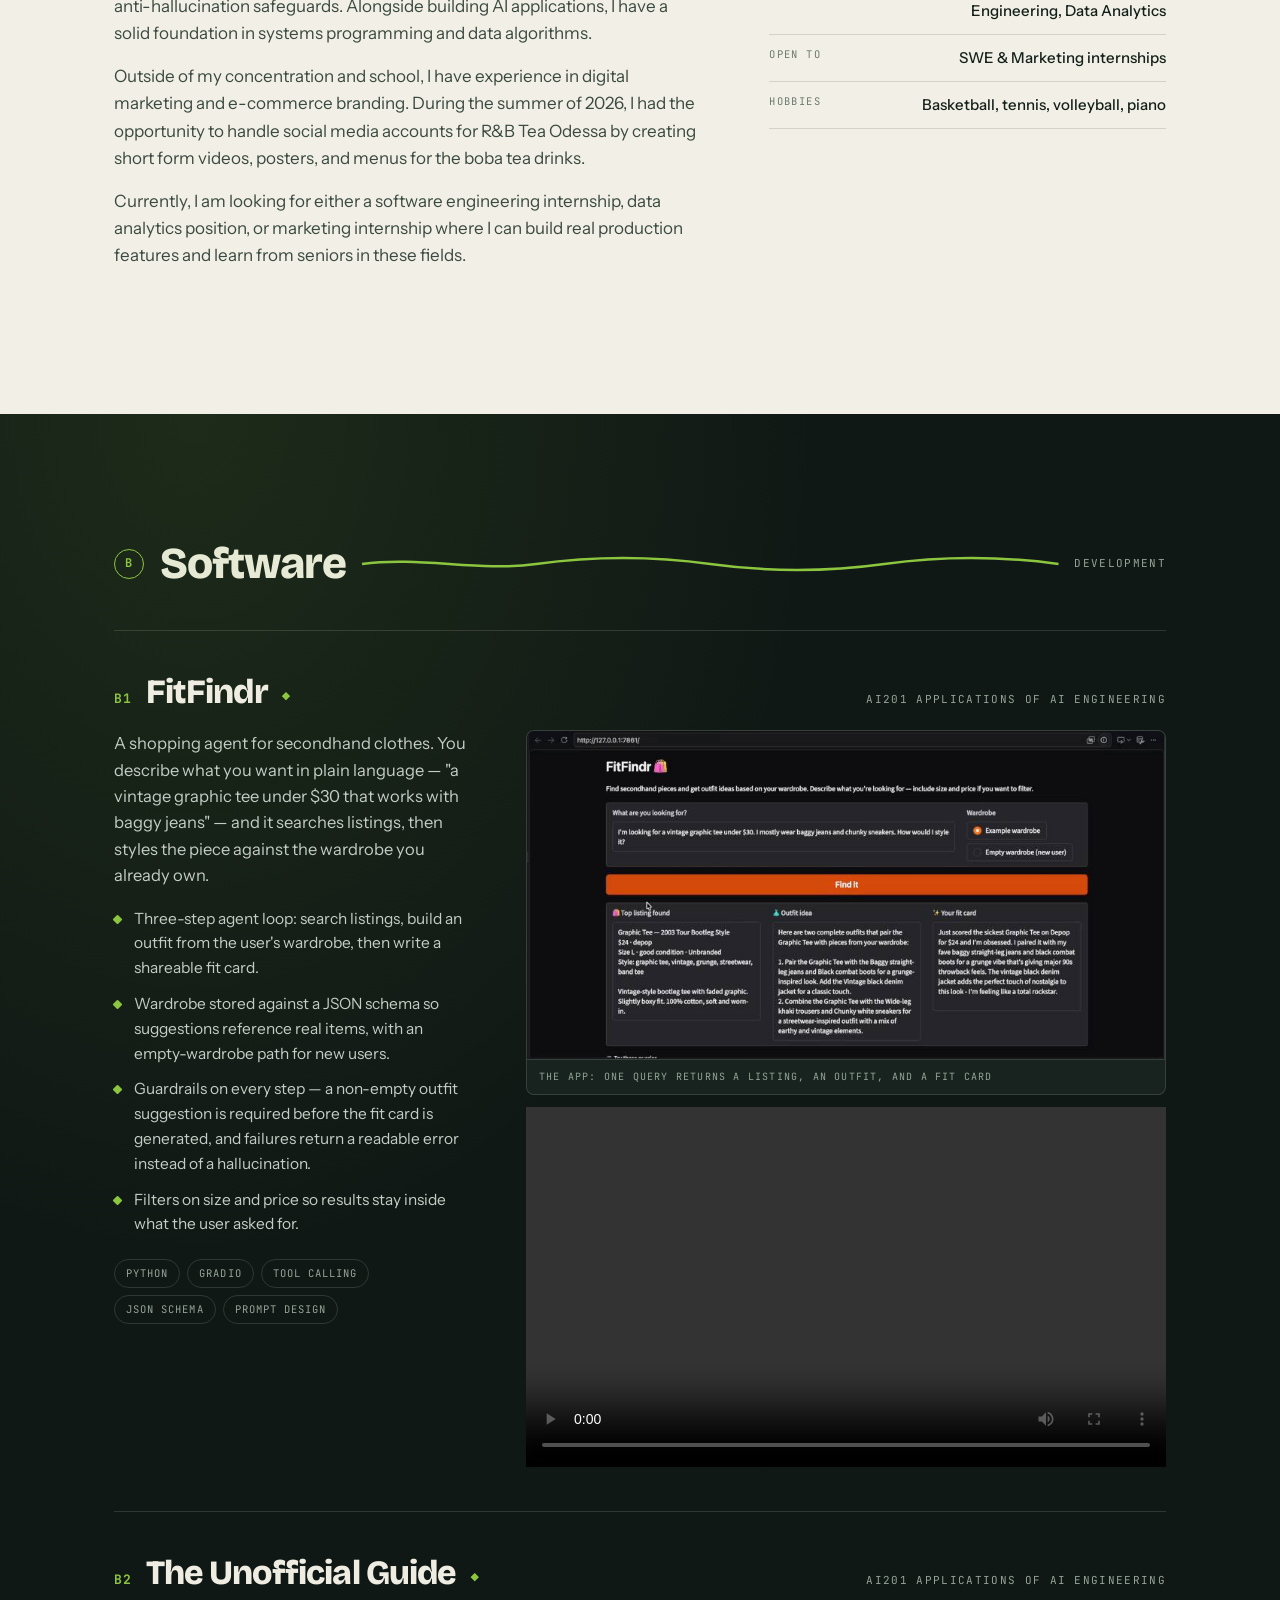
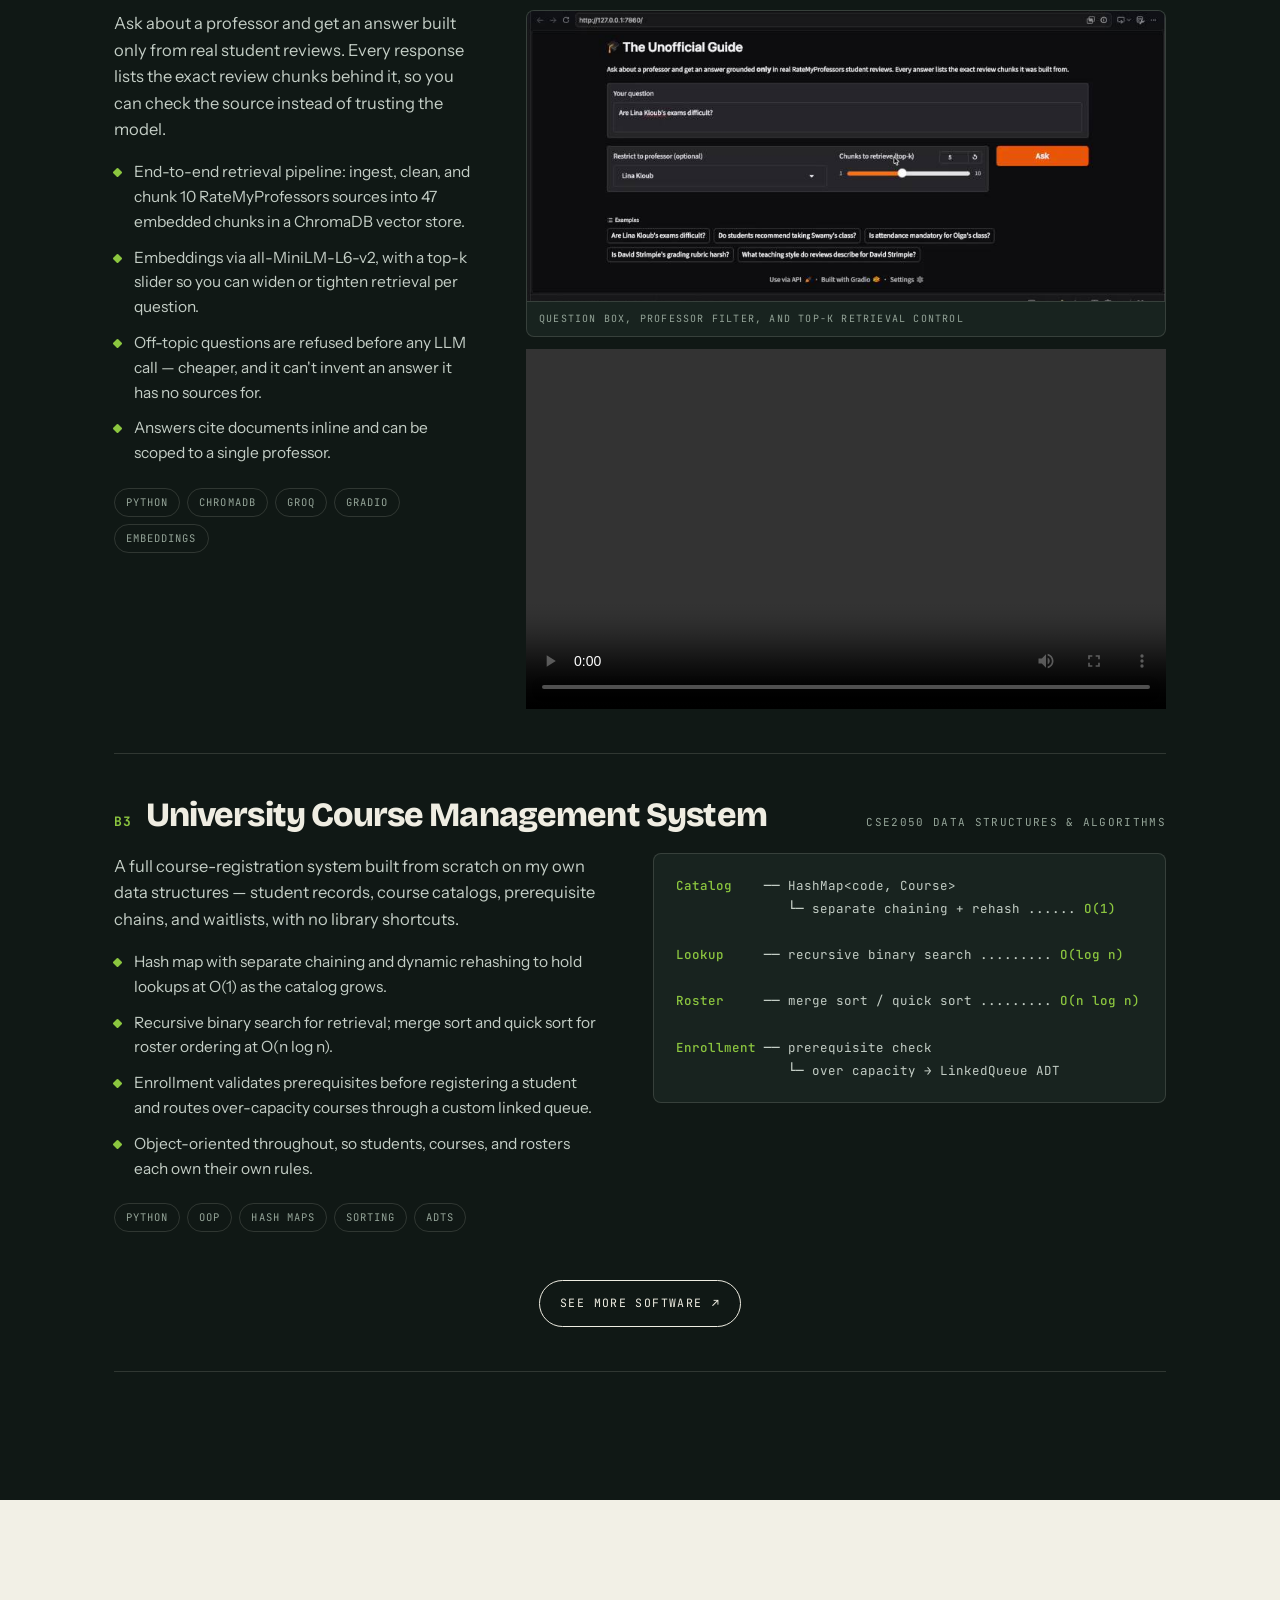
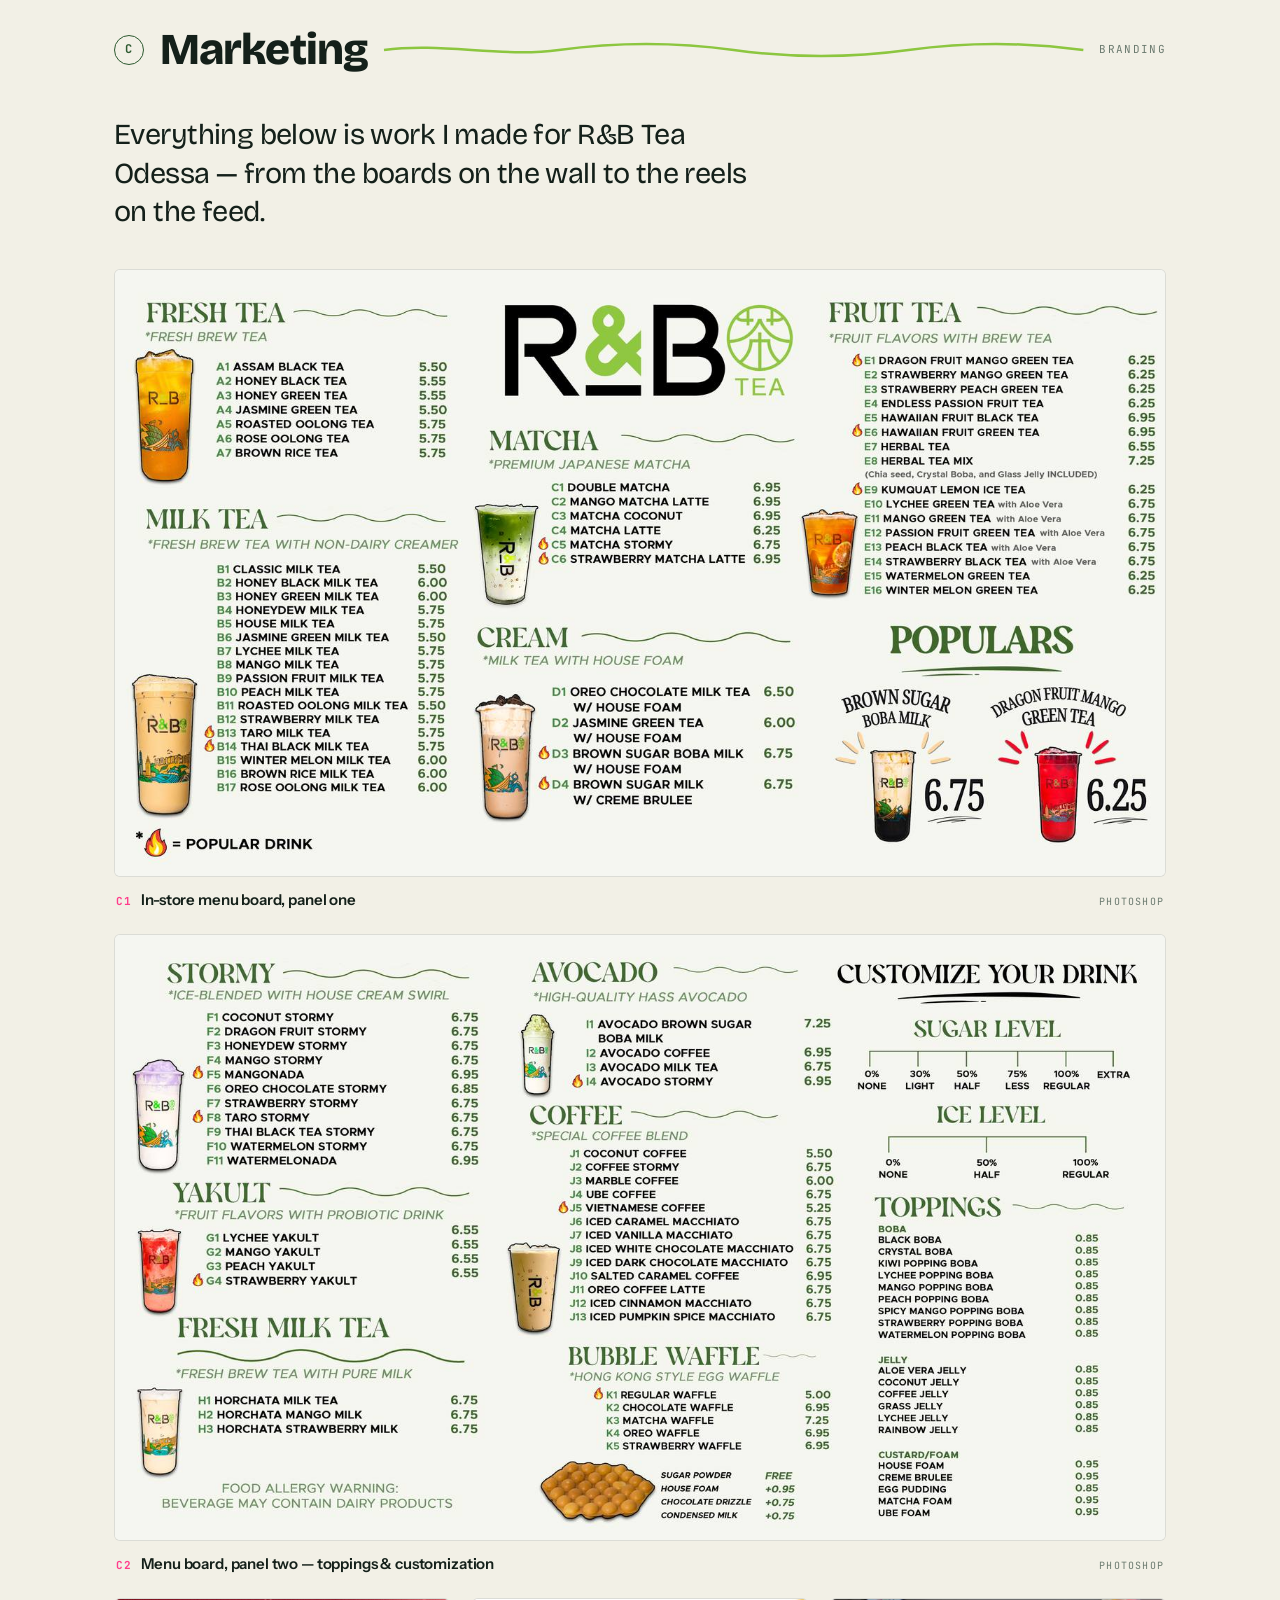
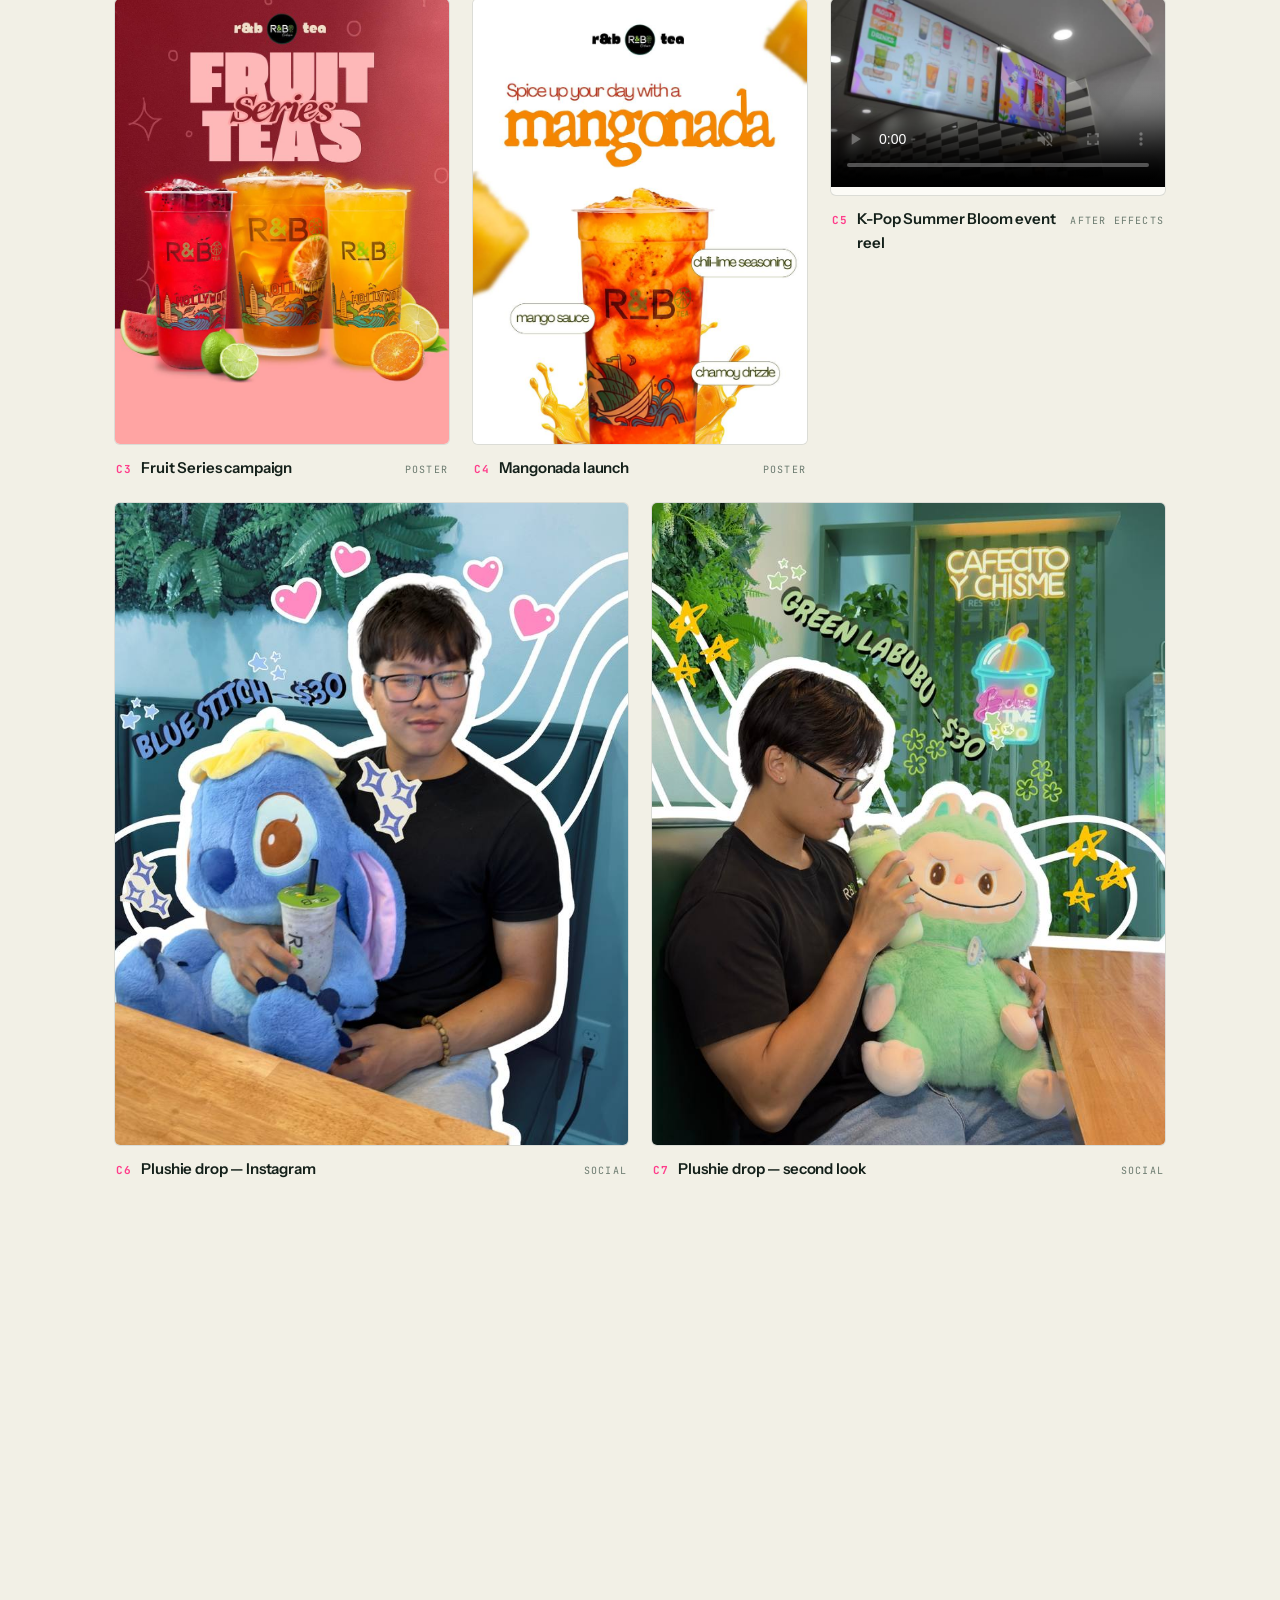
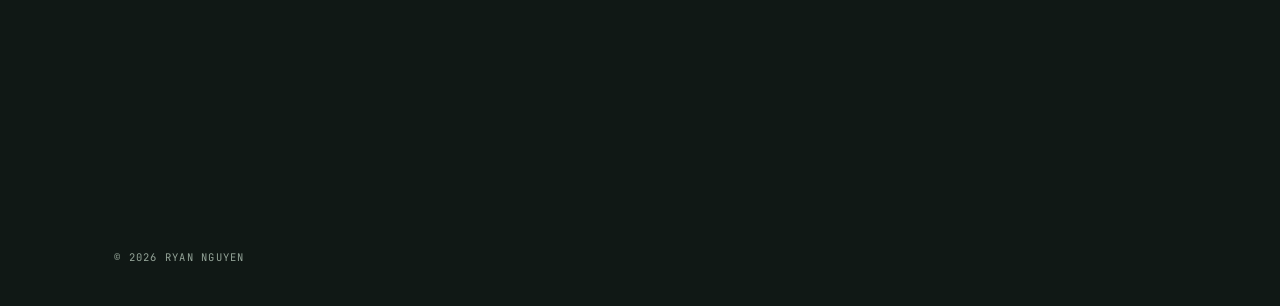
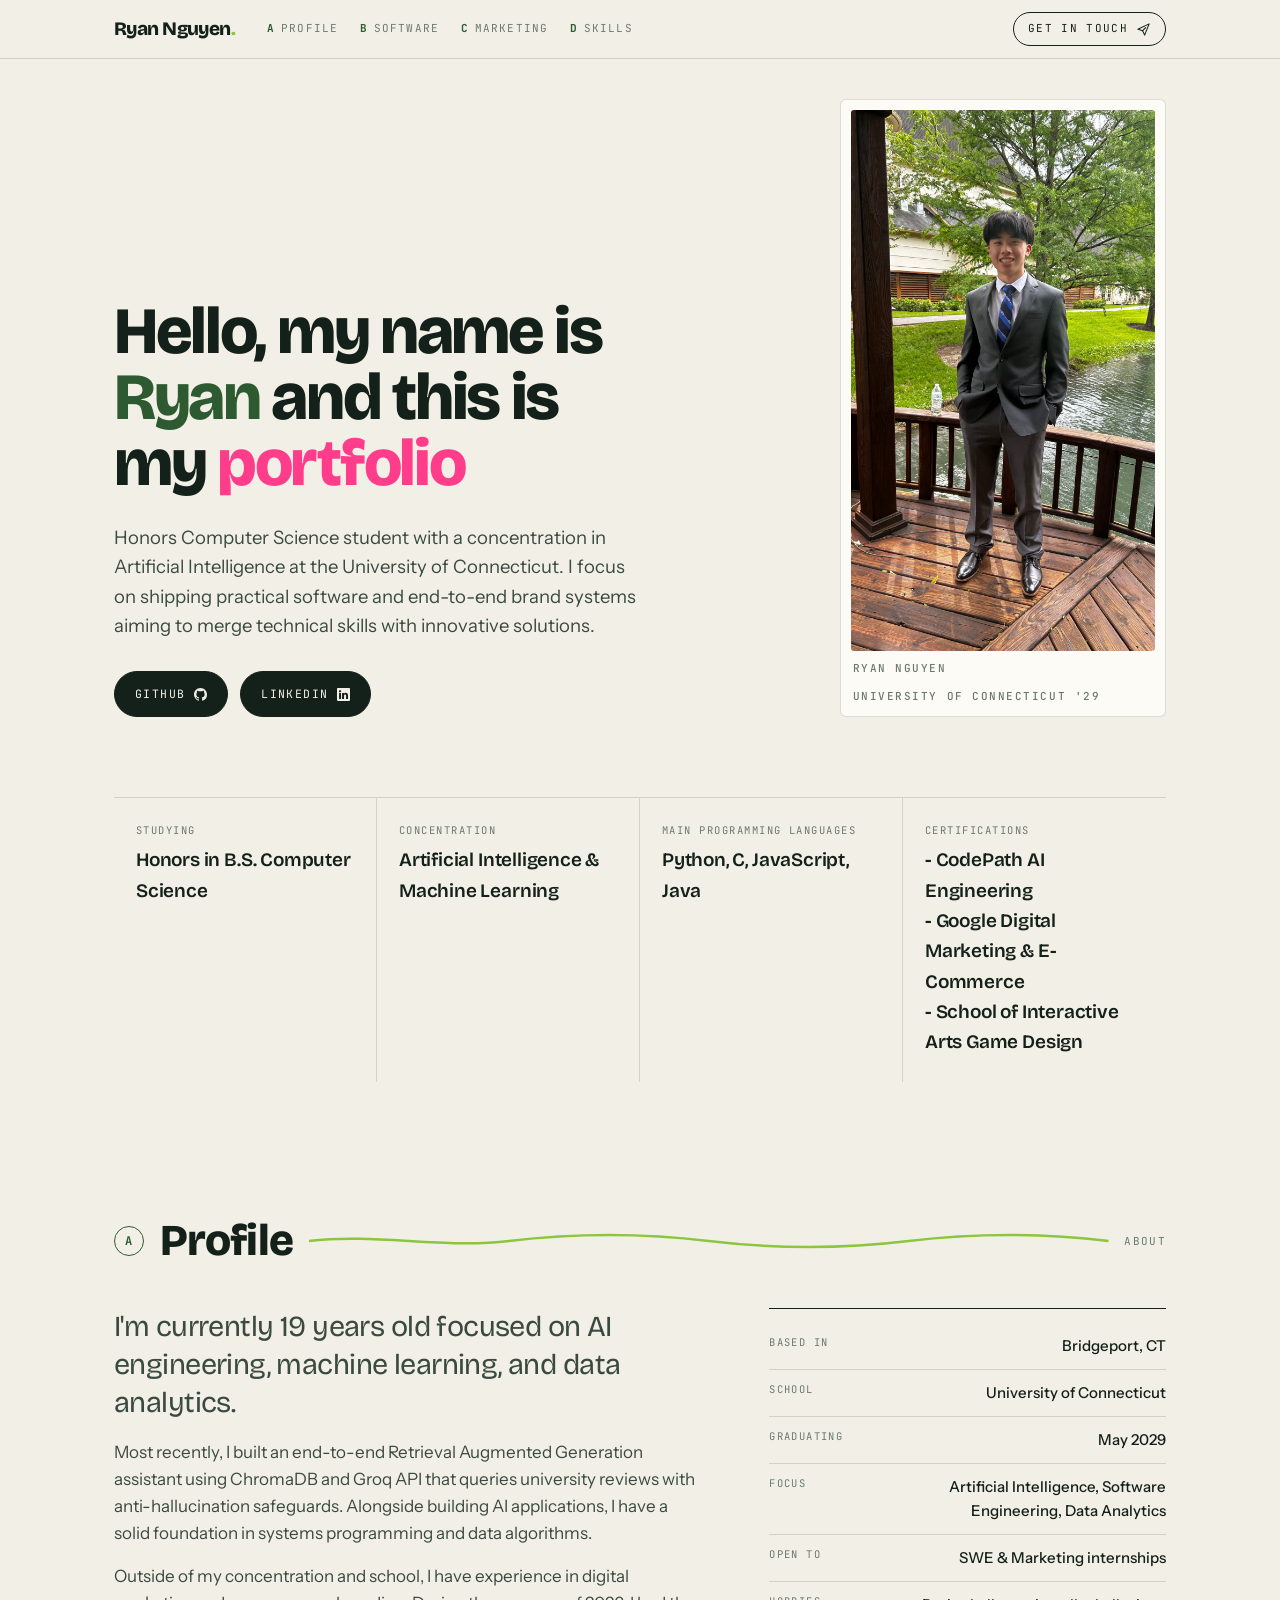
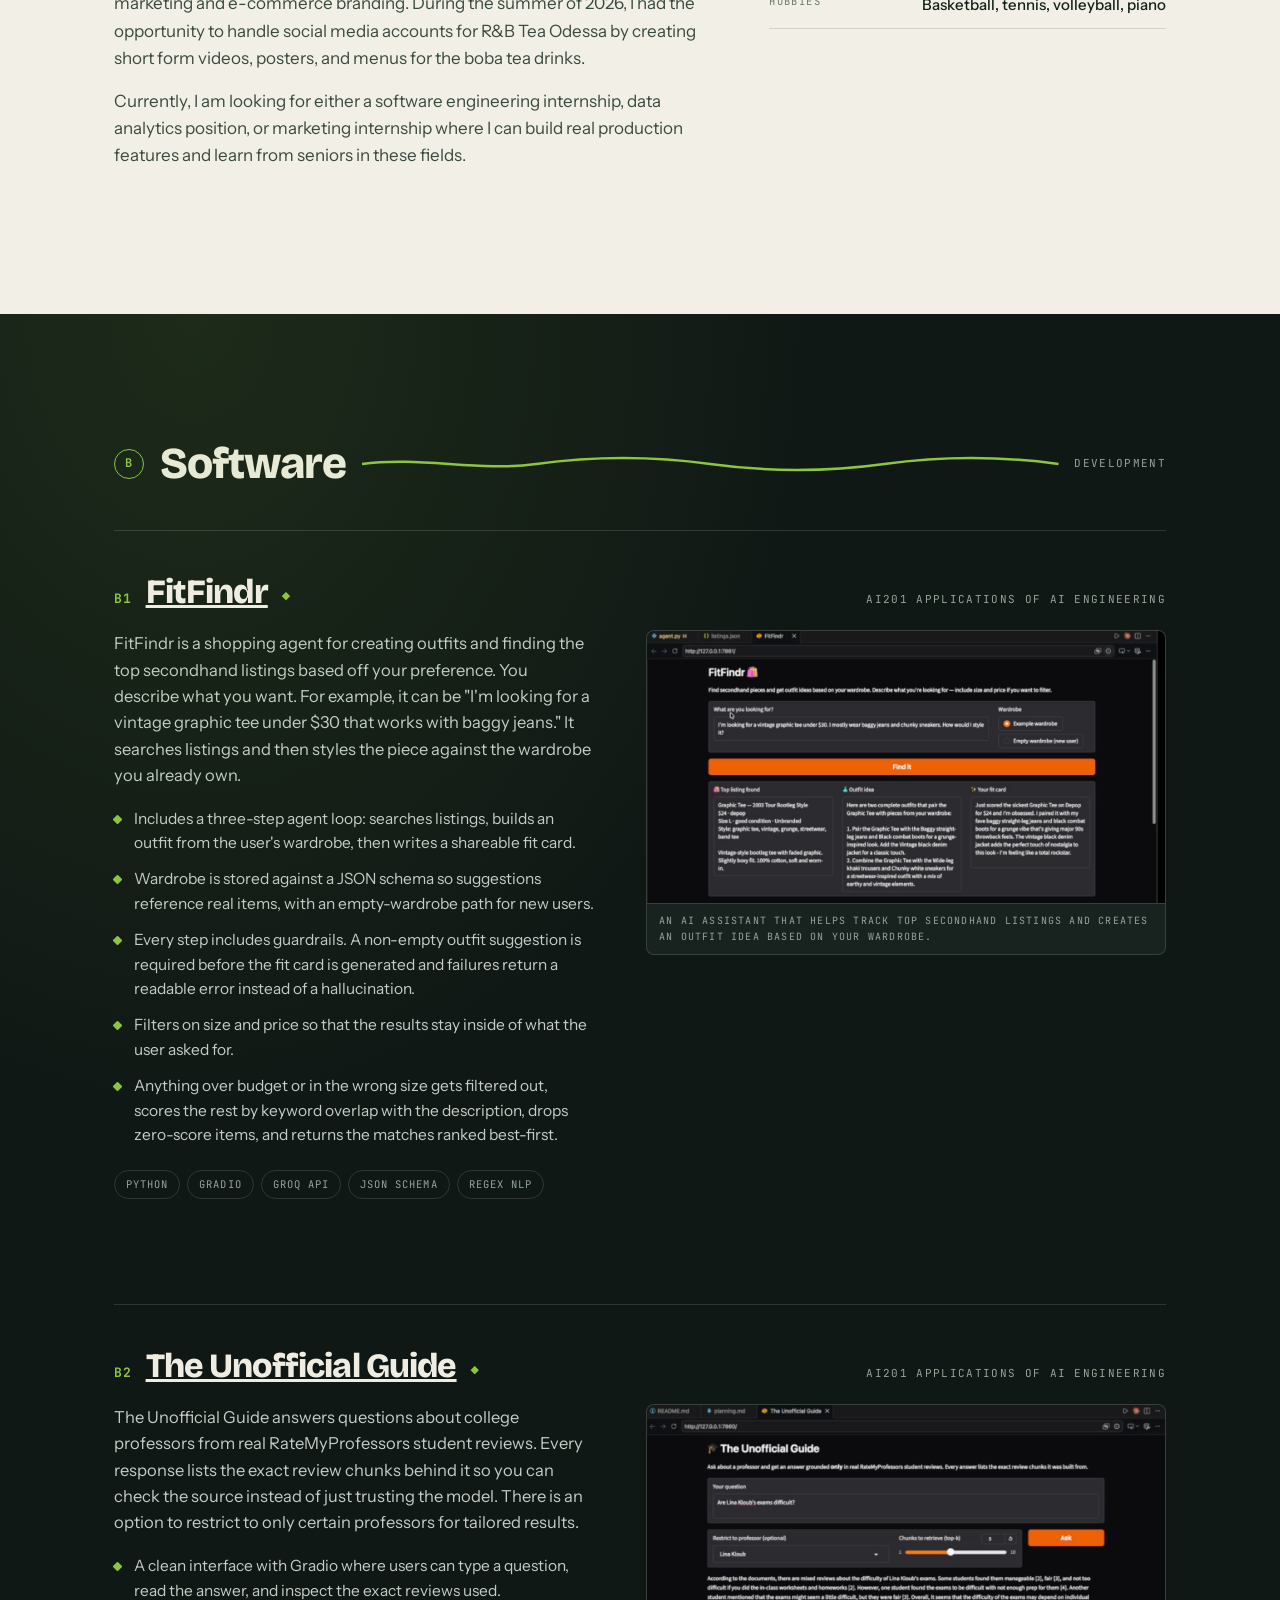
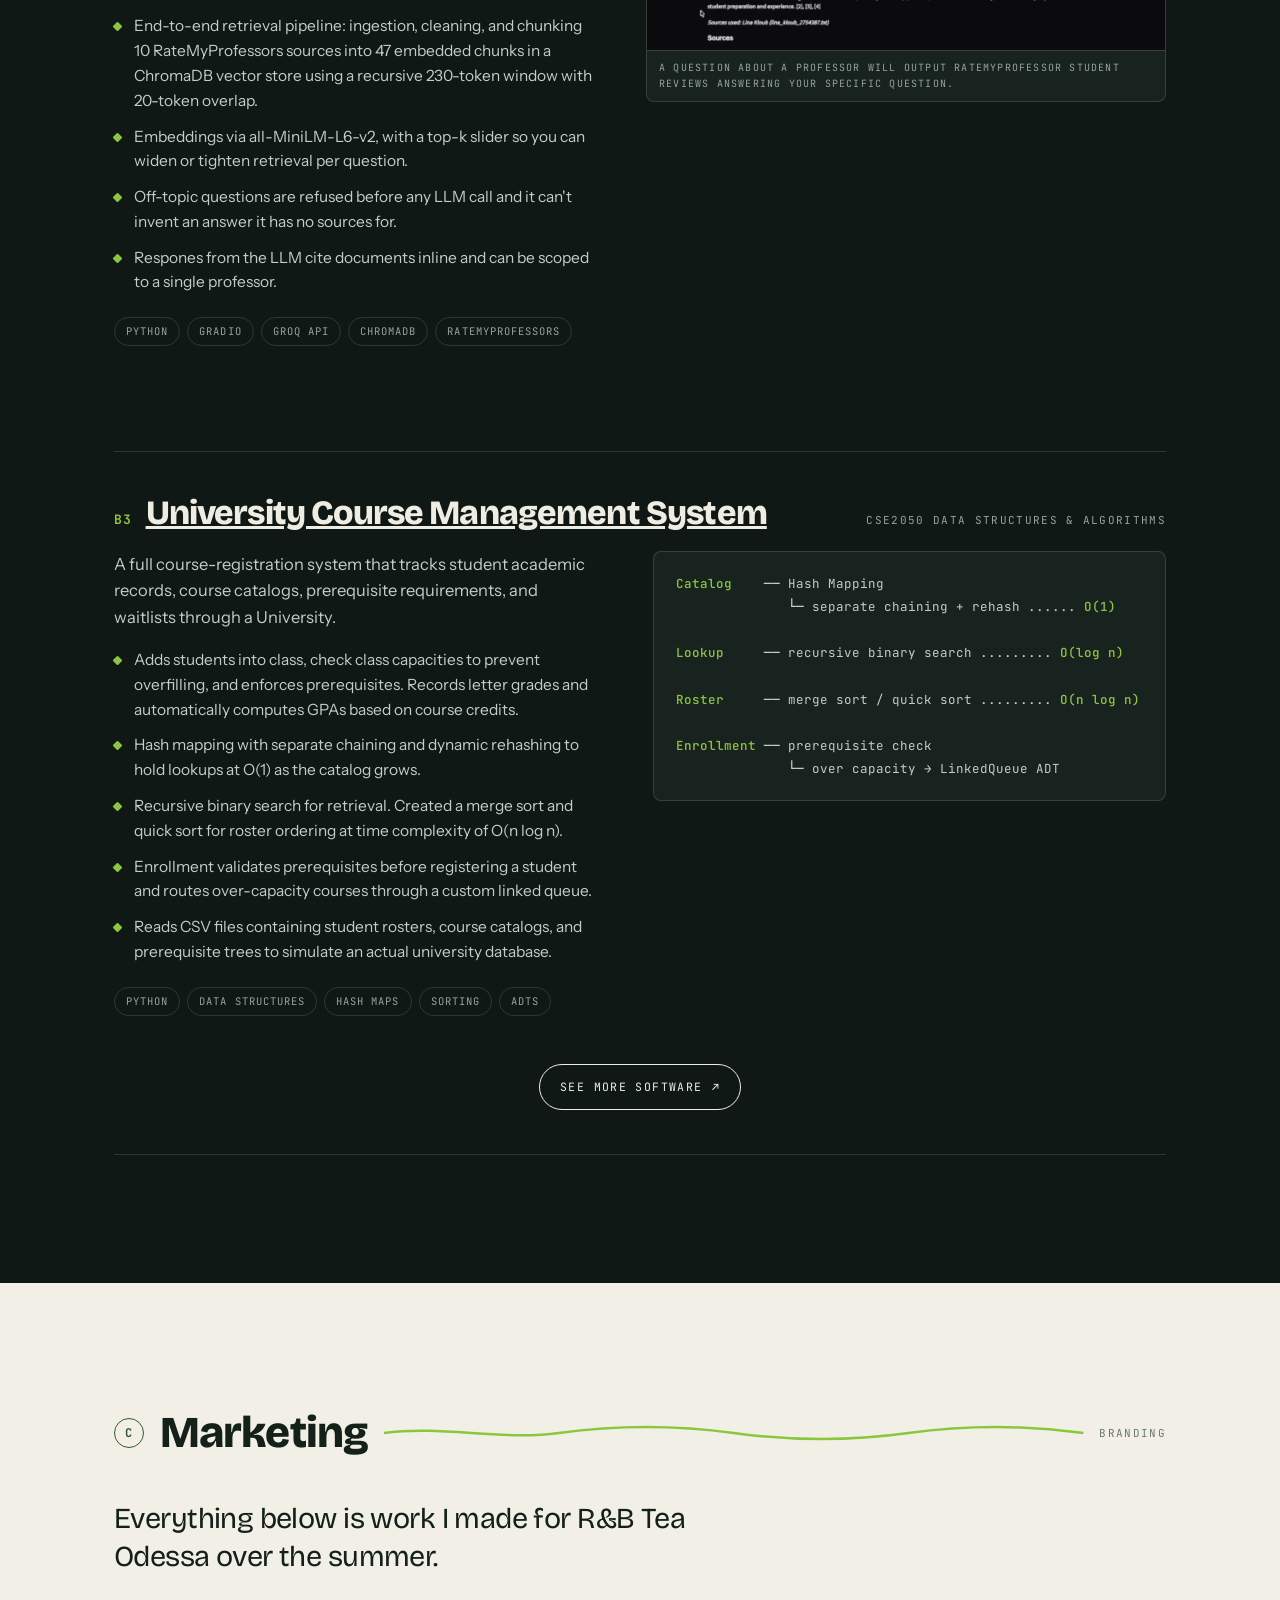
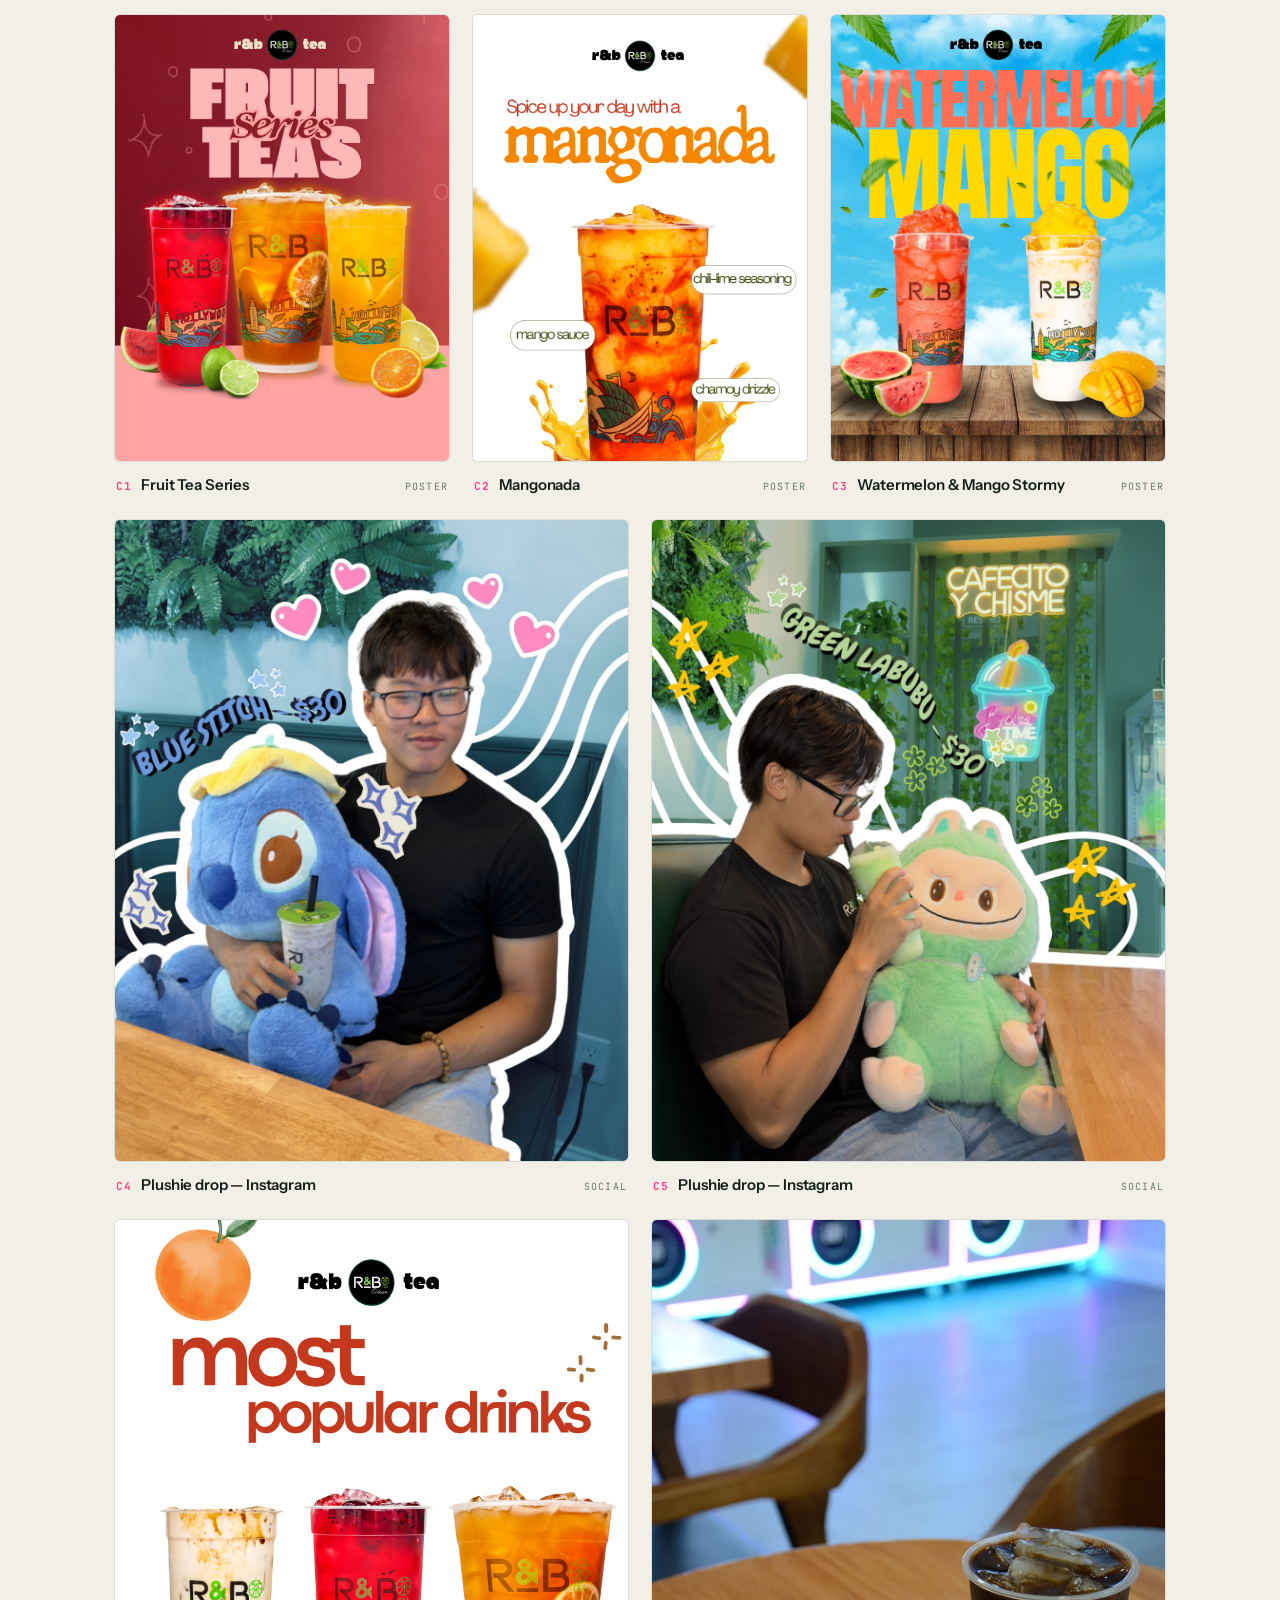
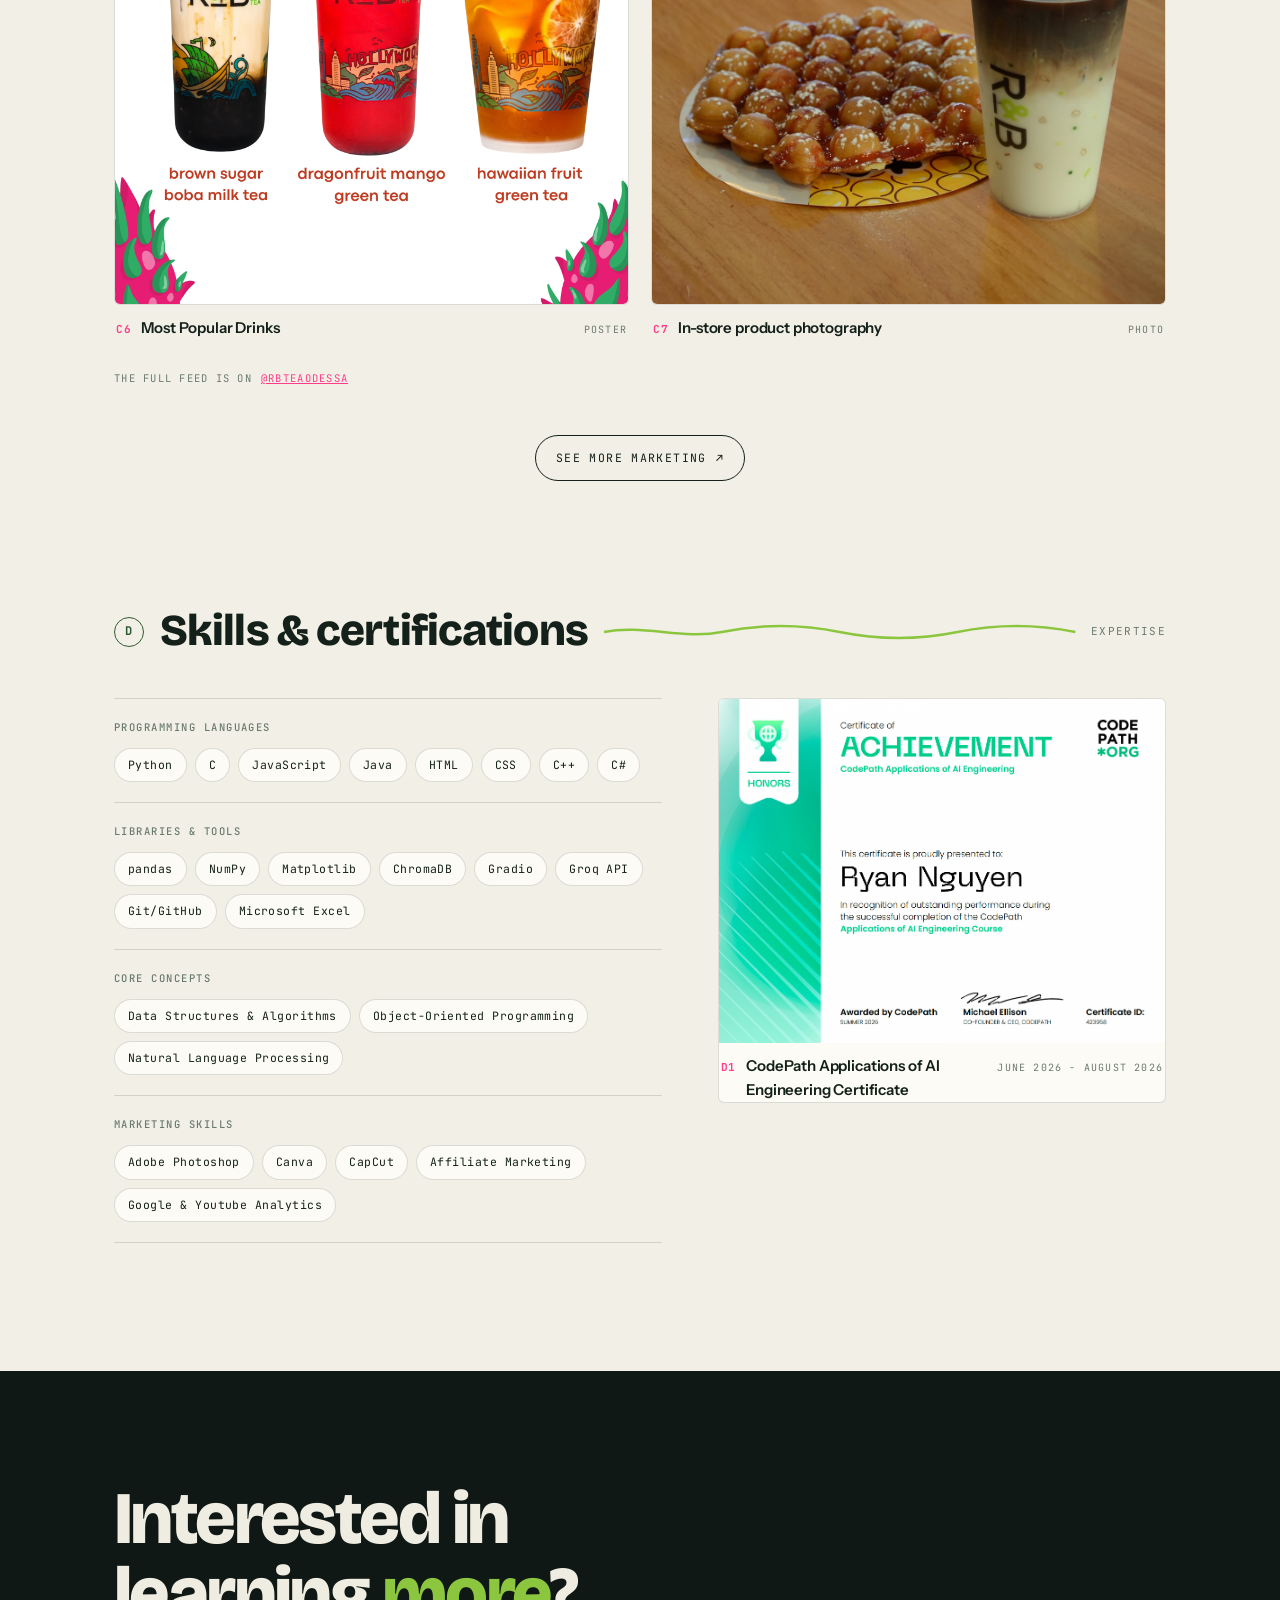
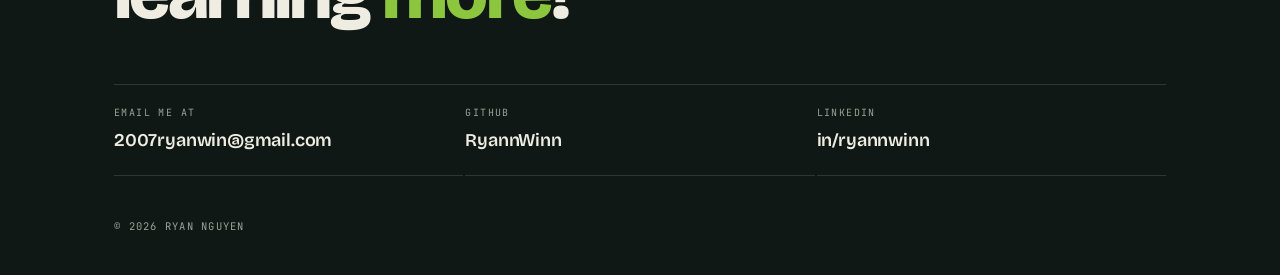
